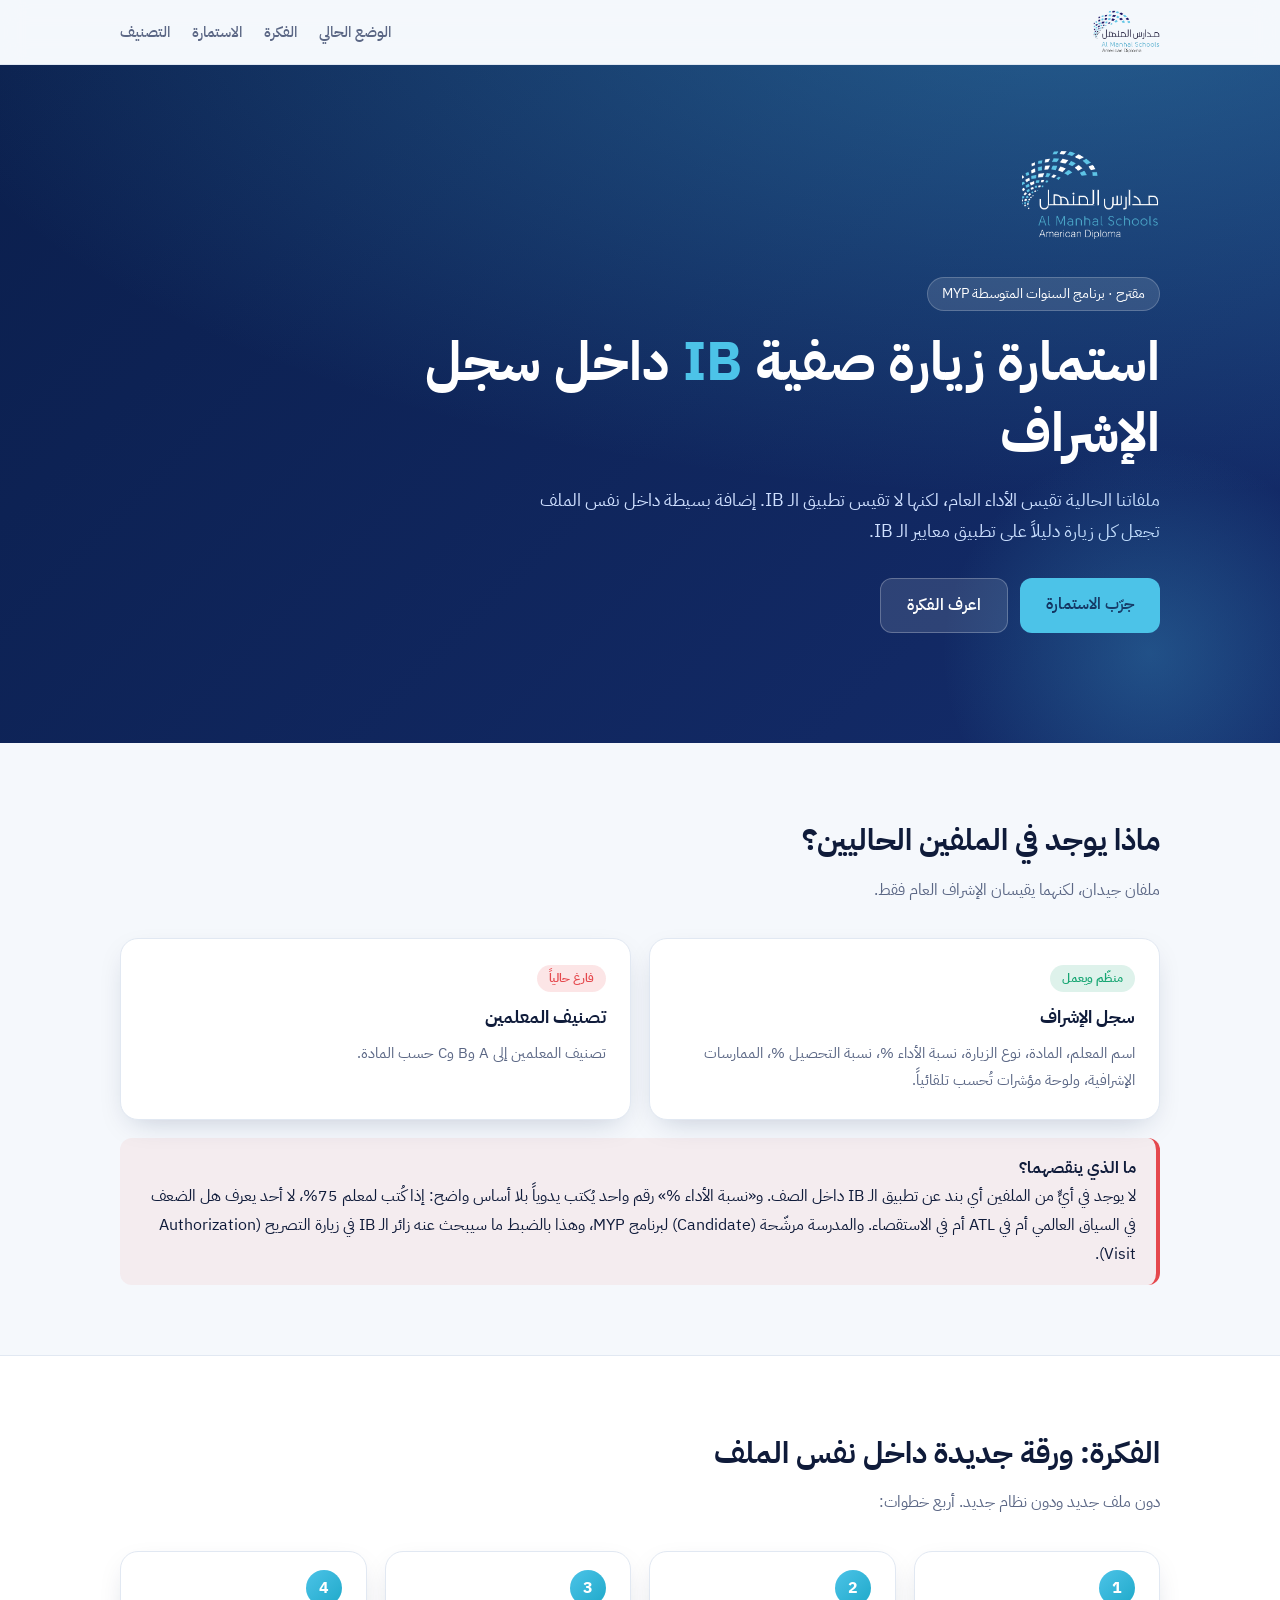
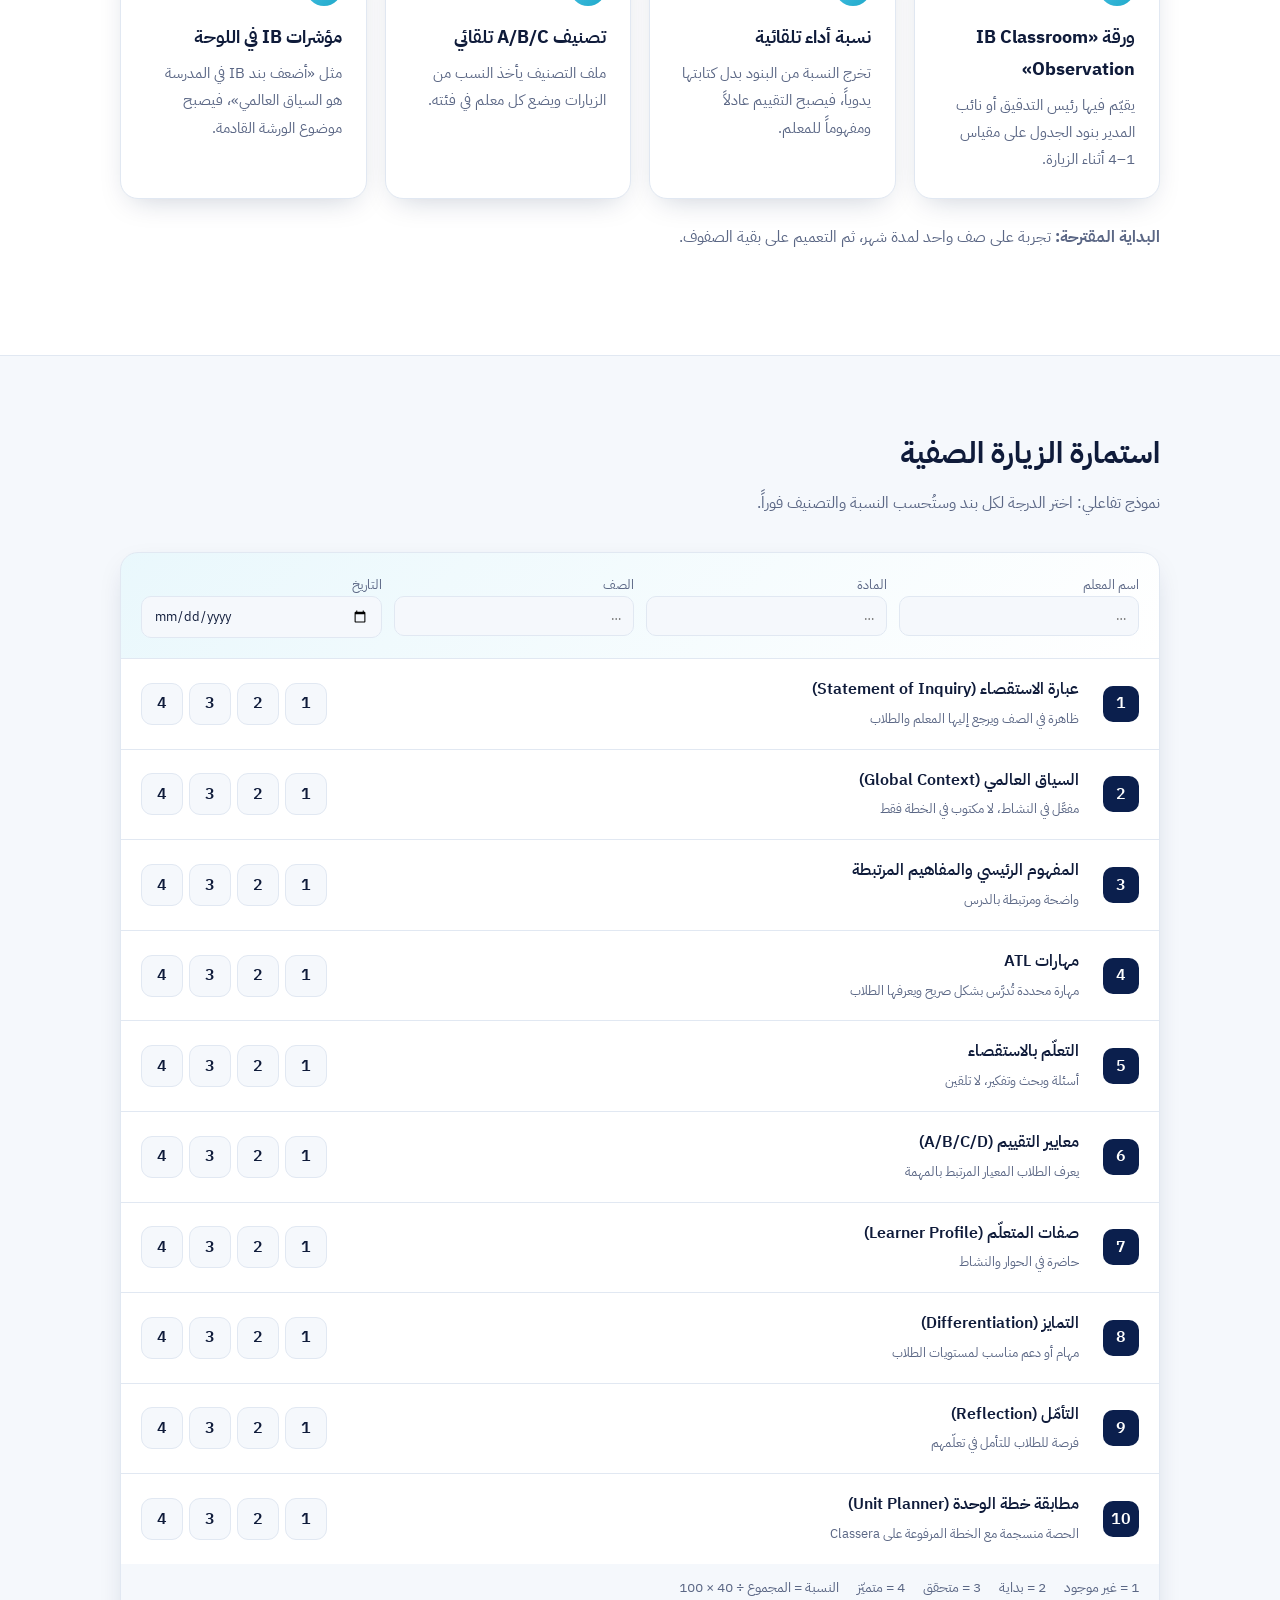
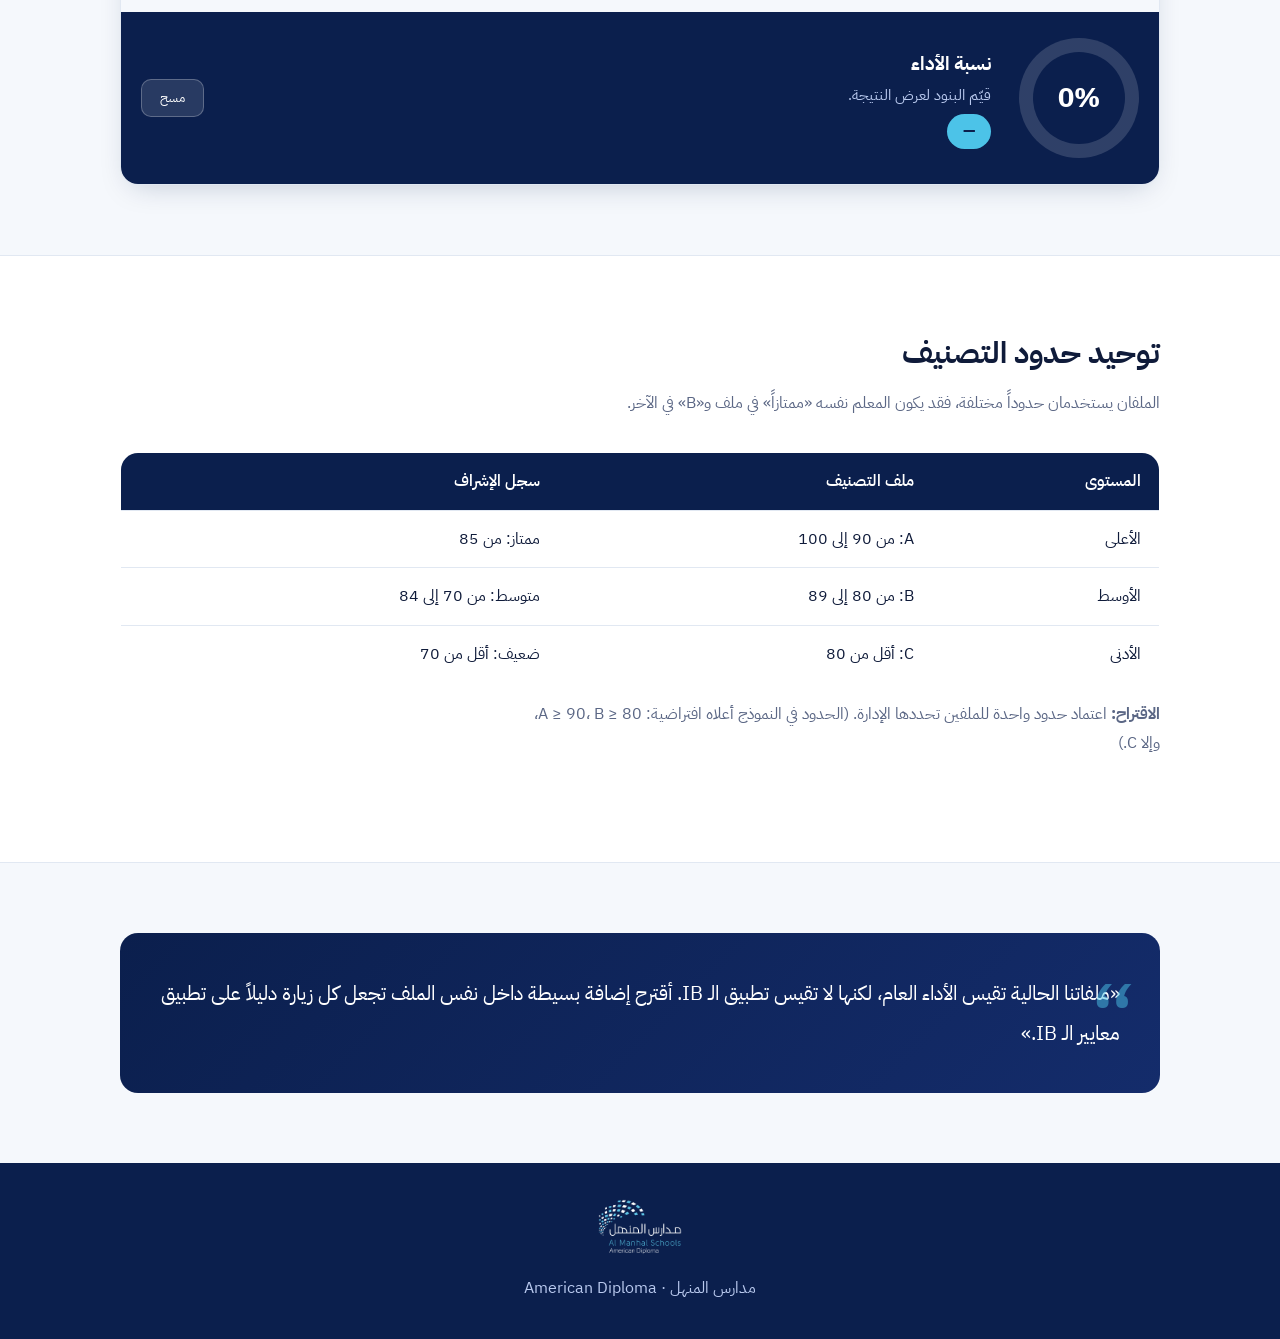
==== index.html @ 2de1d6a4 "Add IB classroom observation proposal site Co-Authored-By: Claude Sonnet 5.5 <noreply@anthropic.com>" ====
<!doctype html>
<html lang="ar" dir="rtl">
<head>
<meta charset="utf-8">
<meta name="viewport" content="width=device-width, initial-scale=1">
<title>استمارة زيارة صفية IB | مدارس المنهل</title>
<meta name="description" content="مقترح إضافة استمارة زيارة صفية IB داخل سجل الإشراف: 10 بنود، مقياس 1–4، نسبة أداء تلقائية.">
<link rel="icon" href="assets/logo.png">
<link rel="preconnect" href="https://fonts.googleapis.com">
<link rel="preconnect" href="https://fonts.gstatic.com" crossorigin>
<link href="https://fonts.googleapis.com/css2?family=IBM+Plex+Sans+Arabic:wght@400;500;600;700&display=swap" rel="stylesheet">
<style>
:root{
  --navy:#0b1f4d; --navy-2:#142c6b; --sky:#4cc3e8; --teal:#1fa9c9;
  --bg:#f5f8fc; --card:#ffffff; --ink:#0f1b3a; --muted:#5b6785; --line:#e1e8f2;
  --ok:#17a673; --mid:#e9a21a; --low:#e5484d; --r:18px;
  --shadow:0 10px 30px -12px rgba(11,31,77,.25);
}
@media (prefers-color-scheme:dark){
  :root{--bg:#0a1226;--card:#111c38;--ink:#e8eefc;--muted:#9aa8c9;--line:#22305a;--shadow:0 10px 30px -12px rgba(0,0,0,.6)}
}
*{box-sizing:border-box;margin:0}
html{scroll-behavior:smooth}
body{font-family:"IBM Plex Sans Arabic",system-ui,sans-serif;background:var(--bg);color:var(--ink);line-height:1.8}
.wrap{max-width:1080px;margin:auto;padding:0 20px}
nav{position:sticky;top:0;z-index:20;background:color-mix(in srgb,var(--bg) 82%,transparent);backdrop-filter:blur(12px);border-bottom:1px solid var(--line)}
nav .wrap{display:flex;align-items:center;justify-content:space-between;height:64px}
nav img{height:44px}
nav ul{display:flex;gap:22px;list-style:none;padding:0;font-size:.92rem}
nav a{color:var(--muted);text-decoration:none;font-weight:500}
nav a:hover{color:var(--teal)}
@media(max-width:700px){nav ul{display:none}}
.hero{background:radial-gradient(1200px 500px at 85% -10%,rgba(76,195,232,.35),transparent),linear-gradient(135deg,var(--navy),var(--navy-2));color:#fff;padding:84px 0 110px;position:relative;overflow:hidden}
.hero::after{content:"";position:absolute;inset:auto -80px -120px auto;width:420px;height:420px;border-radius:50%;background:radial-gradient(circle,rgba(76,195,232,.25),transparent 70%)}
.hero img{height:92px;margin-bottom:26px}
.tag{display:inline-block;padding:4px 14px;border-radius:99px;background:rgba(255,255,255,.12);border:1px solid rgba(255,255,255,.2);font-size:.85rem;margin-bottom:16px}
.hero h1{font-size:clamp(2rem,5vw,3.4rem);line-height:1.3;font-weight:700;max-width:760px}
.hero h1 span{color:var(--sky)}
.hero p{max-width:620px;margin-top:16px;color:#cfe0ff;font-size:1.1rem}
.btns{display:flex;gap:12px;margin-top:30px;flex-wrap:wrap}
.btn{padding:12px 26px;border-radius:12px;font-weight:600;text-decoration:none;font-family:inherit;border:0;cursor:pointer;font-size:1rem}
.btn.p{background:var(--sky);color:var(--navy)}
.btn.g{background:rgba(255,255,255,.12);color:#fff;border:1px solid rgba(255,255,255,.25)}
section{padding:70px 0}
h2{font-size:1.9rem;font-weight:700;margin-bottom:8px}
.sub{color:var(--muted);margin-bottom:34px;max-width:640px}
.grid{display:grid;gap:18px}
.g2{grid-template-columns:repeat(auto-fit,minmax(300px,1fr))}
.g4{grid-template-columns:repeat(auto-fit,minmax(220px,1fr))}
.card{background:var(--card);border:1px solid var(--line);border-radius:var(--r);padding:24px;box-shadow:var(--shadow)}
.card h3{font-size:1.1rem;margin-bottom:6px}
.card p,.card li{color:var(--muted);font-size:.95rem}
.badge{display:inline-block;font-size:.78rem;padding:2px 12px;border-radius:99px;font-weight:600}
.b-ok{background:rgba(23,166,115,.14);color:var(--ok)}.b-no{background:rgba(229,72,77,.14);color:var(--low)}
.pull{margin-top:18px;border-right:4px solid var(--low);padding:16px 20px;background:rgba(229,72,77,.07);border-radius:12px}
.step{position:relative;padding-top:46px}
.step b{position:absolute;top:18px;right:24px;width:36px;height:36px;border-radius:50%;background:linear-gradient(135deg,var(--sky),var(--teal));color:#fff;display:grid;place-items:center}
.step{padding-top:70px}
/* form */
.sheet{background:var(--card);border:1px solid var(--line);border-radius:var(--r);box-shadow:var(--shadow);overflow:hidden}
.meta{display:grid;grid-template-columns:repeat(auto-fit,minmax(200px,1fr));gap:12px;padding:20px;background:linear-gradient(135deg,rgba(76,195,232,.12),transparent);border-bottom:1px solid var(--line)}
.meta label{font-size:.8rem;color:var(--muted);display:block}
.meta input{width:100%;padding:9px 12px;border:1px solid var(--line);border-radius:10px;background:var(--bg);color:var(--ink);font-family:inherit}
.row{display:grid;grid-template-columns:44px 1fr auto;gap:16px;align-items:center;padding:16px 20px;border-bottom:1px solid var(--line)}
.row:last-of-type{border-bottom:0}
.num{width:36px;height:36px;border-radius:10px;background:var(--navy);color:#fff;display:grid;place-items:center;font-weight:600}
.row h4{font-size:1rem;font-weight:600}.row small{color:var(--muted)}
.scale{display:flex;gap:6px}
.scale input{display:none}
.scale label{width:42px;height:42px;display:grid;place-items:center;border-radius:11px;border:1px solid var(--line);cursor:pointer;font-weight:600;transition:.15s;background:var(--bg)}
.scale label:hover{border-color:var(--teal)}
.scale input:checked+label{background:linear-gradient(135deg,var(--sky),var(--teal));color:#fff;border-color:transparent;transform:scale(1.08)}
@media(max-width:640px){.row{grid-template-columns:36px 1fr}.scale{grid-column:1/-1;justify-content:center}}
.key{padding:12px 20px;background:var(--bg);color:var(--muted);font-size:.85rem;display:flex;gap:18px;flex-wrap:wrap}
.result{display:flex;align-items:center;gap:28px;padding:26px 20px;background:var(--navy);color:#fff;flex-wrap:wrap}
.ring{--p:0;width:120px;height:120px;border-radius:50%;background:conic-gradient(var(--sky) calc(var(--p)*1%),rgba(255,255,255,.15) 0);display:grid;place-items:center;flex:none;transition:.4s}
.ring div{width:92px;height:92px;border-radius:50%;background:var(--navy);display:grid;place-items:center;font-size:1.7rem;font-weight:700}
.result h3{font-size:1.2rem}.result p{color:#b9c9ee;font-size:.92rem}
.grade{display:inline-block;padding:3px 16px;border-radius:99px;font-weight:700;margin-top:6px;background:var(--sky);color:var(--navy)}
.reset{margin-inline-start:auto;background:rgba(255,255,255,.12);color:#fff;border:1px solid rgba(255,255,255,.25);padding:8px 18px;border-radius:10px;cursor:pointer;font-family:inherit}
/* table */
table{width:100%;border-collapse:collapse;background:var(--card);border-radius:var(--r);overflow:hidden;border:1px solid var(--line)}
th,td{padding:14px 18px;text-align:right;border-bottom:1px solid var(--line)}
th{background:var(--navy);color:#fff;font-weight:600}
tr:last-child td{border-bottom:0}
.quote{background:linear-gradient(135deg,var(--navy),var(--navy-2));color:#fff;border-radius:var(--r);padding:40px;font-size:1.25rem;line-height:2;position:relative}
.quote::before{content:"“";position:absolute;top:-6px;right:24px;font-size:6rem;color:var(--sky);opacity:.5}
footer{background:var(--navy);color:#b9c9ee;padding:36px 0;text-align:center}
footer img{height:56px;margin-bottom:10px}
@media print{nav,.hero,.btns,.reset,#proposal,#classes,#pitch{display:none}.sheet{box-shadow:none}}
</style>
</head>
<body>
<nav><div class="wrap">
  <img src="assets/logo.png" alt="مدارس المنهل">
  <ul><li><a href="#gap">الوضع الحالي</a></li><li><a href="#idea">الفكرة</a></li><li><a href="#form">الاستمارة</a></li><li><a href="#classes">التصنيف</a></li></ul>
</div></nav>

<header class="hero"><div class="wrap">
  <img src="assets/logo-white.png" alt="مدارس المنهل">
  <div><span class="tag">مقترح · برنامج السنوات المتوسطة MYP</span></div>
  <h1>استمارة زيارة صفية <span>IB</span> داخل سجل الإشراف</h1>
  <p>ملفاتنا الحالية تقيس الأداء العام، لكنها لا تقيس تطبيق الـ IB. إضافة بسيطة داخل نفس الملف تجعل كل زيارة دليلاً على تطبيق معايير الـ IB.</p>
  <div class="btns"><a class="btn p" href="#form">جرّب الاستمارة</a><a class="btn g" href="#idea">اعرف الفكرة</a></div>
</div></header>

<section id="gap"><div class="wrap">
  <h2>ماذا يوجد في الملفين الحاليين؟</h2>
  <p class="sub">ملفان جيدان، لكنهما يقيسان الإشراف العام فقط.</p>
  <div class="grid g2">
    <div class="card"><span class="badge b-ok">منظّم ويعمل</span><h3 style="margin-top:10px">سجل الإشراف</h3>
      <p>اسم المعلم، المادة، نوع الزيارة، نسبة الأداء %، نسبة التحصيل %، الممارسات الإشرافية، ولوحة مؤشرات تُحسب تلقائياً.</p></div>
    <div class="card"><span class="badge b-no">فارغ حالياً</span><h3 style="margin-top:10px">تصنيف المعلمين</h3>
      <p>تصنيف المعلمين إلى A وB وC حسب المادة.</p></div>
  </div>
  <div class="pull"><b>ما الذي ينقصهما؟</b>
    <p style="color:var(--ink)">لا يوجد في أيٍّ من الملفين أي بند عن تطبيق الـ IB داخل الصف. و«نسبة الأداء %» رقم واحد يُكتب يدوياً بلا أساس واضح: إذا كُتب لمعلم 75%، لا أحد يعرف هل الضعف في السياق العالمي أم في ATL أم في الاستقصاء. والمدرسة مرشّحة (Candidate) لبرنامج MYP، وهذا بالضبط ما سيبحث عنه زائر الـ IB في زيارة التصريح (Authorization Visit).</p></div>
</div></section>

<section id="idea" style="background:var(--card);border-block:1px solid var(--line)"><div class="wrap">
  <h2>الفكرة: ورقة جديدة داخل نفس الملف</h2>
  <p class="sub">دون ملف جديد ودون نظام جديد. أربع خطوات:</p>
  <div class="grid g4">
    <div class="card step"><b>1</b><h3>ورقة «IB Classroom Observation»</h3><p>يقيّم فيها رئيس التدقيق أو نائب المدير بنود الجدول على مقياس 1–4 أثناء الزيارة.</p></div>
    <div class="card step"><b>2</b><h3>نسبة أداء تلقائية</h3><p>تخرج النسبة من البنود بدل كتابتها يدوياً، فيصبح التقييم عادلاً ومفهوماً للمعلم.</p></div>
    <div class="card step"><b>3</b><h3>تصنيف A/B/C تلقائي</h3><p>ملف التصنيف يأخذ النسب من الزيارات ويضع كل معلم في فئته.</p></div>
    <div class="card step"><b>4</b><h3>مؤشرات IB في اللوحة</h3><p>مثل «أضعف بند IB في المدرسة هو السياق العالمي»، فيصبح موضوع الورشة القادمة.</p></div>
  </div>
  <p class="sub" style="margin-top:24px"><b>البداية المقترحة:</b> تجربة على صف واحد لمدة شهر، ثم التعميم على بقية الصفوف.</p>
</div></section>

<section id="form"><div class="wrap">
  <h2>استمارة الزيارة الصفية</h2>
  <p class="sub">نموذج تفاعلي: اختر الدرجة لكل بند وستُحسب النسبة والتصنيف فوراً.</p>
  <div class="sheet">
    <div class="meta">
      <div><label>اسم المعلم</label><input placeholder="…"></div>
      <div><label>المادة</label><input placeholder="…"></div>
      <div><label>الصف</label><input placeholder="…"></div>
      <div><label>التاريخ</label><input type="date"></div>
    </div>
    <div id="rows"></div>
    <div class="key"><span>1 = غير موجود</span><span>2 = بداية</span><span>3 = متحقق</span><span>4 = متميّز</span><span>النسبة = المجموع ÷ 40 × 100</span></div>
    <div class="result">
      <div class="ring" id="ring"><div id="pct">0%</div></div>
      <div><h3>نسبة الأداء <span id="sum" style="font-weight:400;color:#b9c9ee"></span></h3><p id="note">قيّم البنود لعرض النتيجة.</p><span class="grade" id="grade">—</span></div>
      <button class="reset" onclick="resetForm()">مسح</button>
    </div>
  </div>
</div></section>

<section id="classes" style="background:var(--card);border-block:1px solid var(--line)"><div class="wrap">
  <h2>توحيد حدود التصنيف</h2>
  <p class="sub">الملفان يستخدمان حدوداً مختلفة، فقد يكون المعلم نفسه «ممتازاً» في ملف و«B» في الآخر.</p>
  <table>
    <tr><th>المستوى</th><th>ملف التصنيف</th><th>سجل الإشراف</th></tr>
    <tr><td>الأعلى</td><td>A: من 90 إلى 100</td><td>ممتاز: من 85</td></tr>
    <tr><td>الأوسط</td><td>B: من 80 إلى 89</td><td>متوسط: من 70 إلى 84</td></tr>
    <tr><td>الأدنى</td><td>C: أقل من 80</td><td>ضعيف: أقل من 70</td></tr>
  </table>
  <p class="sub" style="margin-top:16px"><b>الاقتراح:</b> اعتماد حدود واحدة للملفين تحددها الإدارة. (الحدود في النموذج أعلاه افتراضية: A ≥ 90، B ≥ 80، وإلا C.)</p>
</div></section>

<section id="pitch"><div class="wrap">
  <div class="quote">«ملفاتنا الحالية تقيس الأداء العام، لكنها لا تقيس تطبيق الـ IB. أقترح إضافة بسيطة داخل نفس الملف تجعل كل زيارة دليلاً على تطبيق معايير الـ IB.»</div>
</div></section>

<footer><div class="wrap"><img src="assets/logo-white.png" alt="مدارس المنهل"><p>مدارس المنهل · American Diploma</p></div></footer>

<script>
const items=[
["عبارة الاستقصاء (Statement of Inquiry)","ظاهرة في الصف ويرجع إليها المعلم والطلاب"],
["السياق العالمي (Global Context)","مفعَّل في النشاط، لا مكتوب في الخطة فقط"],
["المفهوم الرئيسي والمفاهيم المرتبطة","واضحة ومرتبطة بالدرس"],
["مهارات ATL","مهارة محددة تُدرَّس بشكل صريح ويعرفها الطلاب"],
["التعلّم بالاستقصاء","أسئلة وبحث وتفكير، لا تلقين"],
["معايير التقييم (A/B/C/D)","يعرف الطلاب المعيار المرتبط بالمهمة"],
["صفات المتعلّم (Learner Profile)","حاضرة في الحوار والنشاط"],
["التمايز (Differentiation)","مهام أو دعم مناسب لمستويات الطلاب"],
["التأمّل (Reflection)","فرصة للطلاب للتأمل في تعلّمهم"],
["مطابقة خطة الوحدة (Unit Planner)","الحصة منسجمة مع الخطة المرفوعة على Classera"]];
const rows=document.getElementById("rows");
items.forEach((it,i)=>{
  rows.insertAdjacentHTML("beforeend",`<div class="row"><div class="num">${i+1}</div><div><h4>${it[0]}</h4><small>${it[1]}</small></div><div class="scale">${
  [1,2,3,4].map(v=>`<input type="radio" name="q${i}" id="q${i}_${v}" value="${v}"><label for="q${i}_${v}">${v}</label>`).join("")}</div></div>`);
});
function calc(){
  let s=0,n=0;
  items.forEach((_,i)=>{const c=document.querySelector(`input[name=q${i}]:checked`);if(c){s+=+c.value;n++}});
  const p=Math.round(s/40*100);
  document.getElementById("pct").textContent=p+"%";
  document.getElementById("ring").style.setProperty("--p",p);
  document.getElementById("sum").textContent=`(${s} / 40)`;
  const g=n<10?"—":p>=90?"A":p>=80?"B":"C";
  document.getElementById("grade").textContent=n<10?"—":"التصنيف "+g;
  document.getElementById("note").textContent=n<10?`تم تقييم ${n} من 10 بنود.`:"اكتملت جميع البنود.";
}
rows.addEventListener("change",calc);
function resetForm(){document.querySelectorAll("#rows input").forEach(i=>i.checked=false);calc()}
</script>
</body>
</html>
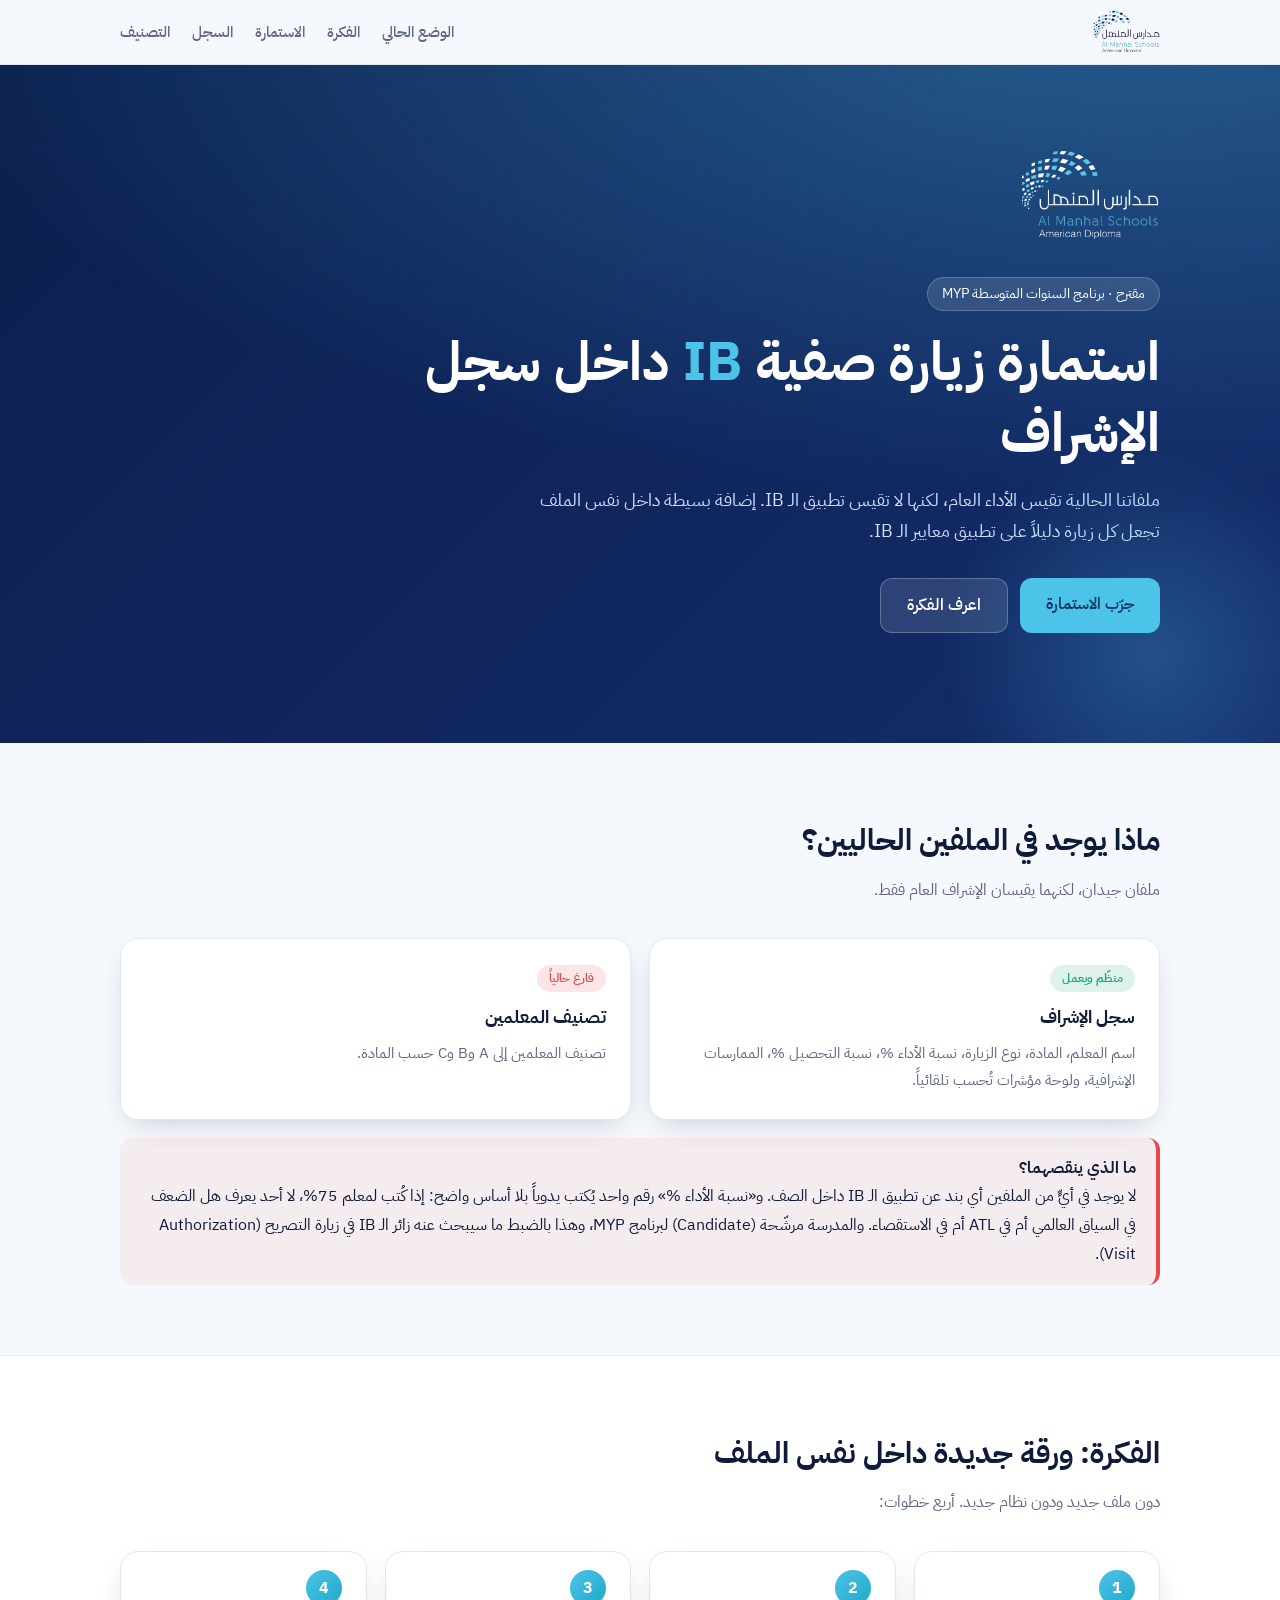
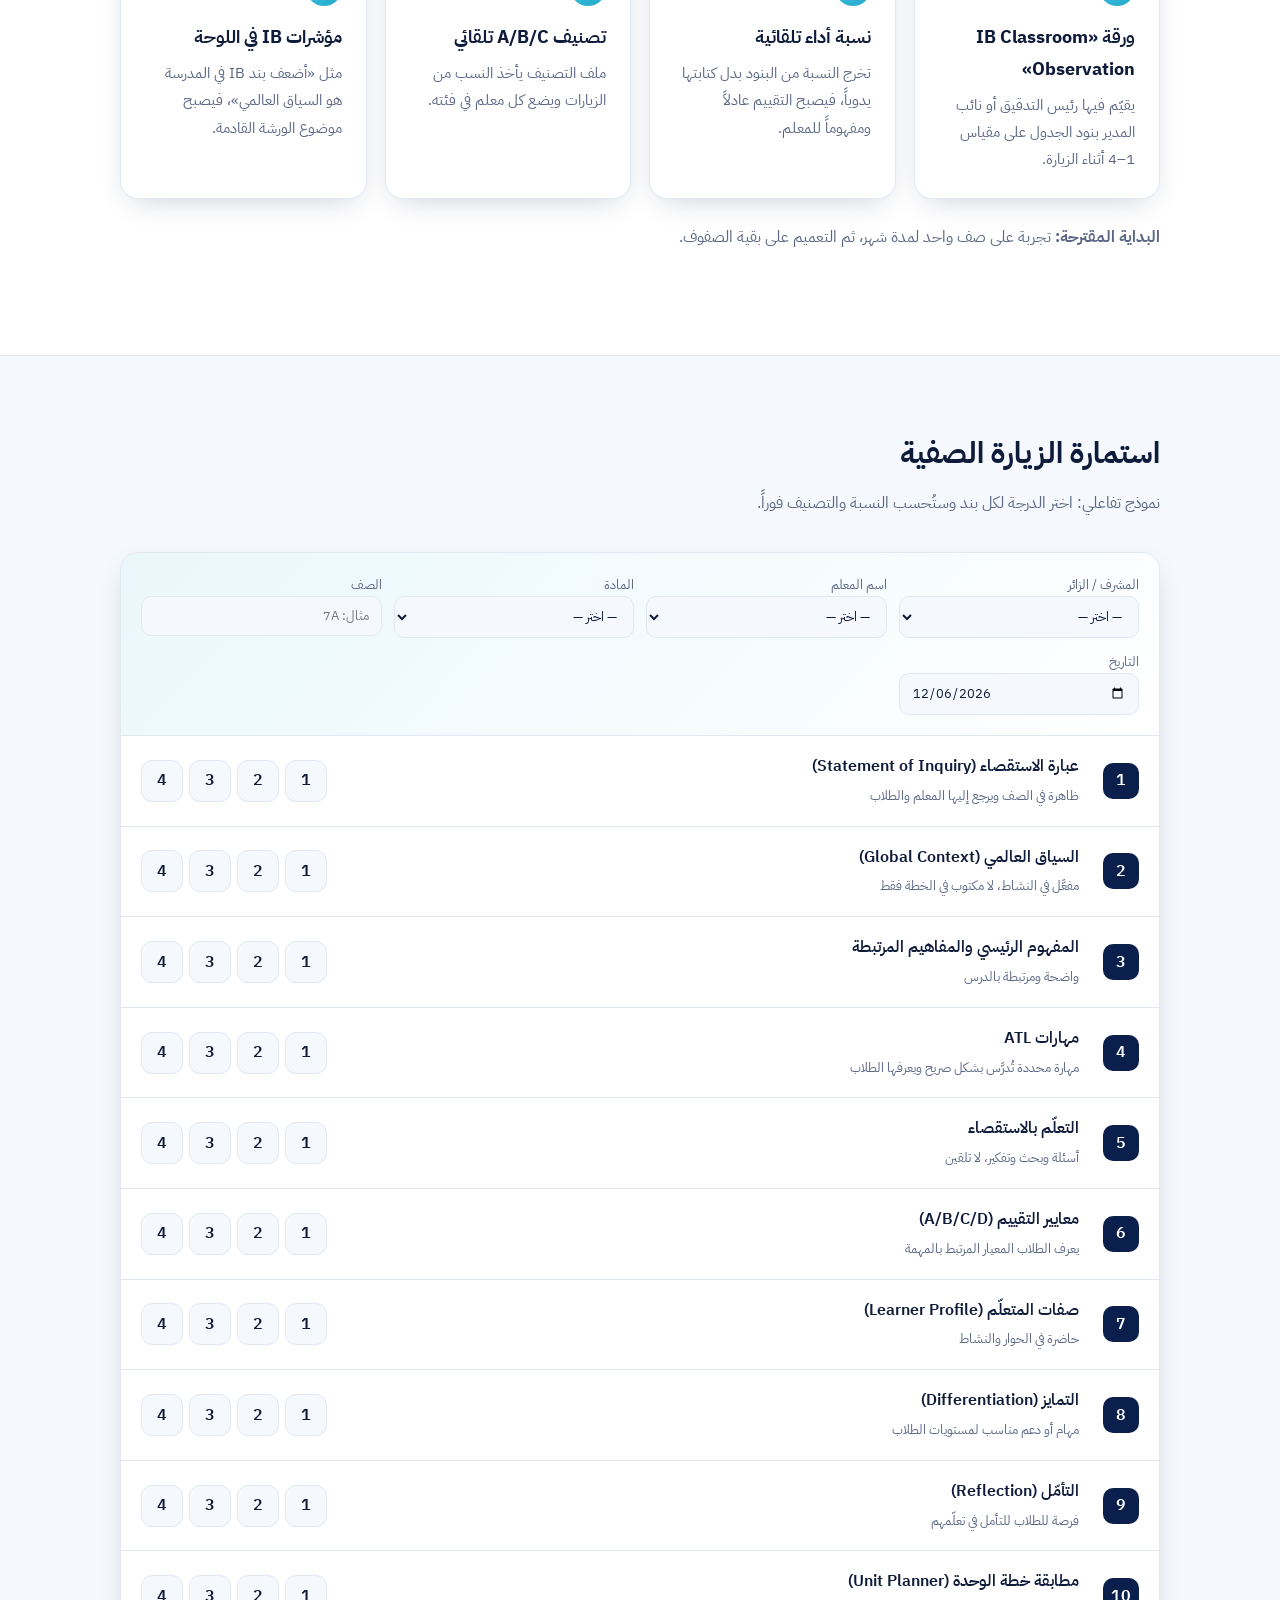
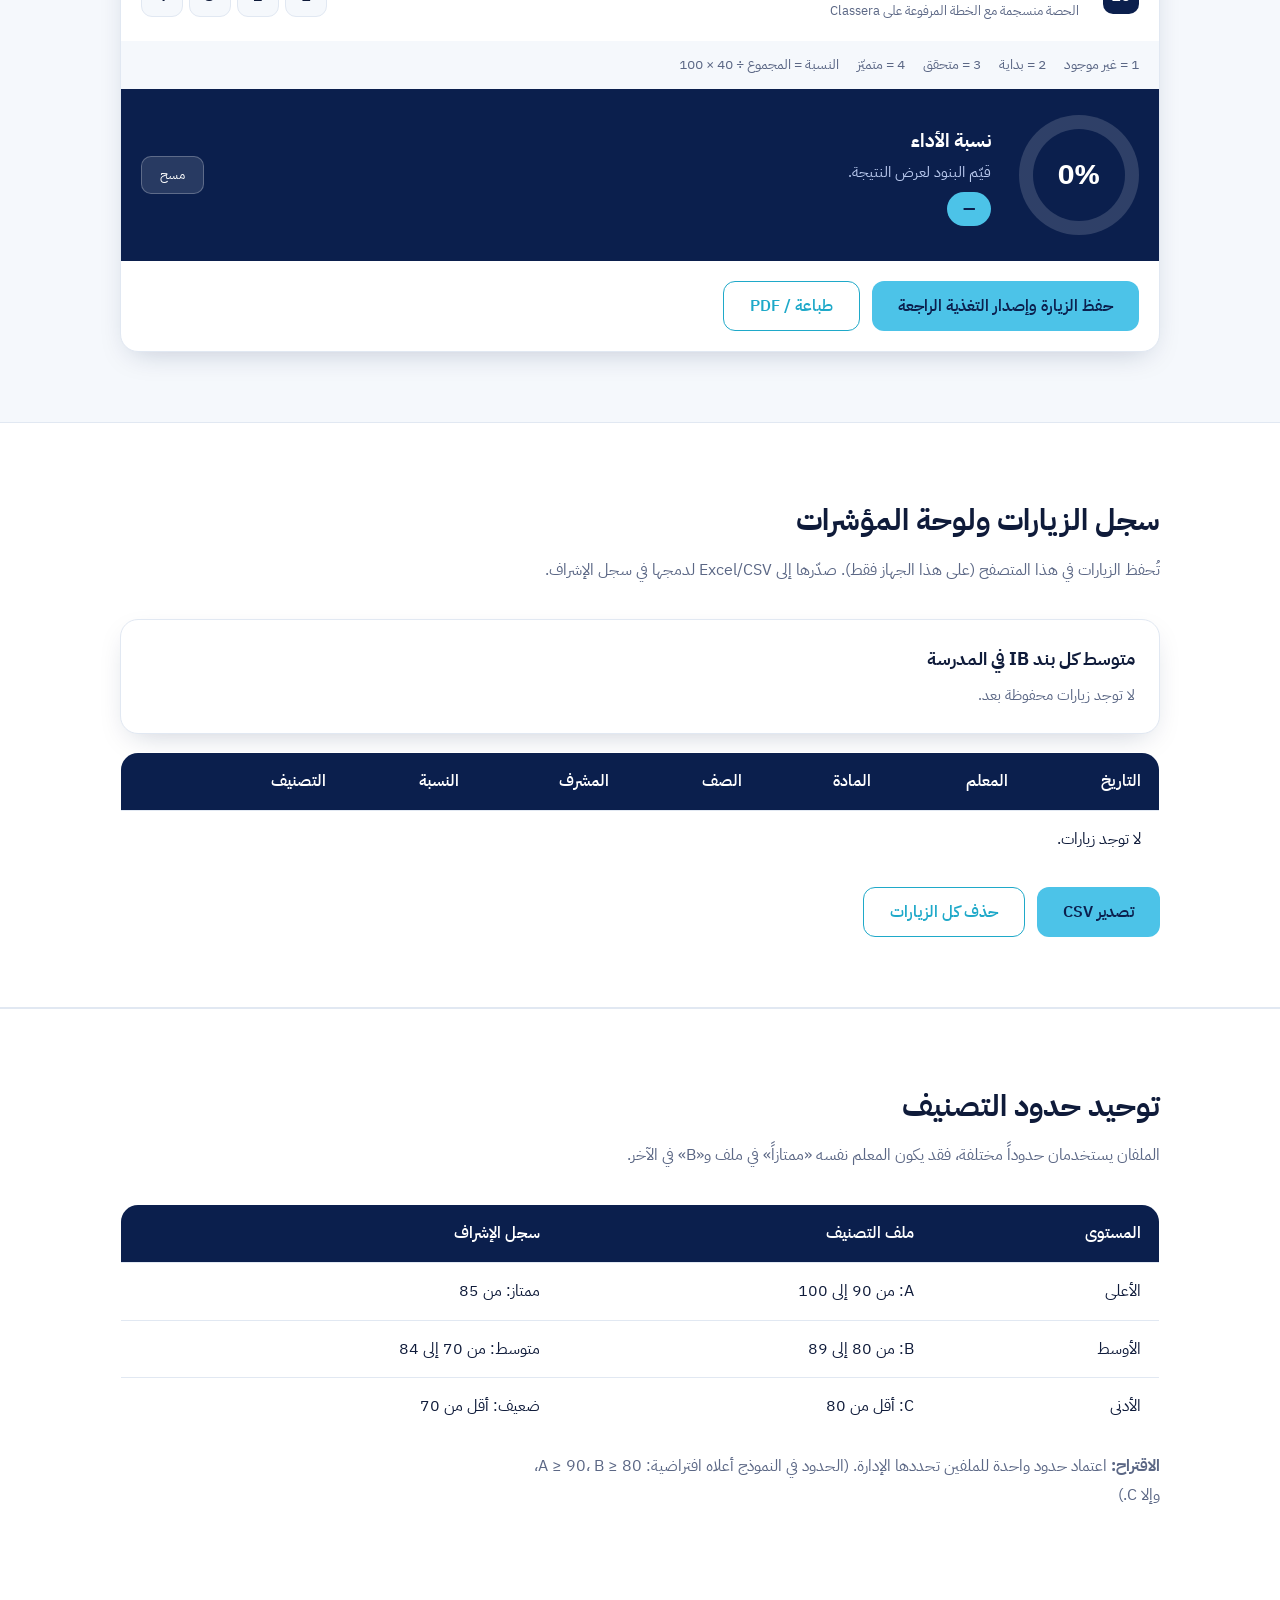
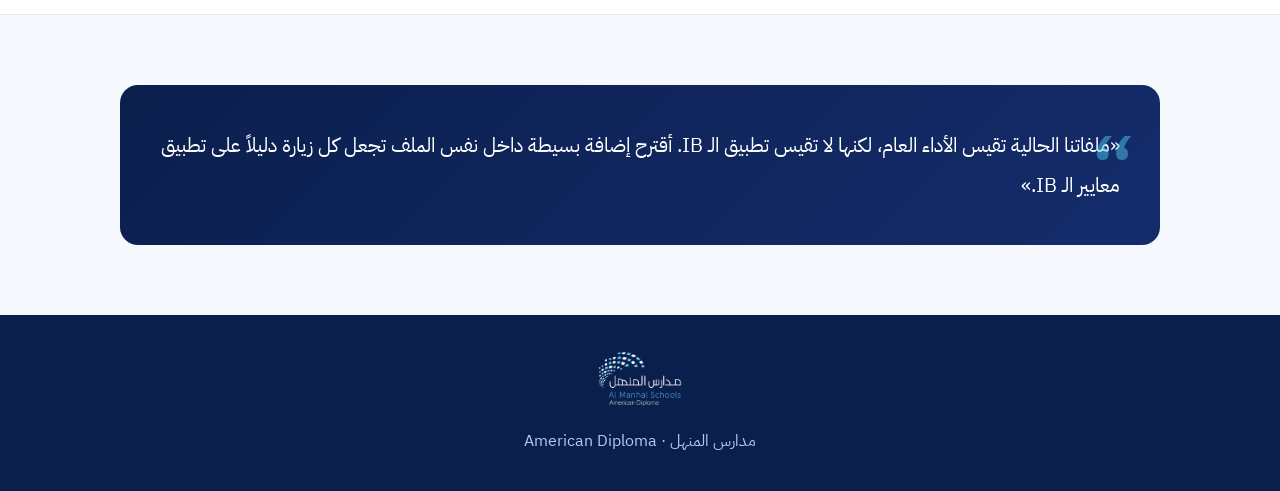
==== commit 0725e74e: "Add supervisor/teacher dropdowns, final feedback, visits log and dashboard Co-Authored-By: Claude So" ====
--- a/index.html
+++ b/index.html
@@ -17,6 +17,7 @@
   --shadow:0 10px 30px -12px rgba(11,31,77,.25);
 }
 @media (prefers-color-scheme:dark){
+  nav img{content:url(assets/logo-white.png)}
   :root{--bg:#0a1226;--card:#111c38;--ink:#e8eefc;--muted:#9aa8c9;--line:#22305a;--shadow:0 10px 30px -12px rgba(0,0,0,.6)}
 }
 *{box-sizing:border-box;margin:0}
@@ -83,6 +84,15 @@
 th,td{padding:14px 18px;text-align:right;border-bottom:1px solid var(--line)}
 th{background:var(--navy);color:#fff;font-weight:600}
 tr:last-child td{border-bottom:0}
+.meta select{width:100%;padding:9px 12px;border:1px solid var(--line);border-radius:10px;background:var(--bg);color:var(--ink);font-family:inherit}
+.acts{display:flex;gap:12px;padding:20px;flex-wrap:wrap}
+.btn.o{background:transparent;color:var(--teal);border:1px solid var(--teal)}
+.fb{padding:24px 20px;border-top:1px solid var(--line);background:linear-gradient(180deg,rgba(76,195,232,.08),transparent)}
+.fb h3{margin:14px 0 6px}.fb ul{padding-inline-start:20px;color:var(--muted)}.fb li{margin-bottom:4px}
+.bar{display:grid;grid-template-columns:minmax(120px,240px) 1fr 44px;gap:10px;align-items:center;margin:6px 0;font-size:.9rem}
+.bar i{display:block;height:10px;border-radius:99px;background:var(--line);overflow:hidden}.bar i b{display:block;height:100%;background:linear-gradient(90deg,var(--sky),var(--teal))}
+.bar.weak i b{background:var(--low)}
+.del{background:none;border:0;color:var(--low);cursor:pointer;font-family:inherit}
 .quote{background:linear-gradient(135deg,var(--navy),var(--navy-2));color:#fff;border-radius:var(--r);padding:40px;font-size:1.25rem;line-height:2;position:relative}
 .quote::before{content:"“";position:absolute;top:-6px;right:24px;font-size:6rem;color:var(--sky);opacity:.5}
 footer{background:var(--navy);color:#b9c9ee;padding:36px 0;text-align:center}
@@ -93,7 +103,7 @@
 <body>
 <nav><div class="wrap">
   <img src="assets/logo.png" alt="مدارس المنهل">
-  <ul><li><a href="#gap">الوضع الحالي</a></li><li><a href="#idea">الفكرة</a></li><li><a href="#form">الاستمارة</a></li><li><a href="#classes">التصنيف</a></li></ul>
+  <ul><li><a href="#gap">الوضع الحالي</a></li><li><a href="#idea">الفكرة</a></li><li><a href="#form">الاستمارة</a></li><li><a href="#log">السجل</a></li><li><a href="#classes">التصنيف</a></li></ul>
 </div></nav>
 
 <header class="hero"><div class="wrap">
@@ -134,10 +144,11 @@
   <p class="sub">نموذج تفاعلي: اختر الدرجة لكل بند وستُحسب النسبة والتصنيف فوراً.</p>
   <div class="sheet">
     <div class="meta">
-      <div><label>اسم المعلم</label><input placeholder="…"></div>
-      <div><label>المادة</label><input placeholder="…"></div>
-      <div><label>الصف</label><input placeholder="…"></div>
-      <div><label>التاريخ</label><input type="date"></div>
+      <div><label>المشرف / الزائر</label><select id="sup"></select></div>
+      <div><label>اسم المعلم</label><select id="tch"></select></div>
+      <div><label>المادة</label><select id="sub"></select></div>
+      <div><label>الصف</label><input id="cls" placeholder="مثال: 7A"></div>
+      <div><label>التاريخ</label><input id="dt" type="date"></div>
     </div>
     <div id="rows"></div>
     <div class="key"><span>1 = غير موجود</span><span>2 = بداية</span><span>3 = متحقق</span><span>4 = متميّز</span><span>النسبة = المجموع ÷ 40 × 100</span></div>
@@ -146,7 +157,17 @@
       <div><h3>نسبة الأداء <span id="sum" style="font-weight:400;color:#b9c9ee"></span></h3><p id="note">قيّم البنود لعرض النتيجة.</p><span class="grade" id="grade">—</span></div>
       <button class="reset" onclick="resetForm()">مسح</button>
     </div>
+    <div class="fb" id="fb" hidden></div>
+    <div class="acts"><button class="btn p" onclick="saveVisit()">حفظ الزيارة وإصدار التغذية الراجعة</button><button class="btn o" onclick="window.print()">طباعة / PDF</button></div>
   </div>
+</div></section>
+
+<section id="log" style="background:var(--card);border-block:1px solid var(--line)"><div class="wrap">
+  <h2>سجل الزيارات ولوحة المؤشرات</h2>
+  <p class="sub">تُحفظ الزيارات في هذا المتصفح (على هذا الجهاز فقط). صدّرها إلى Excel/CSV لدمجها في سجل الإشراف.</p>
+  <div class="card" style="margin-bottom:18px"><h3>متوسط كل بند IB في المدرسة</h3><div id="dash"><p>لا توجد زيارات محفوظة بعد.</p></div></div>
+  <div style="overflow:auto"><table id="logt"><thead><tr><th>التاريخ</th><th>المعلم</th><th>المادة</th><th>الصف</th><th>المشرف</th><th>النسبة</th><th>التصنيف</th><th></th></tr></thead><tbody></tbody></table></div>
+  <div class="acts" style="padding:18px 0 0"><button class="btn p" onclick="exportCsv()">تصدير CSV</button><button class="btn o" onclick="clearAll()">حذف كل الزيارات</button></div>
 </div></section>
 
 <section id="classes" style="background:var(--card);border-block:1px solid var(--line)"><div class="wrap">
@@ -196,7 +217,63 @@
   document.getElementById("note").textContent=n<10?`تم تقييم ${n} من 10 بنود.`:"اكتملت جميع البنود.";
 }
 rows.addEventListener("change",calc);
-function resetForm(){document.querySelectorAll("#rows input").forEach(i=>i.checked=false);calc()}
+function resetForm(){document.querySelectorAll("#rows input").forEach(i=>i.checked=false);document.getElementById("fb").hidden=true;calc()}
+
+/* ---------- lists (editable, stored in browser) ---------- */
+const ADD="➕ إضافة جديد…";
+const store={get(k,d){try{return JSON.parse(localStorage.getItem(k))||d}catch(e){return d}},set(k,v){try{localStorage.setItem(k,JSON.stringify(v))}catch(e){}}};
+const lists={sup:store.get("ib_sup",["رئيس التدقيق","نائب المدير"]),tch:store.get("ib_tch",[]),sub:store.get("ib_sub",["اللغة العربية","اللغة الإنجليزية","الرياضيات","العلوم","الدراسات الاجتماعية","التصميم","الفنون","التربية البدنية"])};
+function fillSel(id){const s=document.getElementById(id),cur=s.value;
+  s.innerHTML=`<option value="">— اختر —</option>`+lists[id].map(x=>`<option>${x}</option>`).join("")+`<option value="__add">${ADD}</option>`;
+  if(cur&&lists[id].includes(cur))s.value=cur}
+["sup","tch","sub"].forEach(id=>{fillSel(id);document.getElementById(id).addEventListener("change",e=>{
+  if(e.target.value!=="__add")return;
+  const v=(prompt("اكتب الاسم:")||"").trim();
+  if(v&&!lists[id].includes(v)){lists[id].push(v);store.set("ib_"+id,lists[id])}
+  fillSel(id);e.target.value=v&&lists[id].includes(v)?v:""})});
+document.getElementById("dt").valueAsDate=new Date();
+
+/* ---------- feedback ---------- */
+const tips=["اربط كل حصة بعبارة الاستقصاء واطلب من الطلاب الرجوع إليها.","فعّل السياق العالمي داخل النشاط نفسه لا في الخطة فقط.","وضّح المفهوم الرئيسي والمفاهيم المرتبطة في بداية الدرس.","درّس مهارة ATL واحدة بشكل صريح وسمِّها للطلاب.","استبدل التلقين بأسئلة وبحث وتفكير موجَّه.","اعرض معيار التقييم المرتبط بالمهمة وناقشه مع الطلاب.","اربط صفات المتعلّم بالحوار والنشاط بأمثلة محددة.","وفّر مهام أو دعماً مناسباً لمستويات الطلاب المختلفة.","خصّص وقتاً لتأمل الطلاب في تعلّمهم.","تأكد من انسجام الحصة مع خطة الوحدة المرفوعة على Classera."];
+const lvl=["","غير موجود","بداية","متحقق","متميّز"];
+function current(){
+  const sc=items.map((_,i)=>{const c=document.querySelector(`input[name=q${i}]:checked`);return c?+c.value:0});
+  const sum=sc.reduce((a,b)=>a+b,0),pct=Math.round(sum/40*100);
+  return{date:document.getElementById("dt").value,sup:sup.value,tch:tch.value,sub:sub.value,cls:cls.value,sc,sum,pct,grade:pct>=90?"A":pct>=80?"B":"C"}}
+function feedbackHtml(v){
+  const strong=v.sc.map((s,i)=>[s,i]).filter(x=>x[0]>=3),weak=v.sc.map((s,i)=>[s,i]).filter(x=>x[0]<=2);
+  return `<h3 style="margin-top:0">التغذية الراجعة النهائية</h3>
+  <p><b>${v.tch||"—"}</b> · ${v.sub||"—"} · ${v.cls||"—"} · ${v.date||""}<br>المشرف: ${v.sup||"—"}</p>
+  <p>نسبة الأداء <b>${v.pct}%</b> (${v.sum}/40) — التصنيف <b>${v.grade}</b></p>
+  <h3>نقاط القوة</h3><ul>${strong.length?strong.map(x=>`<li>${items[x[1]][0]} — ${lvl[x[0]]}</li>`).join(""):"<li>لا توجد بنود بدرجة 3 أو أعلى.</li>"}</ul>
+  <h3>مجالات التطوير والتوصيات</h3><ul>${weak.length?weak.map(x=>`<li><b>${items[x[1]][0]}</b> (${lvl[x[0]]}): ${tips[x[1]]}</li>`).join(""):"<li>جميع البنود متحققة أو متميّزة. استمر.</li>"}</ul>`}
+function saveVisit(){
+  const v=current();
+  if(v.sc.includes(0)){alert("أكمل تقييم جميع البنود العشرة أولاً.");return}
+  if(!v.tch){alert("اختر المعلم.");return}
+  const all=store.get("ib_visits",[]);all.push(v);store.set("ib_visits",all);
+  const fb=document.getElementById("fb");fb.innerHTML=feedbackHtml(v);fb.hidden=false;fb.scrollIntoView({behavior:"smooth",block:"nearest"});
+  render()}
+
+/* ---------- log + dashboard ---------- */
+function render(){
+  const all=store.get("ib_visits",[]);
+  document.querySelector("#logt tbody").innerHTML=all.map((v,i)=>`<tr><td>${v.date}</td><td>${v.tch}</td><td>${v.sub}</td><td>${v.cls}</td><td>${v.sup}</td><td>${v.pct}%</td><td>${v.grade}</td><td><button class="del" onclick="delVisit(${i})">حذف</button></td></tr>`).join("")||`<tr><td colspan="8">لا توجد زيارات.</td></tr>`;
+  const d=document.getElementById("dash");
+  if(!all.length){d.innerHTML="<p>لا توجد زيارات محفوظة بعد.</p>";return}
+  const avg=items.map((_,i)=>all.reduce((a,v)=>a+v.sc[i],0)/all.length);
+  const min=Math.min(...avg);
+  d.innerHTML=avg.map((a,i)=>`<div class="bar ${a===min?"weak":""}"><span>${items[i][0].split(" (")[0]}</span><i><b style="width:${a/4*100}%"></b></i><span>${a.toFixed(1)}</span></div>`).join("")+
+   `<p style="margin-top:10px"><b>أضعف بند IB في المدرسة:</b> ${items[avg.indexOf(min)][0]} — موضوع مقترح للورشة القادمة.</p>`}
+function delVisit(i){const a=store.get("ib_visits",[]);a.splice(i,1);store.set("ib_visits",a);render()}
+function clearAll(){if(confirm("حذف كل الزيارات المحفوظة؟")){store.set("ib_visits",[]);render()}}
+function exportCsv(){
+  const all=store.get("ib_visits",[]);if(!all.length)return;
+  const head=["التاريخ","المعلم","المادة","الصف","المشرف",...items.map(i=>i[0]),"المجموع","النسبة","التصنيف"];
+  const q=s=>`"${String(s).replace(/"/g,'""')}"`;
+  const csv="﻿"+[head,...all.map(v=>[v.date,v.tch,v.sub,v.cls,v.sup,...v.sc,v.sum,v.pct+"%",v.grade])].map(r=>r.map(q).join(",")).join("\n");
+  const a=document.createElement("a");a.href=URL.createObjectURL(new Blob([csv],{type:"text/csv"}));a.download="ib-observations.csv";a.click()}
+render();
 </script>
 </body>
 </html>
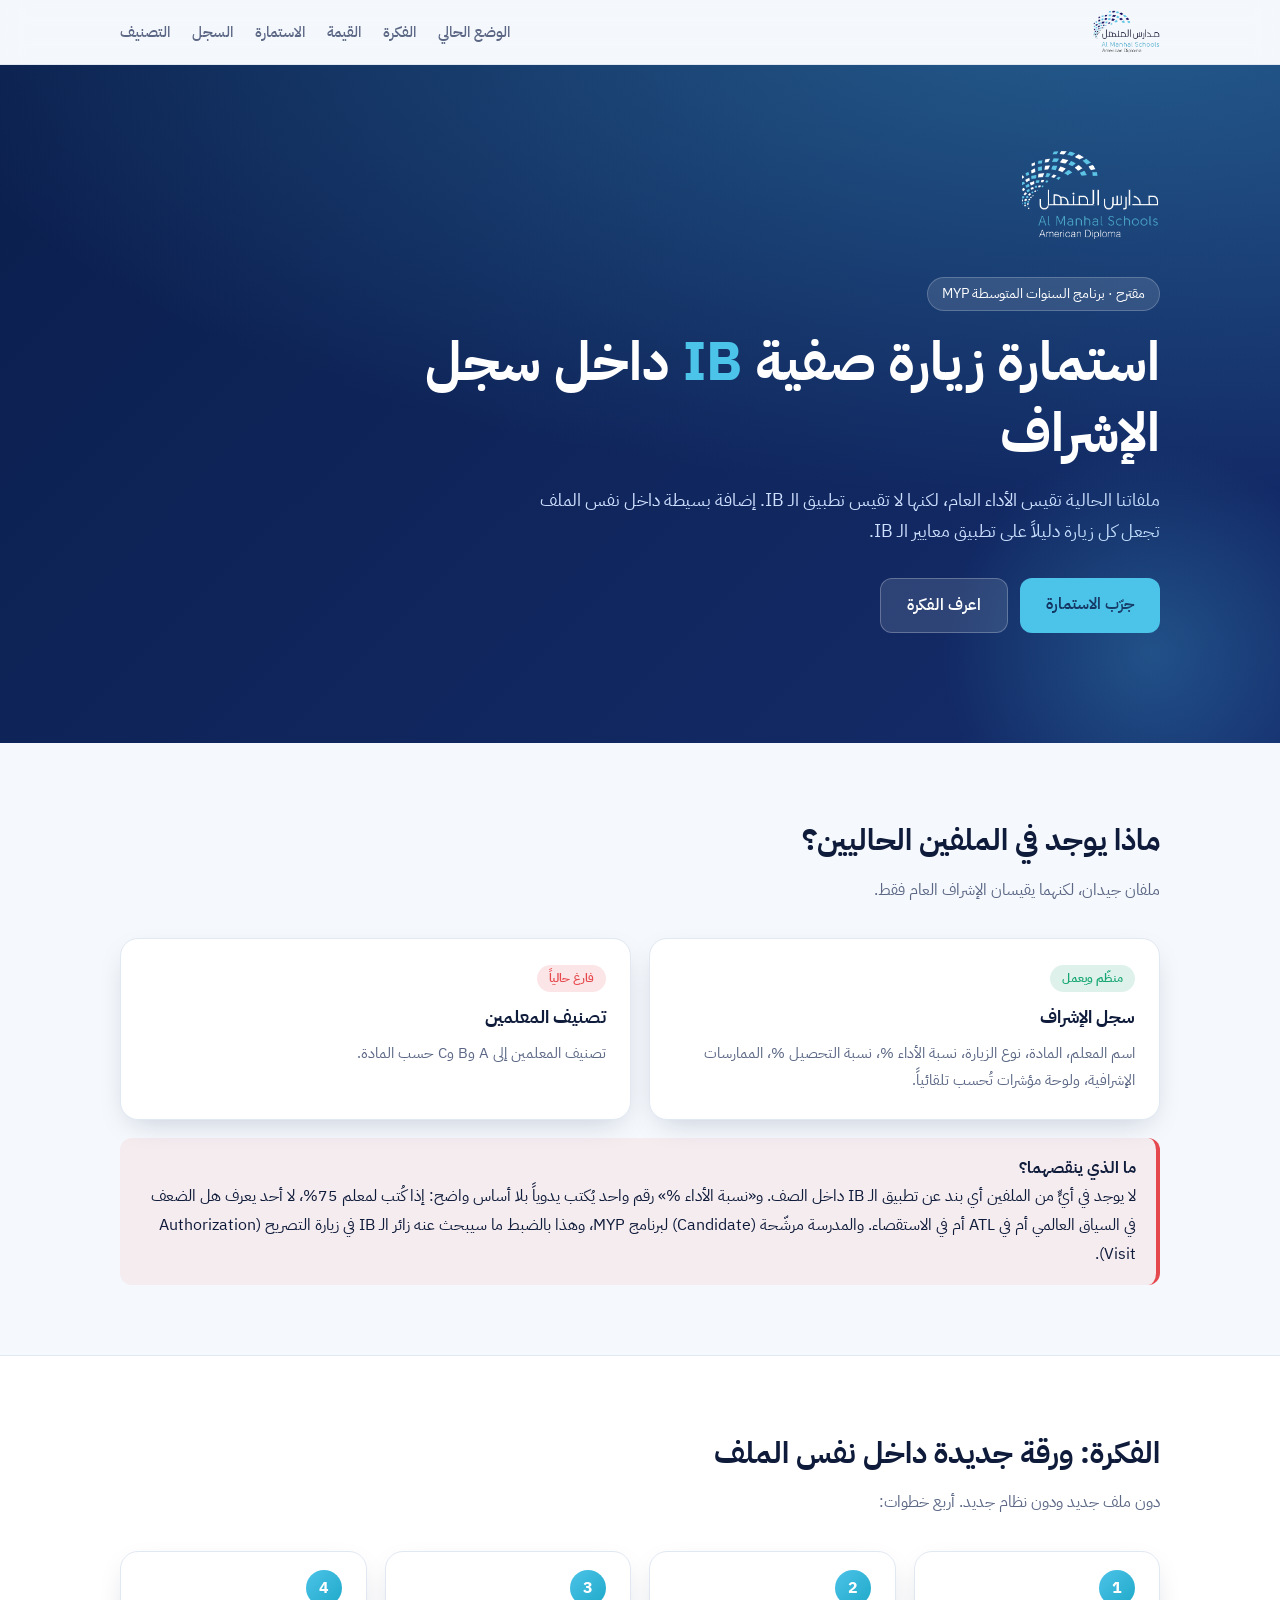
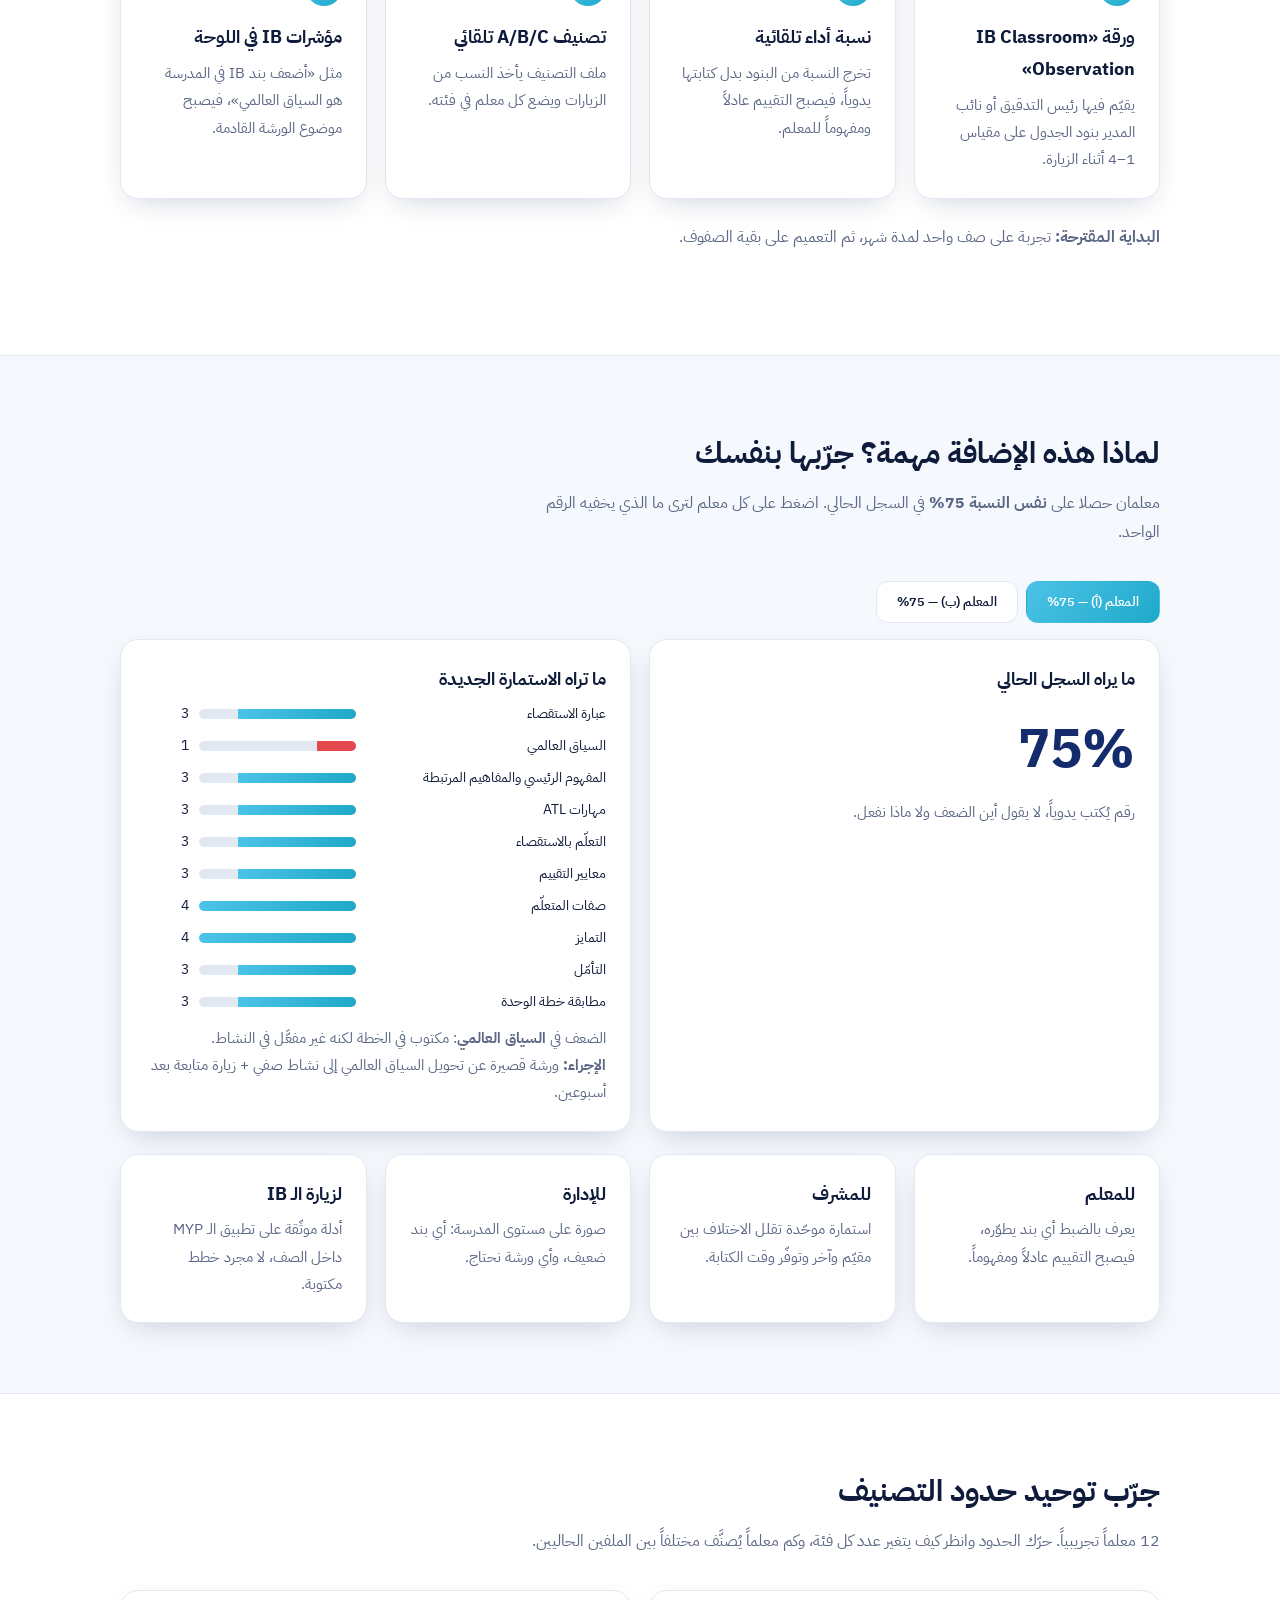
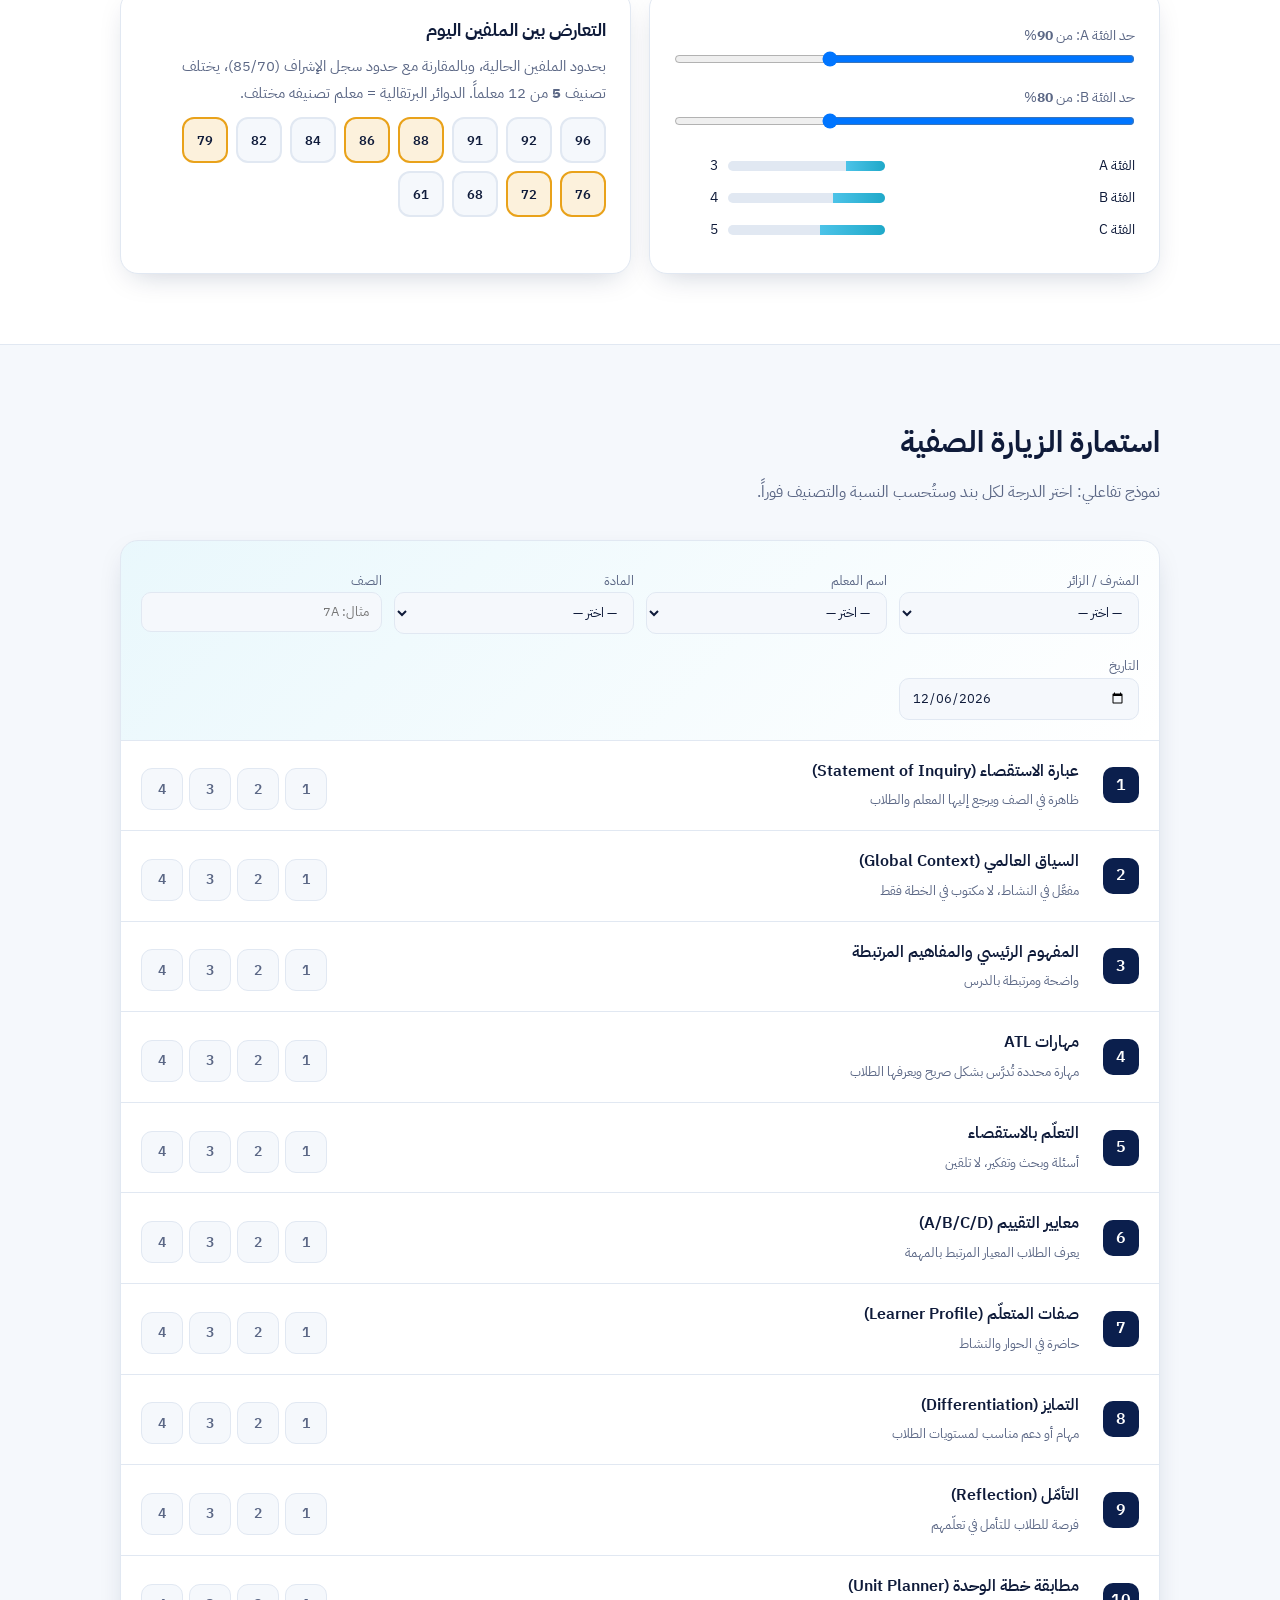
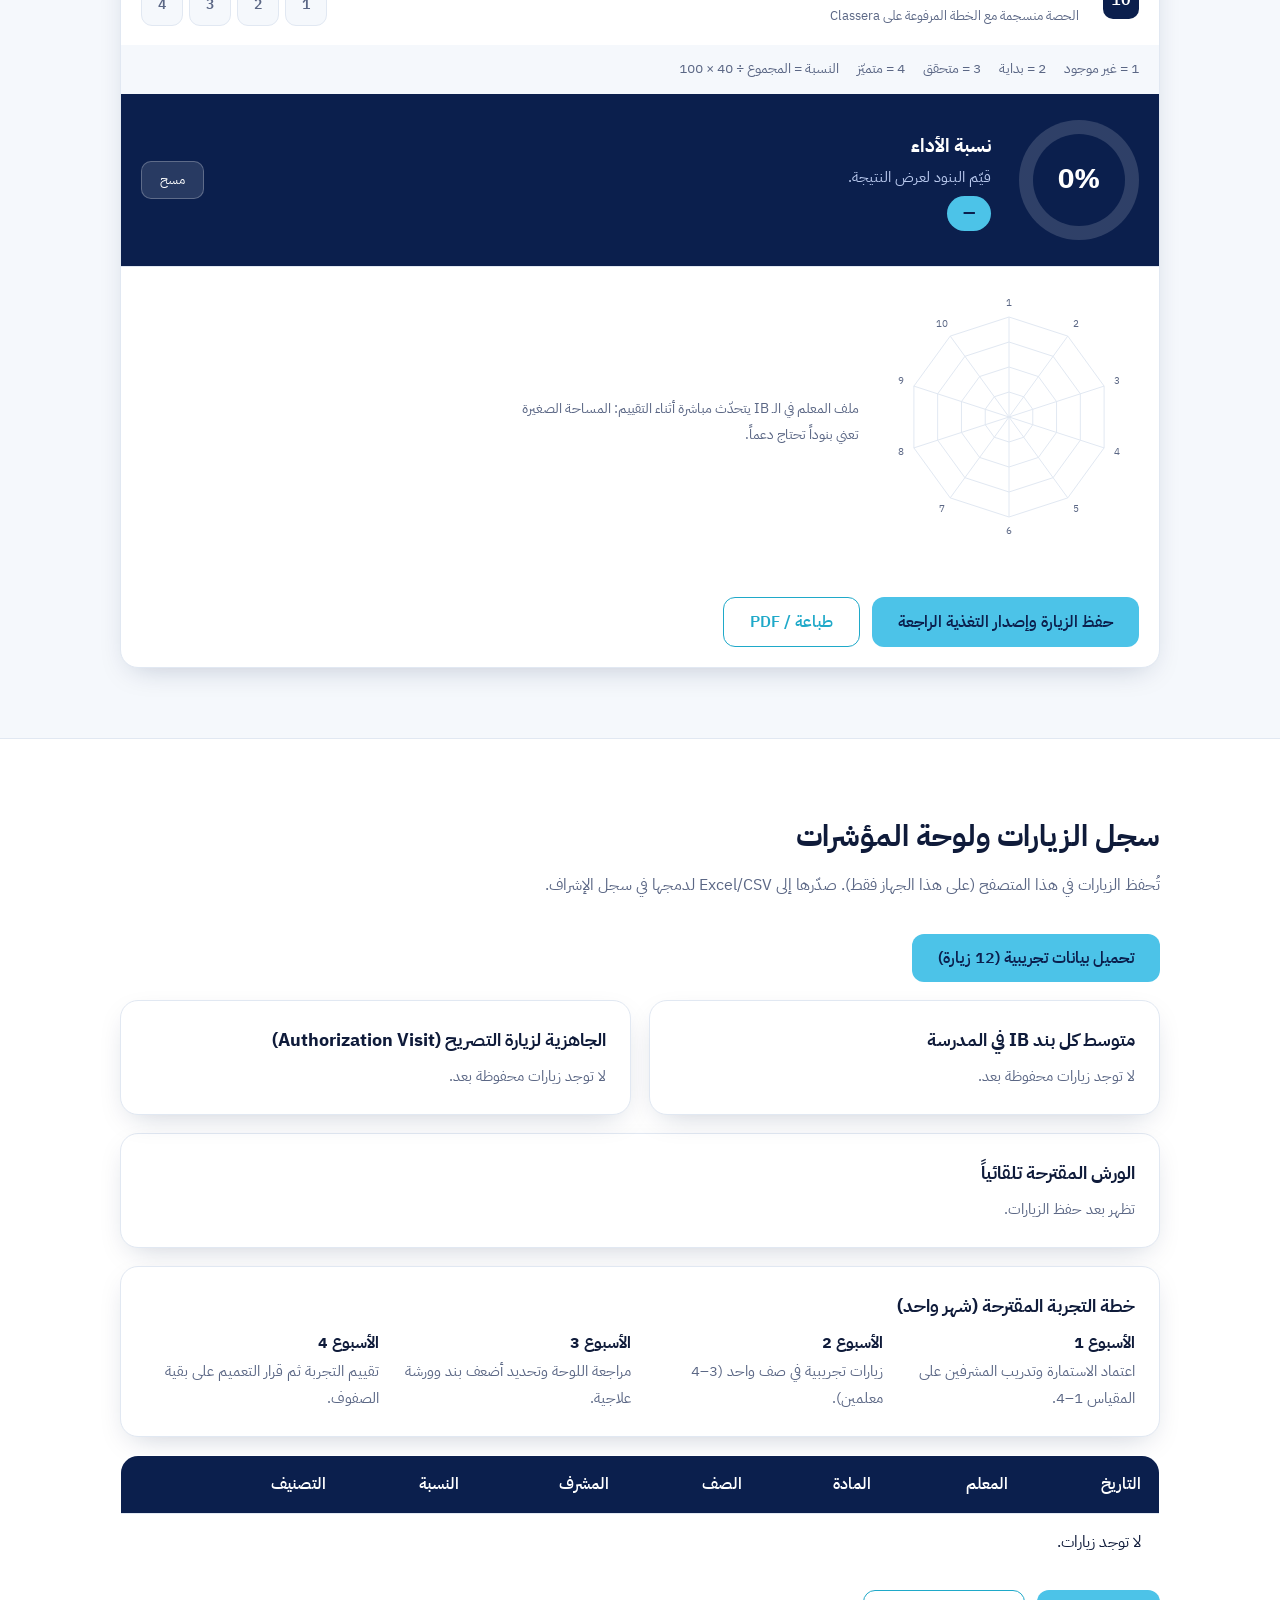
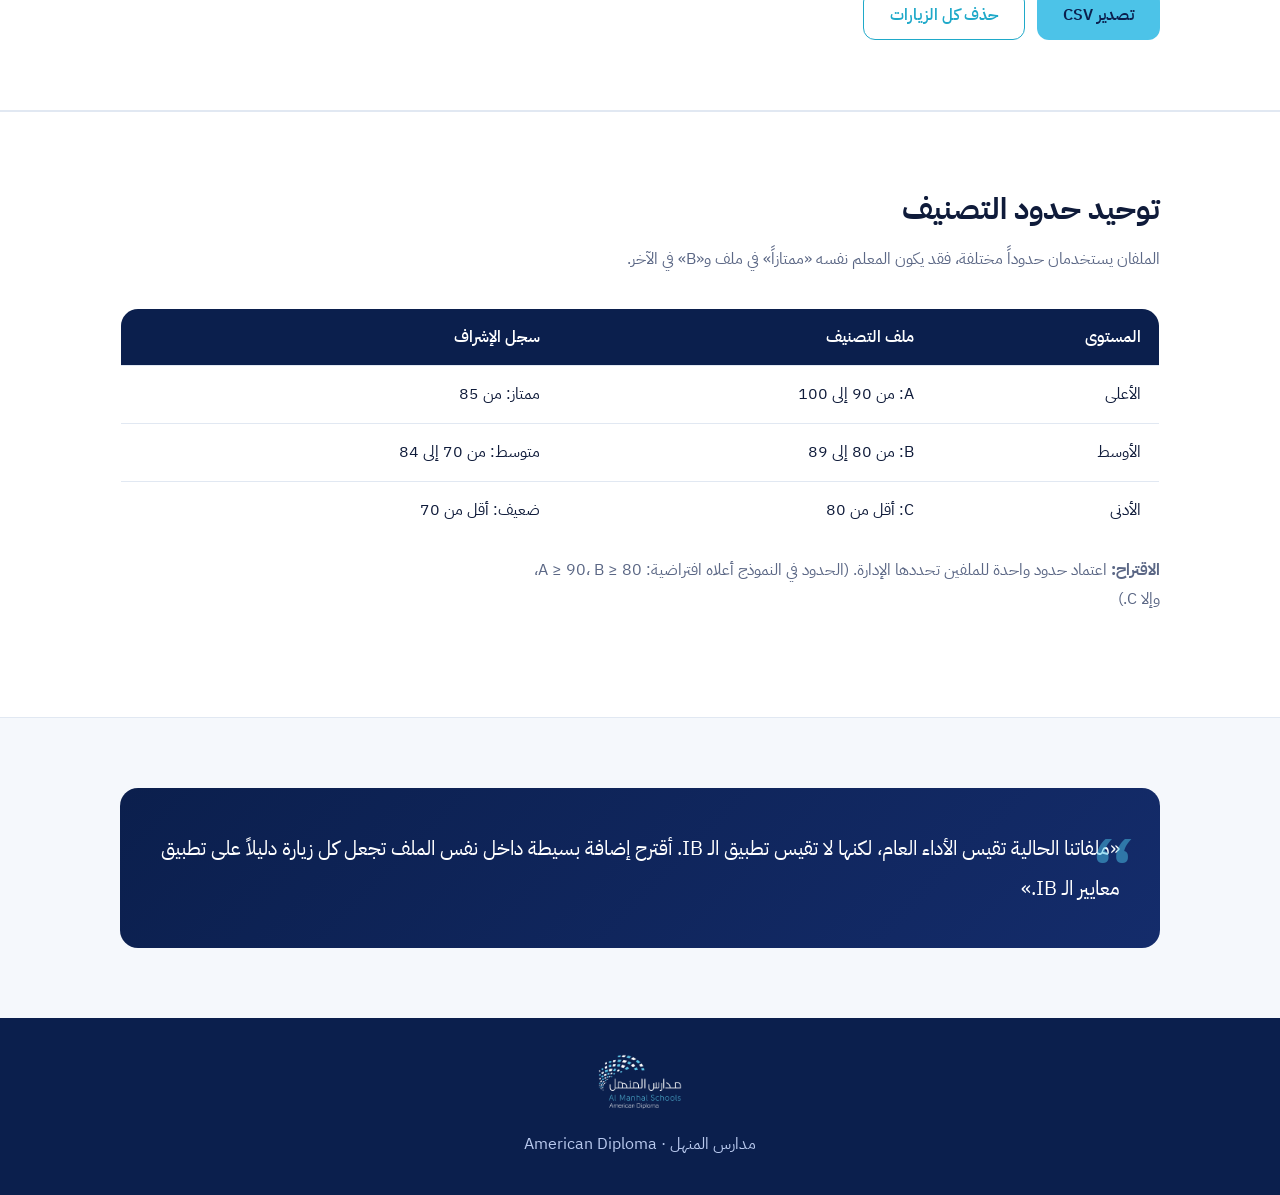
==== commit b2bf3551: "Add value demo, threshold lab, radar, readiness and workshop suggestions Co-Authored-By: Claude Sonn" ====
--- a/index.html
+++ b/index.html
@@ -42,7 +42,7 @@
 .btn{padding:12px 26px;border-radius:12px;font-weight:600;text-decoration:none;font-family:inherit;border:0;cursor:pointer;font-size:1rem}
 .btn.p{background:var(--sky);color:var(--navy)}
 .btn.g{background:rgba(255,255,255,.12);color:#fff;border:1px solid rgba(255,255,255,.25)}
-section{padding:70px 0}
+section{padding:70px 0;scroll-margin-top:64px}
 h2{font-size:1.9rem;font-weight:700;margin-bottom:8px}
 .sub{color:var(--muted);margin-bottom:34px;max-width:640px}
 .grid{display:grid;gap:18px}
@@ -93,6 +93,18 @@
 .bar i{display:block;height:10px;border-radius:99px;background:var(--line);overflow:hidden}.bar i b{display:block;height:100%;background:linear-gradient(90deg,var(--sky),var(--teal))}
 .bar.weak i b{background:var(--low)}
 .del{background:none;border:0;color:var(--low);cursor:pointer;font-family:inherit}
+.tabs{display:flex;gap:8px;flex-wrap:wrap}
+.tab{padding:10px 20px;border-radius:12px;border:1px solid var(--line);background:var(--card);color:var(--ink);cursor:pointer;font-family:inherit;font-weight:600}
+.tab.on{background:linear-gradient(135deg,var(--sky),var(--teal));color:#fff;border-color:transparent}
+.big{font-size:3.4rem;font-weight:700;color:var(--navy-2)}
+@media(prefers-color-scheme:dark){.big{color:var(--sky)}}
+.dots{display:flex;gap:8px;flex-wrap:wrap;margin-top:10px}
+.dot{width:46px;height:46px;border-radius:12px;display:grid;place-items:center;font-size:.8rem;font-weight:600;background:var(--bg);border:2px solid var(--line)}
+.dot.x{border-color:var(--mid);background:rgba(233,162,26,.15)}
+.radarBox{display:flex;gap:20px;align-items:center;padding:20px;border-top:1px solid var(--line);flex-wrap:wrap}
+.radarBox p{color:var(--muted);max-width:340px;font-size:.9rem}
+label{font-size:.88rem;color:var(--muted);display:block;margin-top:8px}
+.pill{display:inline-block;padding:2px 12px;border-radius:99px;font-size:.8rem;font-weight:600;margin:2px}
 .quote{background:linear-gradient(135deg,var(--navy),var(--navy-2));color:#fff;border-radius:var(--r);padding:40px;font-size:1.25rem;line-height:2;position:relative}
 .quote::before{content:"“";position:absolute;top:-6px;right:24px;font-size:6rem;color:var(--sky);opacity:.5}
 footer{background:var(--navy);color:#b9c9ee;padding:36px 0;text-align:center}
@@ -103,7 +115,7 @@
 <body>
 <nav><div class="wrap">
   <img src="assets/logo.png" alt="مدارس المنهل">
-  <ul><li><a href="#gap">الوضع الحالي</a></li><li><a href="#idea">الفكرة</a></li><li><a href="#form">الاستمارة</a></li><li><a href="#log">السجل</a></li><li><a href="#classes">التصنيف</a></li></ul>
+  <ul><li><a href="#gap">الوضع الحالي</a></li><li><a href="#idea">الفكرة</a></li><li><a href="#value">القيمة</a></li><li><a href="#form">الاستمارة</a></li><li><a href="#log">السجل</a></li><li><a href="#classes">التصنيف</a></li></ul>
 </div></nav>
 
 <header class="hero"><div class="wrap">
@@ -137,6 +149,35 @@
     <div class="card step"><b>4</b><h3>مؤشرات IB في اللوحة</h3><p>مثل «أضعف بند IB في المدرسة هو السياق العالمي»، فيصبح موضوع الورشة القادمة.</p></div>
   </div>
   <p class="sub" style="margin-top:24px"><b>البداية المقترحة:</b> تجربة على صف واحد لمدة شهر، ثم التعميم على بقية الصفوف.</p>
+</div></section>
+
+<section id="value"><div class="wrap">
+  <h2>لماذا هذه الإضافة مهمة؟ جرّبها بنفسك</h2>
+  <p class="sub">معلمان حصلا على <b>نفس النسبة 75%</b> في السجل الحالي. اضغط على كل معلم لترى ما الذي يخفيه الرقم الواحد.</p>
+  <div class="tabs"><button class="tab on" data-t="0">المعلم (أ) — 75%</button><button class="tab" data-t="1">المعلم (ب) — 75%</button></div>
+  <div class="grid g2" style="margin-top:16px">
+    <div class="card"><h3>ما يراه السجل الحالي</h3><div class="big">75%</div><p>رقم يُكتب يدوياً، لا يقول أين الضعف ولا ماذا نفعل.</p></div>
+    <div class="card" id="cmp"></div>
+  </div>
+  <div class="grid g4" style="margin-top:22px">
+    <div class="card"><h3>للمعلم</h3><p>يعرف بالضبط أي بند يطوّره، فيصبح التقييم عادلاً ومفهوماً.</p></div>
+    <div class="card"><h3>للمشرف</h3><p>استمارة موحّدة تقلل الاختلاف بين مقيّم وآخر وتوفّر وقت الكتابة.</p></div>
+    <div class="card"><h3>للإدارة</h3><p>صورة على مستوى المدرسة: أي بند ضعيف، وأي ورشة نحتاج.</p></div>
+    <div class="card"><h3>لزيارة الـ IB</h3><p>أدلة موثّقة على تطبيق الـ MYP داخل الصف، لا مجرد خطط مكتوبة.</p></div>
+  </div>
+</div></section>
+
+<section id="thr" style="background:var(--card);border-block:1px solid var(--line)"><div class="wrap">
+  <h2>جرّب توحيد حدود التصنيف</h2>
+  <p class="sub">12 معلماً تجريبياً. حرّك الحدود وانظر كيف يتغير عدد كل فئة، وكم معلماً يُصنَّف مختلفاً بين الملفين الحاليين.</p>
+  <div class="grid g2">
+    <div class="card">
+      <label>حد الفئة A: من <b id="aV">90</b>%</label><input type="range" id="aR" min="70" max="100" value="90" style="width:100%">
+      <label>حد الفئة B: من <b id="bV">80</b>%</label><input type="range" id="bR" min="50" max="95" value="80" style="width:100%">
+      <div id="thrOut" style="margin-top:14px"></div>
+    </div>
+    <div class="card"><h3>التعارض بين الملفين اليوم</h3><p id="mism"></p><div id="dots" class="dots"></div></div>
+  </div>
 </div></section>
 
 <section id="form"><div class="wrap">
@@ -157,6 +198,7 @@
       <div><h3>نسبة الأداء <span id="sum" style="font-weight:400;color:#b9c9ee"></span></h3><p id="note">قيّم البنود لعرض النتيجة.</p><span class="grade" id="grade">—</span></div>
       <button class="reset" onclick="resetForm()">مسح</button>
     </div>
+    <div class="radarBox"><div id="radar"></div><p>ملف المعلم في الـ IB يتحدّث مباشرة أثناء التقييم: المساحة الصغيرة تعني بنوداً تحتاج دعماً.</p></div>
     <div class="fb" id="fb" hidden></div>
     <div class="acts"><button class="btn p" onclick="saveVisit()">حفظ الزيارة وإصدار التغذية الراجعة</button><button class="btn o" onclick="window.print()">طباعة / PDF</button></div>
   </div>
@@ -165,7 +207,14 @@
 <section id="log" style="background:var(--card);border-block:1px solid var(--line)"><div class="wrap">
   <h2>سجل الزيارات ولوحة المؤشرات</h2>
   <p class="sub">تُحفظ الزيارات في هذا المتصفح (على هذا الجهاز فقط). صدّرها إلى Excel/CSV لدمجها في سجل الإشراف.</p>
-  <div class="card" style="margin-bottom:18px"><h3>متوسط كل بند IB في المدرسة</h3><div id="dash"><p>لا توجد زيارات محفوظة بعد.</p></div></div>
+  <div class="acts" style="padding:0 0 18px"><button class="btn p" onclick="loadDemo()">تحميل بيانات تجريبية (12 زيارة)</button></div>
+  <div class="grid g2" style="margin-bottom:18px">
+    <div class="card"><h3>متوسط كل بند IB في المدرسة</h3><div id="dash"><p>لا توجد زيارات محفوظة بعد.</p></div></div>
+    <div class="card"><h3>الجاهزية لزيارة التصريح (Authorization Visit)</h3><div id="ready"><p>لا توجد زيارات محفوظة بعد.</p></div></div>
+  </div>
+  <div class="card" style="margin-bottom:18px"><h3>الورش المقترحة تلقائياً</h3><div id="ws"><p>تظهر بعد حفظ الزيارات.</p></div></div>
+  <div class="card" style="margin-bottom:18px"><h3>خطة التجربة المقترحة (شهر واحد)</h3>
+    <div class="grid g4"><div><b>الأسبوع 1</b><p>اعتماد الاستمارة وتدريب المشرفين على المقياس 1–4.</p></div><div><b>الأسبوع 2</b><p>زيارات تجريبية في صف واحد (3–4 معلمين).</p></div><div><b>الأسبوع 3</b><p>مراجعة اللوحة وتحديد أضعف بند وورشة علاجية.</p></div><div><b>الأسبوع 4</b><p>تقييم التجربة ثم قرار التعميم على بقية الصفوف.</p></div></div></div>
   <div style="overflow:auto"><table id="logt"><thead><tr><th>التاريخ</th><th>المعلم</th><th>المادة</th><th>الصف</th><th>المشرف</th><th>النسبة</th><th>التصنيف</th><th></th></tr></thead><tbody></tbody></table></div>
   <div class="acts" style="padding:18px 0 0"><button class="btn p" onclick="exportCsv()">تصدير CSV</button><button class="btn o" onclick="clearAll()">حذف كل الزيارات</button></div>
 </div></section>
@@ -215,7 +264,14 @@
   const g=n<10?"—":p>=90?"A":p>=80?"B":"C";
   document.getElementById("grade").textContent=n<10?"—":"التصنيف "+g;
   document.getElementById("note").textContent=n<10?`تم تقييم ${n} من 10 بنود.`:"اكتملت جميع البنود.";
+  drawRadar(items.map((_,i)=>{const c=document.querySelector(`input[name=q${i}]:checked`);return c?+c.value:0}));
 }
+function drawRadar(sc){
+  const N=10,R=100,C=130,pt=(i,r)=>{const a=-Math.PI/2+i*2*Math.PI/N;return[C+r*Math.cos(a),C+r*Math.sin(a)]};
+  let g="";for(let k=1;k<=4;k++)g+=`<polygon points="${items.map((_,i)=>pt(i,R*k/4).join(",")).join(" ")}" fill="none" stroke="var(--line)"/>`;
+  g+=items.map((_,i)=>{const[x,y]=pt(i,R),[tx,ty]=pt(i,R+14);return`<line x1="${C}" y1="${C}" x2="${x}" y2="${y}" stroke="var(--line)"/><text x="${tx}" y="${ty}" font-size="10" text-anchor="middle" dominant-baseline="middle" fill="var(--muted)">${i+1}</text>`}).join("");
+  g+=`<polygon points="${sc.map((s,i)=>pt(i,R*s/4).join(",")).join(" ")}" fill="rgba(76,195,232,.35)" stroke="var(--teal)" stroke-width="2"/>`;
+  document.getElementById("radar").innerHTML=`<svg viewBox="0 0 260 260" width="260" height="260">${g}</svg>`}
 rows.addEventListener("change",calc);
 function resetForm(){document.querySelectorAll("#rows input").forEach(i=>i.checked=false);document.getElementById("fb").hidden=true;calc()}
 
@@ -259,6 +315,7 @@
 function render(){
   const all=store.get("ib_visits",[]);
   document.querySelector("#logt tbody").innerHTML=all.map((v,i)=>`<tr><td>${v.date}</td><td>${v.tch}</td><td>${v.sub}</td><td>${v.cls}</td><td>${v.sup}</td><td>${v.pct}%</td><td>${v.grade}</td><td><button class="del" onclick="delVisit(${i})">حذف</button></td></tr>`).join("")||`<tr><td colspan="8">لا توجد زيارات.</td></tr>`;
+  extra(all);
   const d=document.getElementById("dash");
   if(!all.length){d.innerHTML="<p>لا توجد زيارات محفوظة بعد.</p>";return}
   const avg=items.map((_,i)=>all.reduce((a,v)=>a+v.sc[i],0)/all.length);
@@ -273,6 +330,50 @@
   const q=s=>`"${String(s).replace(/"/g,'""')}"`;
   const csv="﻿"+[head,...all.map(v=>[v.date,v.tch,v.sub,v.cls,v.sup,...v.sc,v.sum,v.pct+"%",v.grade])].map(r=>r.map(q).join(",")).join("\n");
   const a=document.createElement("a");a.href=URL.createObjectURL(new Blob([csv],{type:"text/csv"}));a.download="ib-observations.csv";a.click()}
+/* ---------- value demo: same 75%, different problems ---------- */
+const teachers=[
+ {n:"المعلم (أ)",sc:[3,1,3,3,3,3,4,4,3,3],dx:"الضعف في <b>السياق العالمي</b>: مكتوب في الخطة لكنه غير مفعَّل في النشاط.",act:"ورشة قصيرة عن تحويل السياق العالمي إلى نشاط صفي + زيارة متابعة بعد أسبوعين."},
+ {n:"المعلم (ب)",sc:[4,3,3,1,2,3,4,3,4,3],dx:"الضعف في <b>مهارات ATL</b> و<b>التعلّم بالاستقصاء</b>: الحصة تميل إلى التلقين.",act:"تدريب مرافق (Coaching) على تصميم أسئلة استقصاء وتدريس مهارة ATL صراحةً."}];
+function showT(i){
+  document.querySelectorAll(".tab").forEach((b,j)=>b.classList.toggle("on",j===i));
+  const t=teachers[i];
+  document.getElementById("cmp").innerHTML=`<h3>ما تراه الاستمارة الجديدة</h3>`+t.sc.map((s,k)=>`<div class="bar ${s<=2?"weak":""}"><span>${items[k][0].split(" (")[0]}</span><i><b style="width:${s/4*100}%"></b></i><span>${s}</span></div>`).join("")+`<p style="margin-top:10px">${t.dx}</p><p><b>الإجراء:</b> ${t.act}</p>`}
+document.querySelectorAll(".tab").forEach(b=>b.onclick=()=>showT(+b.dataset.t));showT(0);
+
+/* ---------- classification threshold lab ---------- */
+const demoPct=[96,92,91,88,86,84,82,79,76,72,68,61];
+function thr(){
+  const a=+aR.value,b=Math.min(+bR.value,a-1);
+  aV.textContent=a;bV.textContent=b;
+  const cl=p=>p>=a?"A":p>=b?"B":"C",old=p=>p>=85?"A":p>=70?"B":"C";
+  const cnt={A:0,B:0,C:0};demoPct.forEach(p=>cnt[cl(p)]++);
+  thrOut.innerHTML=["A","B","C"].map(k=>`<div class="bar"><span>الفئة ${k}</span><i><b style="width:${cnt[k]/12*100}%"></b></i><span>${cnt[k]}</span></div>`).join("");
+  const mm=demoPct.filter(p=>cl(p)!==old(p)).length;
+  mism.innerHTML=`بحدود الملفين الحالية، وبالمقارنة مع حدود سجل الإشراف (85/70)، يختلف تصنيف <b>${mm}</b> من 12 معلماً. الدوائر البرتقالية = معلم تصنيفه مختلف.`;
+  dots.innerHTML=demoPct.map(p=>`<div class="dot ${cl(p)!==old(p)?"x":""}" title="${p}%">${p}</div>`).join("")}
+aR.oninput=bR.oninput=thr;thr();
+
+/* ---------- readiness + workshops ---------- */
+const wsNames=["ورشة: عبارة الاستقصاء وربطها بالدرس","ورشة: تفعيل السياق العالمي في النشاط","ورشة: المفاهيم الرئيسية والمرتبطة","ورشة: تدريس مهارات ATL صراحةً","ورشة: التعلّم بالاستقصاء بدل التلقين","ورشة: معايير التقييم A/B/C/D مع الطلاب","ورشة: صفات المتعلّم في الحوار","ورشة: التمايز","ورشة: التأمّل","ورشة: مطابقة خطة الوحدة على Classera"];
+function extra(all){
+  const R=document.getElementById("ready"),W=document.getElementById("ws");
+  if(!all.length){R.innerHTML="<p>لا توجد زيارات محفوظة بعد.</p>";W.innerHTML="<p>تظهر بعد حفظ الزيارات.</p>";return}
+  const share=items.map((_,i)=>all.filter(v=>v.sc[i]>=3).length/all.length);
+  const ready=Math.round(share.reduce((a,b)=>a+b,0)/10*100);
+  const gaps=share.map((s,i)=>[s,i]).filter(x=>x[0]<.7).sort((x,y)=>x[0]-y[0]);
+  R.innerHTML=`<div class="big">${ready}%</div><p>نسبة المعلمين الذين حققوا مستوى «متحقق» (3 فأعلى) في بنود الـ IB.</p>`+(gaps.length?`<p><b>فجوات قبل الزيارة:</b></p>`+gaps.map(x=>`<span class="pill" style="background:rgba(229,72,77,.14);color:var(--low)">${items[x[1]][0].split(" (")[0]} · ${Math.round(x[0]*100)}%</span>`).join(""):`<p style="color:var(--ok)"><b>لا توجد فجوات ظاهرة. المدرسة جاهزة.</b></p>`);
+  const need=items.map((_,i)=>[all.filter(v=>v.sc[i]<=2).length,i]).filter(x=>x[0]>0).sort((x,y)=>y[0]-x[0]).slice(0,3);
+  W.innerHTML=need.length?need.map((x,k)=>`<div class="bar ${k===0?"weak":""}"><span>${wsNames[x[1]]}</span><i><b style="width:${x[0]/all.length*100}%"></b></i><span>${x[0]} معلم</span></div>`).join("")+`<p style="margin-top:8px">الأولوية حسب عدد المعلمين الذين حصلوا على 1 أو 2 في البند.</p>`:"<p>لا توجد حاجة لورش حالياً.</p>"}
+function loadDemo(){
+  const subs=lists.sub,names=["أحمد","سارة","محمد","ليلى","خالد","نور","يوسف","هدى","عمر","ريم","طارق","دانة"];
+  let seed=7;const rnd=()=>(seed=(seed*9301+49297)%233280)/233280;
+  const bias=[0,-.8,-.2,-.7,-.5,-.2,.2,-.1,-.3,.1];
+  const all=names.map((n,i)=>{const base=3.2-i*.06;
+    const sc=bias.map(b=>Math.max(1,Math.min(4,Math.round(base+b+(rnd()-.5)*1.3))));
+    const sum=sc.reduce((a,b)=>a+b,0),pct=Math.round(sum/40*100);
+    return{date:new Date().toISOString().slice(0,10),sup:"رئيس التدقيق",tch:"معلم تجريبي "+n,sub:subs[i%subs.length],cls:"7"+"ABC"[i%3],sc,sum,pct,grade:pct>=90?"A":pct>=80?"B":"C"}});
+  store.set("ib_visits",all);render();document.getElementById("log").scrollIntoView({behavior:"smooth"})}
+drawRadar(Array(10).fill(0));
 render();
 </script>
 </body>
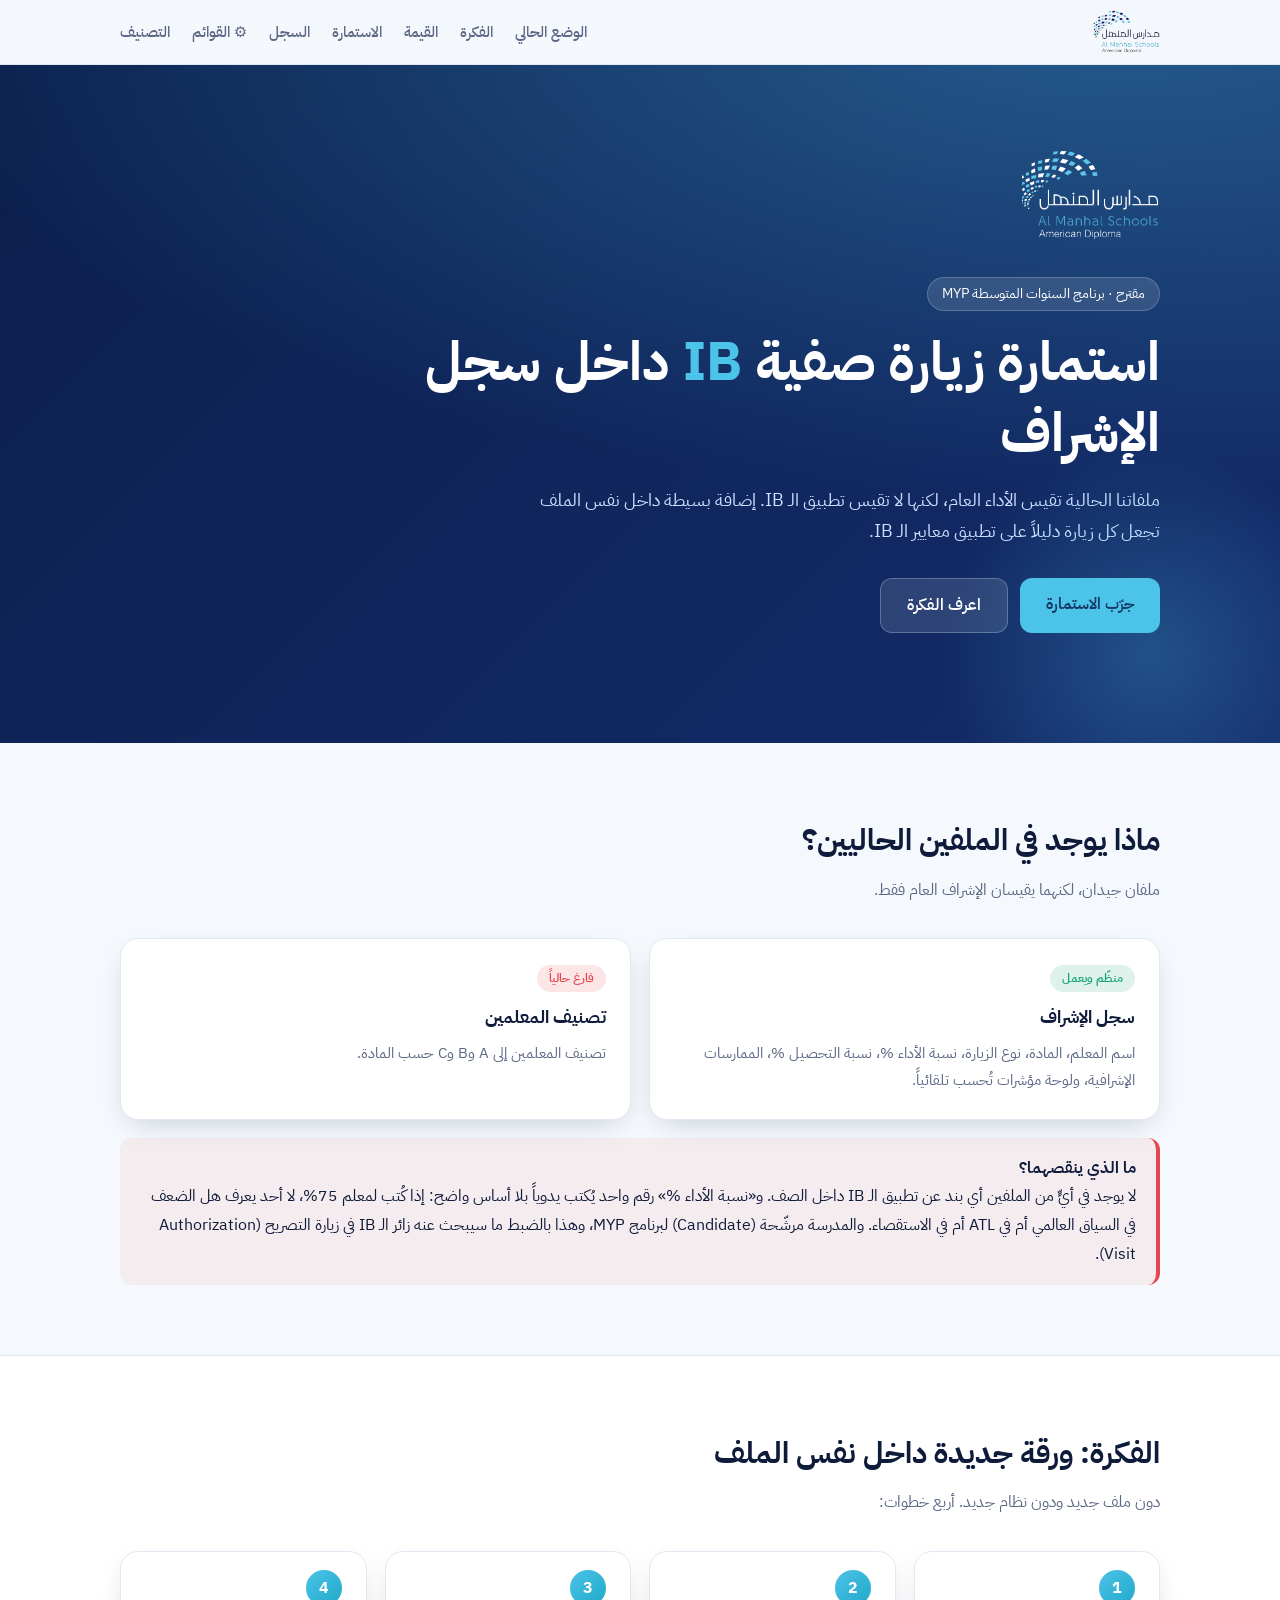
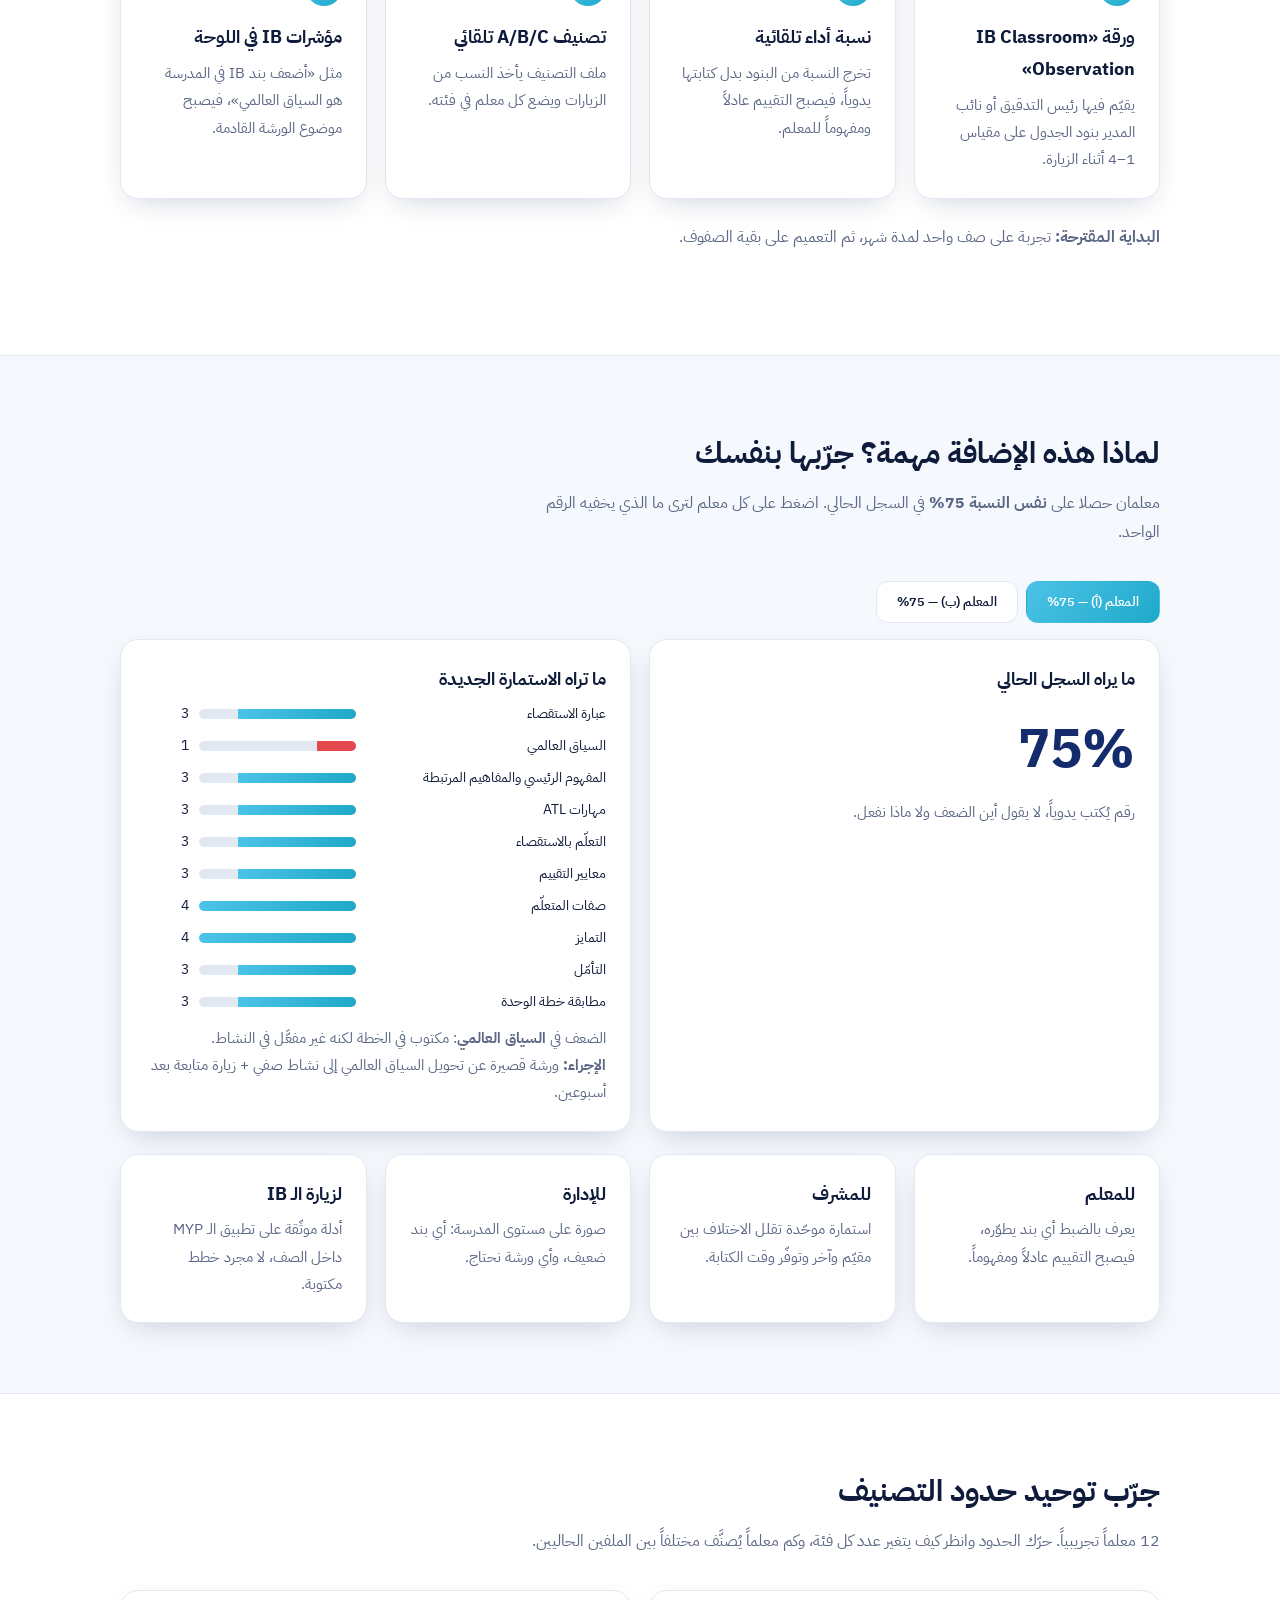
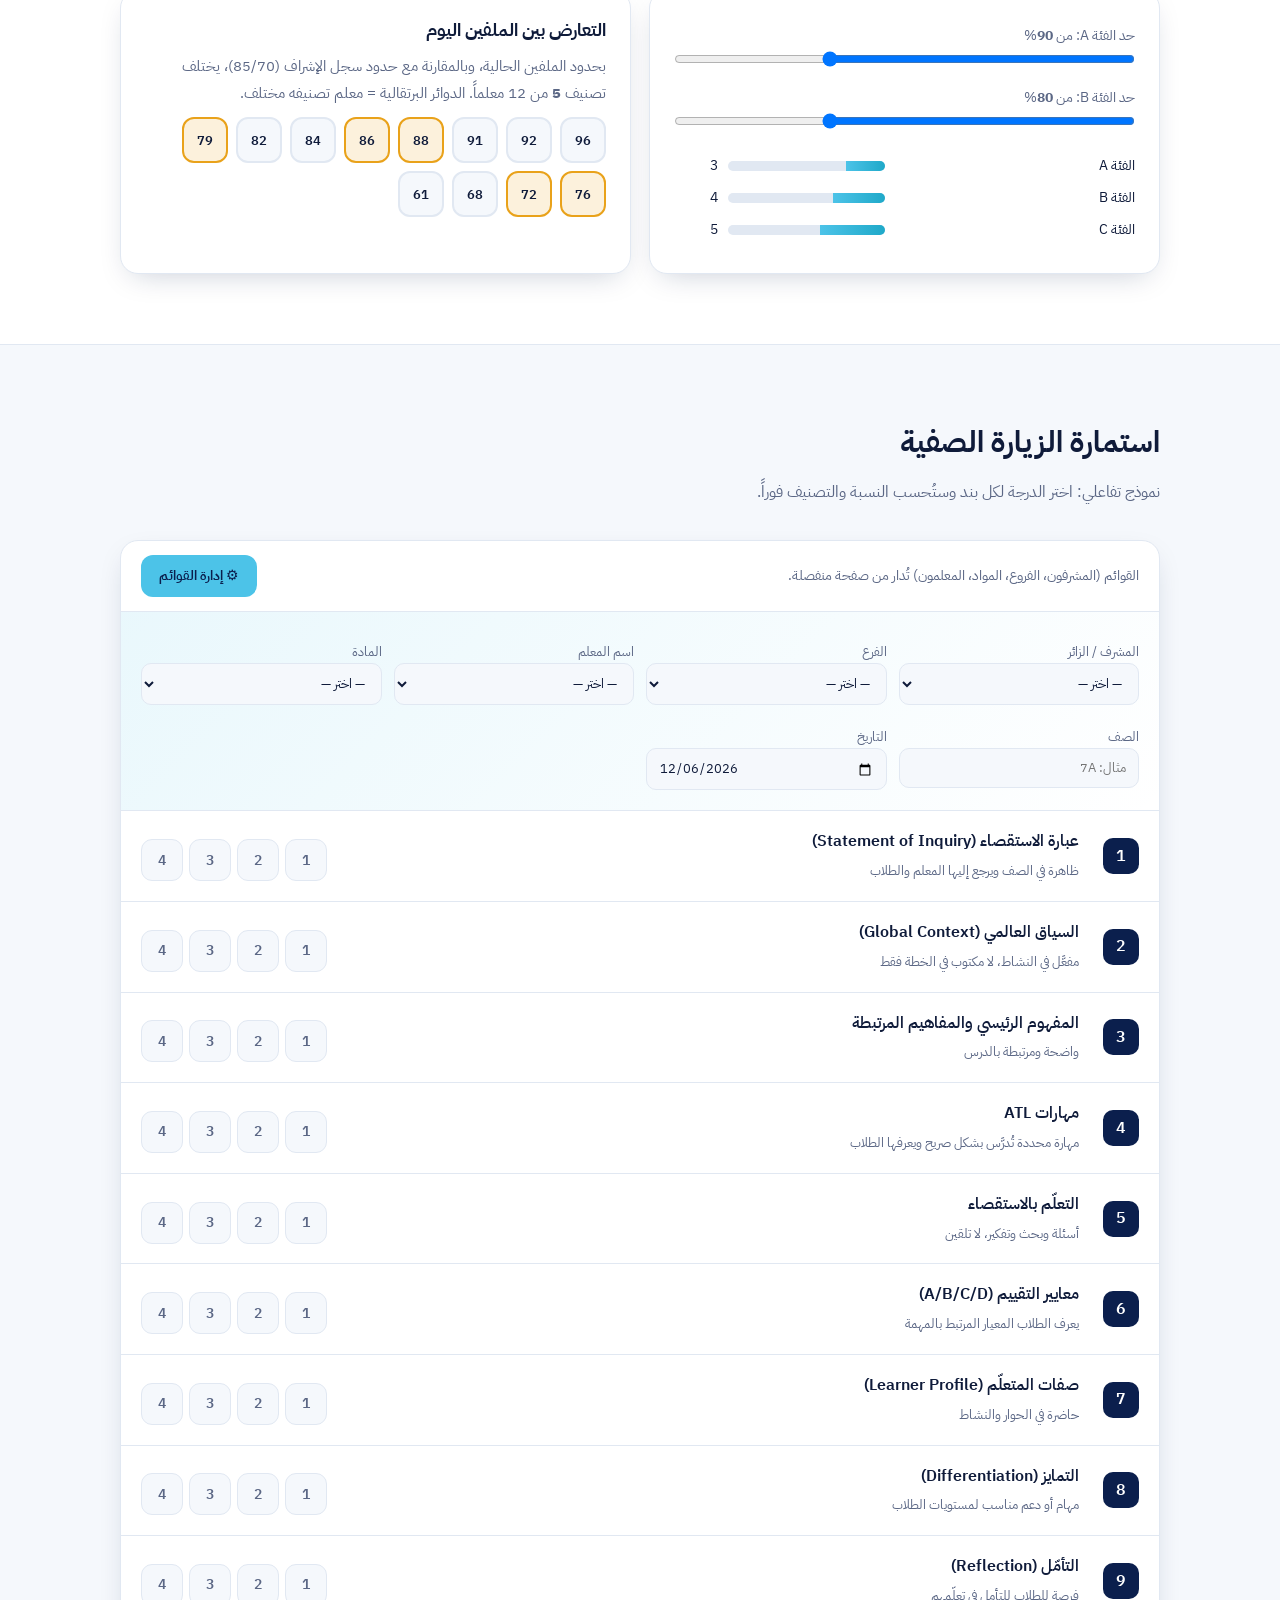
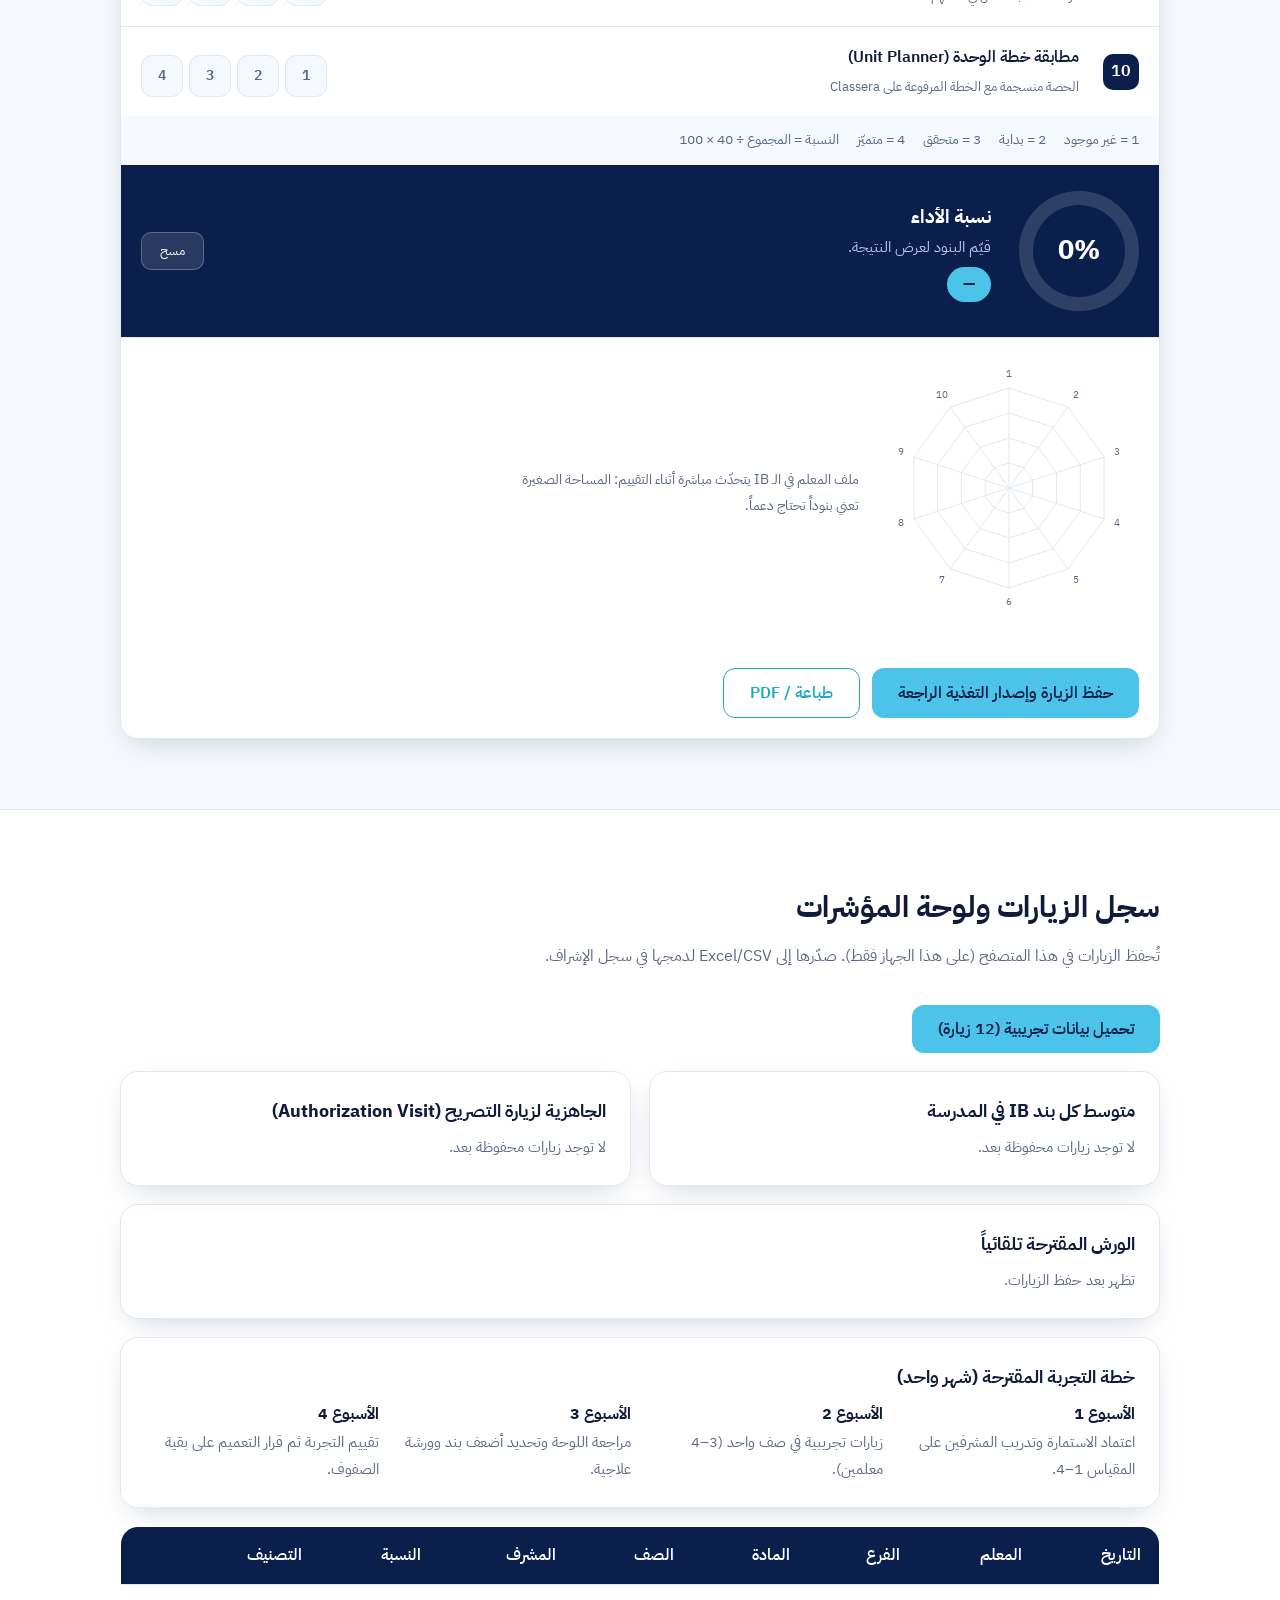
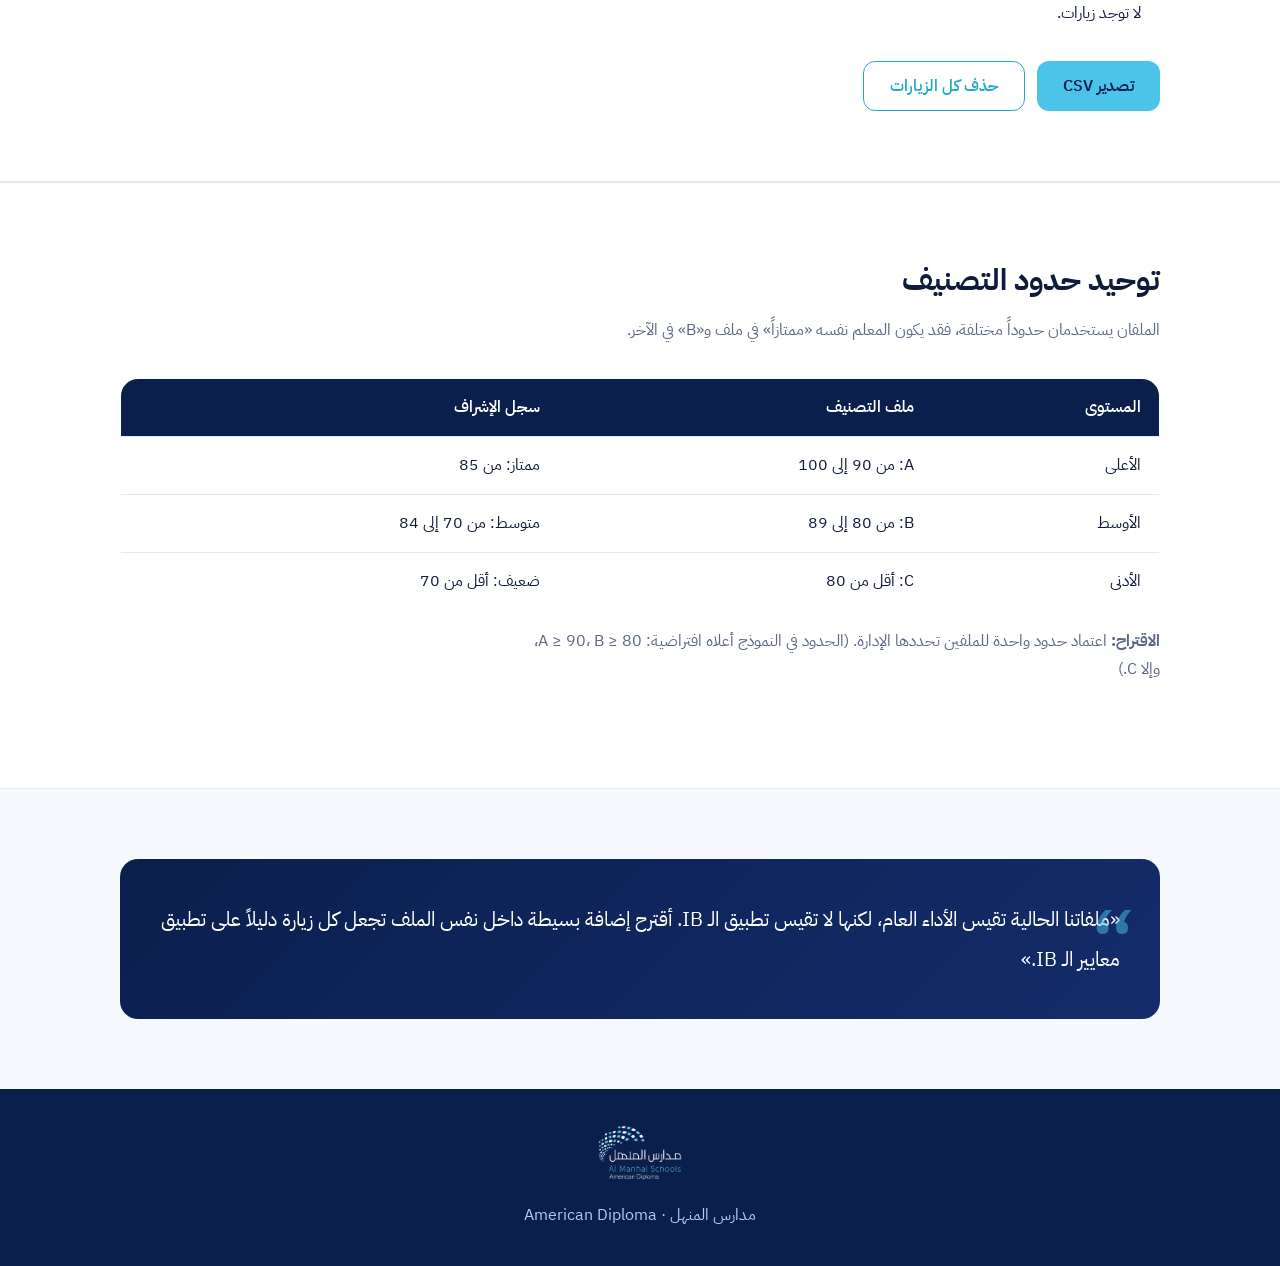
==== commit 349c5bd6: "Add setup page for supervisors, branches, subjects, teachers; autofill in form Co-Authored-By: Claud" ====
--- a/index.html
+++ b/index.html
@@ -93,6 +93,9 @@
 .bar i{display:block;height:10px;border-radius:99px;background:var(--line);overflow:hidden}.bar i b{display:block;height:100%;background:linear-gradient(90deg,var(--sky),var(--teal))}
 .bar.weak i b{background:var(--low)}
 .del{background:none;border:0;color:var(--low);cursor:pointer;font-family:inherit}
+.setupbar{display:flex;justify-content:space-between;align-items:center;gap:12px;flex-wrap:wrap;padding:14px 20px;border-bottom:1px solid var(--line);color:var(--muted);font-size:.9rem}
+.setupbar .btn{padding:8px 18px;font-size:.9rem;transition:transform .2s,box-shadow .2s}
+.setupbar .btn:hover{transform:translateY(-2px);box-shadow:0 8px 18px -8px var(--teal)}
 .tabs{display:flex;gap:8px;flex-wrap:wrap}
 .tab{padding:10px 20px;border-radius:12px;border:1px solid var(--line);background:var(--card);color:var(--ink);cursor:pointer;font-family:inherit;font-weight:600}
 .tab.on{background:linear-gradient(135deg,var(--sky),var(--teal));color:#fff;border-color:transparent}
@@ -115,7 +118,7 @@
 <body>
 <nav><div class="wrap">
   <img src="assets/logo.png" alt="مدارس المنهل">
-  <ul><li><a href="#gap">الوضع الحالي</a></li><li><a href="#idea">الفكرة</a></li><li><a href="#value">القيمة</a></li><li><a href="#form">الاستمارة</a></li><li><a href="#log">السجل</a></li><li><a href="#classes">التصنيف</a></li></ul>
+  <ul><li><a href="#gap">الوضع الحالي</a></li><li><a href="#idea">الفكرة</a></li><li><a href="#value">القيمة</a></li><li><a href="#form">الاستمارة</a></li><li><a href="#log">السجل</a></li><li><a href="setup.html">⚙ القوائم</a></li><li><a href="#classes">التصنيف</a></li></ul>
 </div></nav>
 
 <header class="hero"><div class="wrap">
@@ -184,8 +187,10 @@
   <h2>استمارة الزيارة الصفية</h2>
   <p class="sub">نموذج تفاعلي: اختر الدرجة لكل بند وستُحسب النسبة والتصنيف فوراً.</p>
   <div class="sheet">
+    <div class="setupbar"><span>القوائم (المشرفون، الفروع، المواد، المعلمون) تُدار من صفحة منفصلة.</span><a class="btn p" href="setup.html">⚙ إدارة القوائم</a></div>
     <div class="meta">
       <div><label>المشرف / الزائر</label><select id="sup"></select></div>
+      <div><label>الفرع</label><select id="br"></select></div>
       <div><label>اسم المعلم</label><select id="tch"></select></div>
       <div><label>المادة</label><select id="sub"></select></div>
       <div><label>الصف</label><input id="cls" placeholder="مثال: 7A"></div>
@@ -215,7 +220,7 @@
   <div class="card" style="margin-bottom:18px"><h3>الورش المقترحة تلقائياً</h3><div id="ws"><p>تظهر بعد حفظ الزيارات.</p></div></div>
   <div class="card" style="margin-bottom:18px"><h3>خطة التجربة المقترحة (شهر واحد)</h3>
     <div class="grid g4"><div><b>الأسبوع 1</b><p>اعتماد الاستمارة وتدريب المشرفين على المقياس 1–4.</p></div><div><b>الأسبوع 2</b><p>زيارات تجريبية في صف واحد (3–4 معلمين).</p></div><div><b>الأسبوع 3</b><p>مراجعة اللوحة وتحديد أضعف بند وورشة علاجية.</p></div><div><b>الأسبوع 4</b><p>تقييم التجربة ثم قرار التعميم على بقية الصفوف.</p></div></div></div>
-  <div style="overflow:auto"><table id="logt"><thead><tr><th>التاريخ</th><th>المعلم</th><th>المادة</th><th>الصف</th><th>المشرف</th><th>النسبة</th><th>التصنيف</th><th></th></tr></thead><tbody></tbody></table></div>
+  <div style="overflow:auto"><table id="logt"><thead><tr><th>التاريخ</th><th>المعلم</th><th>الفرع</th><th>المادة</th><th>الصف</th><th>المشرف</th><th>النسبة</th><th>التصنيف</th><th></th></tr></thead><tbody></tbody></table></div>
   <div class="acts" style="padding:18px 0 0"><button class="btn p" onclick="exportCsv()">تصدير CSV</button><button class="btn o" onclick="clearAll()">حذف كل الزيارات</button></div>
 </div></section>
 
@@ -278,11 +283,18 @@
 /* ---------- lists (editable, stored in browser) ---------- */
 const ADD="➕ إضافة جديد…";
 const store={get(k,d){try{return JSON.parse(localStorage.getItem(k))||d}catch(e){return d}},set(k,v){try{localStorage.setItem(k,JSON.stringify(v))}catch(e){}}};
-const lists={sup:store.get("ib_sup",["رئيس التدقيق","نائب المدير"]),tch:store.get("ib_tch",[]),sub:store.get("ib_sub",["اللغة العربية","اللغة الإنجليزية","الرياضيات","العلوم","الدراسات الاجتماعية","التصميم","الفنون","التربية البدنية"])};
+const lists={br:store.get("ib_br",[]),sup:store.get("ib_sup",["رئيس التدقيق","نائب المدير"]),tch:store.get("ib_tch",[]),sub:store.get("ib_sub",["اللغة العربية","اللغة الإنجليزية","الرياضيات","العلوم","الدراسات الاجتماعية","التصميم","الفنون","التربية البدنية"])};
 function fillSel(id){const s=document.getElementById(id),cur=s.value;
   s.innerHTML=`<option value="">— اختر —</option>`+lists[id].map(x=>`<option>${x}</option>`).join("")+`<option value="__add">${ADD}</option>`;
   if(cur&&lists[id].includes(cur))s.value=cur}
-["sup","tch","sub"].forEach(id=>{fillSel(id);document.getElementById(id).addEventListener("change",e=>{
+function syncLists(){
+  lists.br=store.get("ib_br",lists.br);lists.sup=store.get("ib_sup",lists.sup);lists.tch=store.get("ib_tch",lists.tch);lists.sub=store.get("ib_sub",lists.sub);
+  ["sup","br","tch","sub"].forEach(fillSel)}
+window.addEventListener("focus",syncLists);window.addEventListener("storage",syncLists);
+document.getElementById("tch").addEventListener("change",e=>{
+  const m=store.get("ib_tmeta",{})[e.target.value];
+  if(m){if(m.sub&&lists.sub.includes(m.sub))document.getElementById("sub").value=m.sub;if(m.br&&lists.br.includes(m.br))document.getElementById("br").value=m.br}});
+["sup","br","tch","sub"].forEach(id=>{fillSel(id);document.getElementById(id).addEventListener("change",e=>{
   if(e.target.value!=="__add")return;
   const v=(prompt("اكتب الاسم:")||"").trim();
   if(v&&!lists[id].includes(v)){lists[id].push(v);store.set("ib_"+id,lists[id])}
@@ -295,11 +307,11 @@
 function current(){
   const sc=items.map((_,i)=>{const c=document.querySelector(`input[name=q${i}]:checked`);return c?+c.value:0});
   const sum=sc.reduce((a,b)=>a+b,0),pct=Math.round(sum/40*100);
-  return{date:document.getElementById("dt").value,sup:sup.value,tch:tch.value,sub:sub.value,cls:cls.value,sc,sum,pct,grade:pct>=90?"A":pct>=80?"B":"C"}}
+  return{date:document.getElementById("dt").value,sup:sup.value,br:br.value,tch:tch.value,sub:sub.value,cls:cls.value,sc,sum,pct,grade:pct>=90?"A":pct>=80?"B":"C"}}
 function feedbackHtml(v){
   const strong=v.sc.map((s,i)=>[s,i]).filter(x=>x[0]>=3),weak=v.sc.map((s,i)=>[s,i]).filter(x=>x[0]<=2);
   return `<h3 style="margin-top:0">التغذية الراجعة النهائية</h3>
-  <p><b>${v.tch||"—"}</b> · ${v.sub||"—"} · ${v.cls||"—"} · ${v.date||""}<br>المشرف: ${v.sup||"—"}</p>
+  <p><b>${v.tch||"—"}</b> · ${v.br||"—"} · ${v.sub||"—"} · ${v.cls||"—"} · ${v.date||""}<br>المشرف: ${v.sup||"—"}</p>
   <p>نسبة الأداء <b>${v.pct}%</b> (${v.sum}/40) — التصنيف <b>${v.grade}</b></p>
   <h3>نقاط القوة</h3><ul>${strong.length?strong.map(x=>`<li>${items[x[1]][0]} — ${lvl[x[0]]}</li>`).join(""):"<li>لا توجد بنود بدرجة 3 أو أعلى.</li>"}</ul>
   <h3>مجالات التطوير والتوصيات</h3><ul>${weak.length?weak.map(x=>`<li><b>${items[x[1]][0]}</b> (${lvl[x[0]]}): ${tips[x[1]]}</li>`).join(""):"<li>جميع البنود متحققة أو متميّزة. استمر.</li>"}</ul>`}
@@ -314,7 +326,7 @@
 /* ---------- log + dashboard ---------- */
 function render(){
   const all=store.get("ib_visits",[]);
-  document.querySelector("#logt tbody").innerHTML=all.map((v,i)=>`<tr><td>${v.date}</td><td>${v.tch}</td><td>${v.sub}</td><td>${v.cls}</td><td>${v.sup}</td><td>${v.pct}%</td><td>${v.grade}</td><td><button class="del" onclick="delVisit(${i})">حذف</button></td></tr>`).join("")||`<tr><td colspan="8">لا توجد زيارات.</td></tr>`;
+  document.querySelector("#logt tbody").innerHTML=all.map((v,i)=>`<tr><td>${v.date}</td><td>${v.tch}</td><td>${v.br||""}</td><td>${v.sub}</td><td>${v.cls}</td><td>${v.sup}</td><td>${v.pct}%</td><td>${v.grade}</td><td><button class="del" onclick="delVisit(${i})">حذف</button></td></tr>`).join("")||`<tr><td colspan="9">لا توجد زيارات.</td></tr>`;
   extra(all);
   const d=document.getElementById("dash");
   if(!all.length){d.innerHTML="<p>لا توجد زيارات محفوظة بعد.</p>";return}
@@ -326,9 +338,9 @@
 function clearAll(){if(confirm("حذف كل الزيارات المحفوظة؟")){store.set("ib_visits",[]);render()}}
 function exportCsv(){
   const all=store.get("ib_visits",[]);if(!all.length)return;
-  const head=["التاريخ","المعلم","المادة","الصف","المشرف",...items.map(i=>i[0]),"المجموع","النسبة","التصنيف"];
+  const head=["التاريخ","المعلم","الفرع","المادة","الصف","المشرف",...items.map(i=>i[0]),"المجموع","النسبة","التصنيف"];
   const q=s=>`"${String(s).replace(/"/g,'""')}"`;
-  const csv="﻿"+[head,...all.map(v=>[v.date,v.tch,v.sub,v.cls,v.sup,...v.sc,v.sum,v.pct+"%",v.grade])].map(r=>r.map(q).join(",")).join("\n");
+  const csv="﻿"+[head,...all.map(v=>[v.date,v.tch,v.br||"",v.sub,v.cls,v.sup,...v.sc,v.sum,v.pct+"%",v.grade])].map(r=>r.map(q).join(",")).join("\n");
   const a=document.createElement("a");a.href=URL.createObjectURL(new Blob([csv],{type:"text/csv"}));a.download="ib-observations.csv";a.click()}
 /* ---------- value demo: same 75%, different problems ---------- */
 const teachers=[
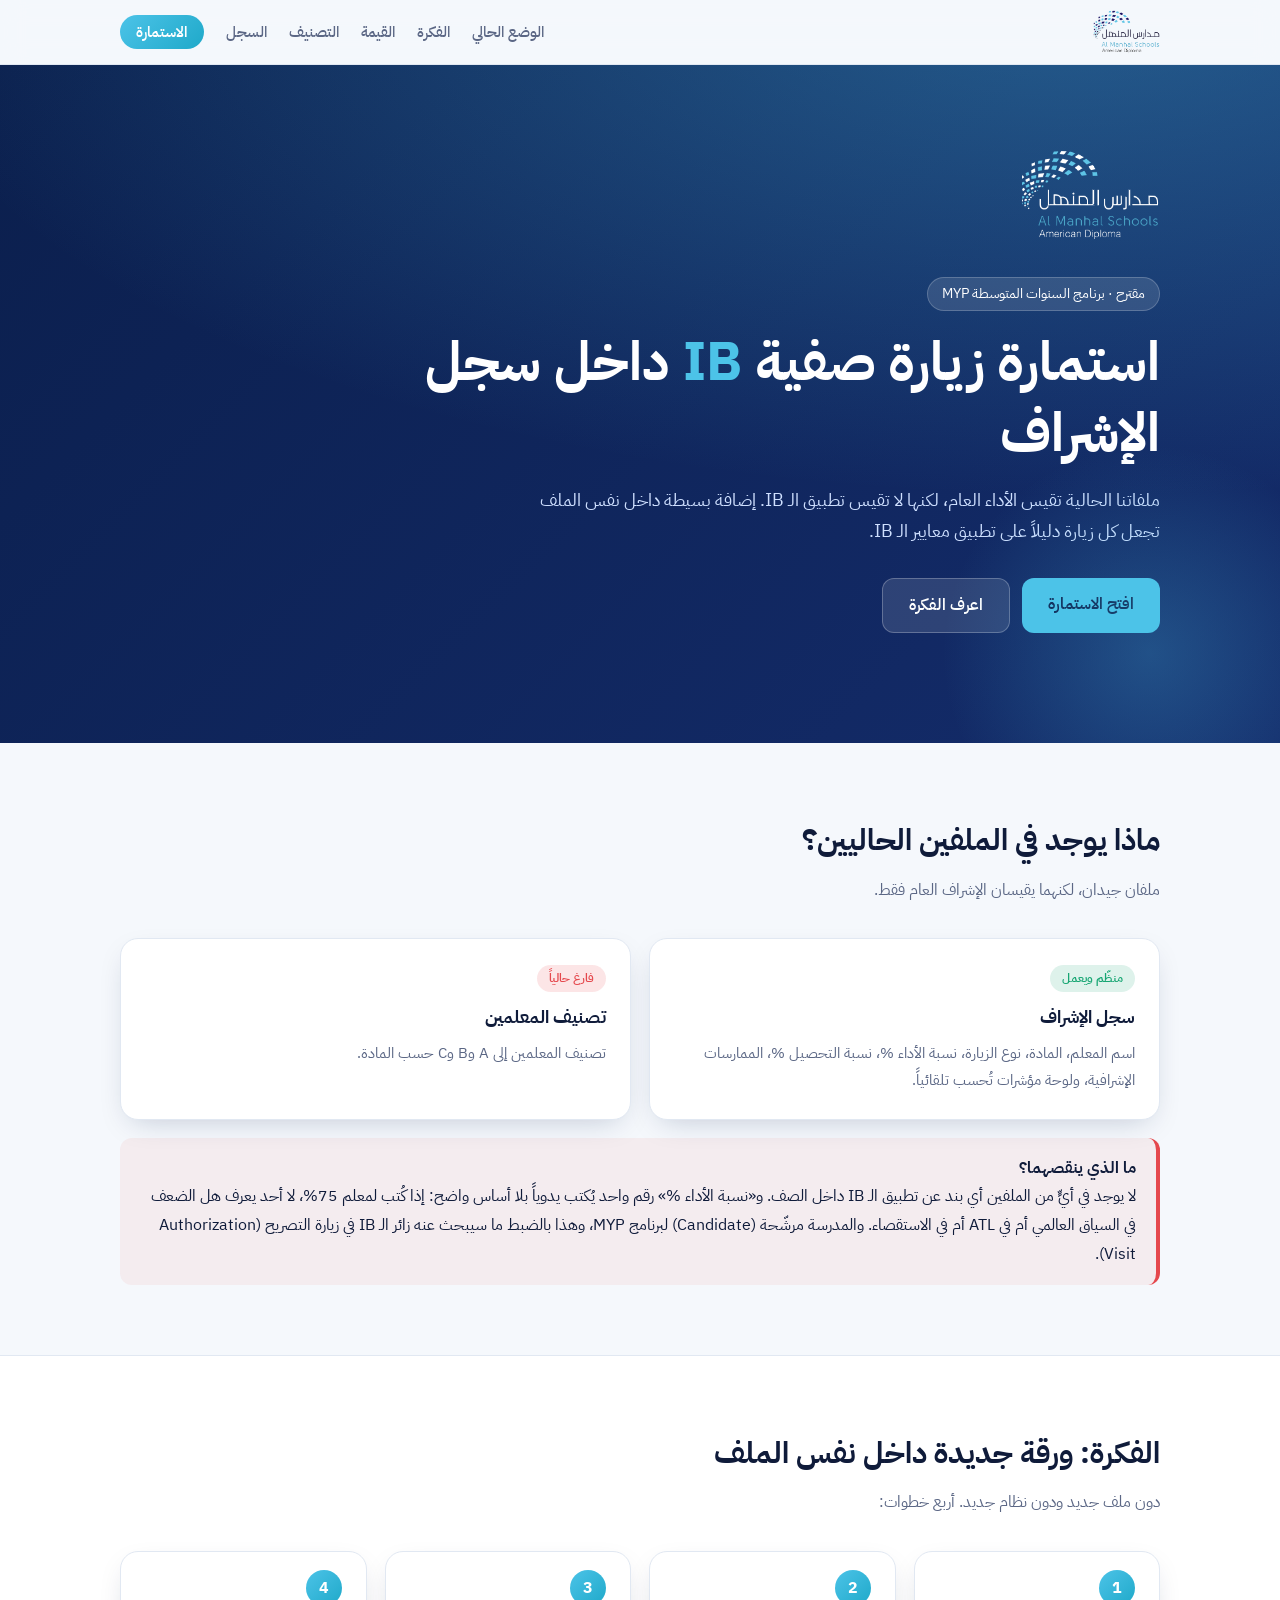
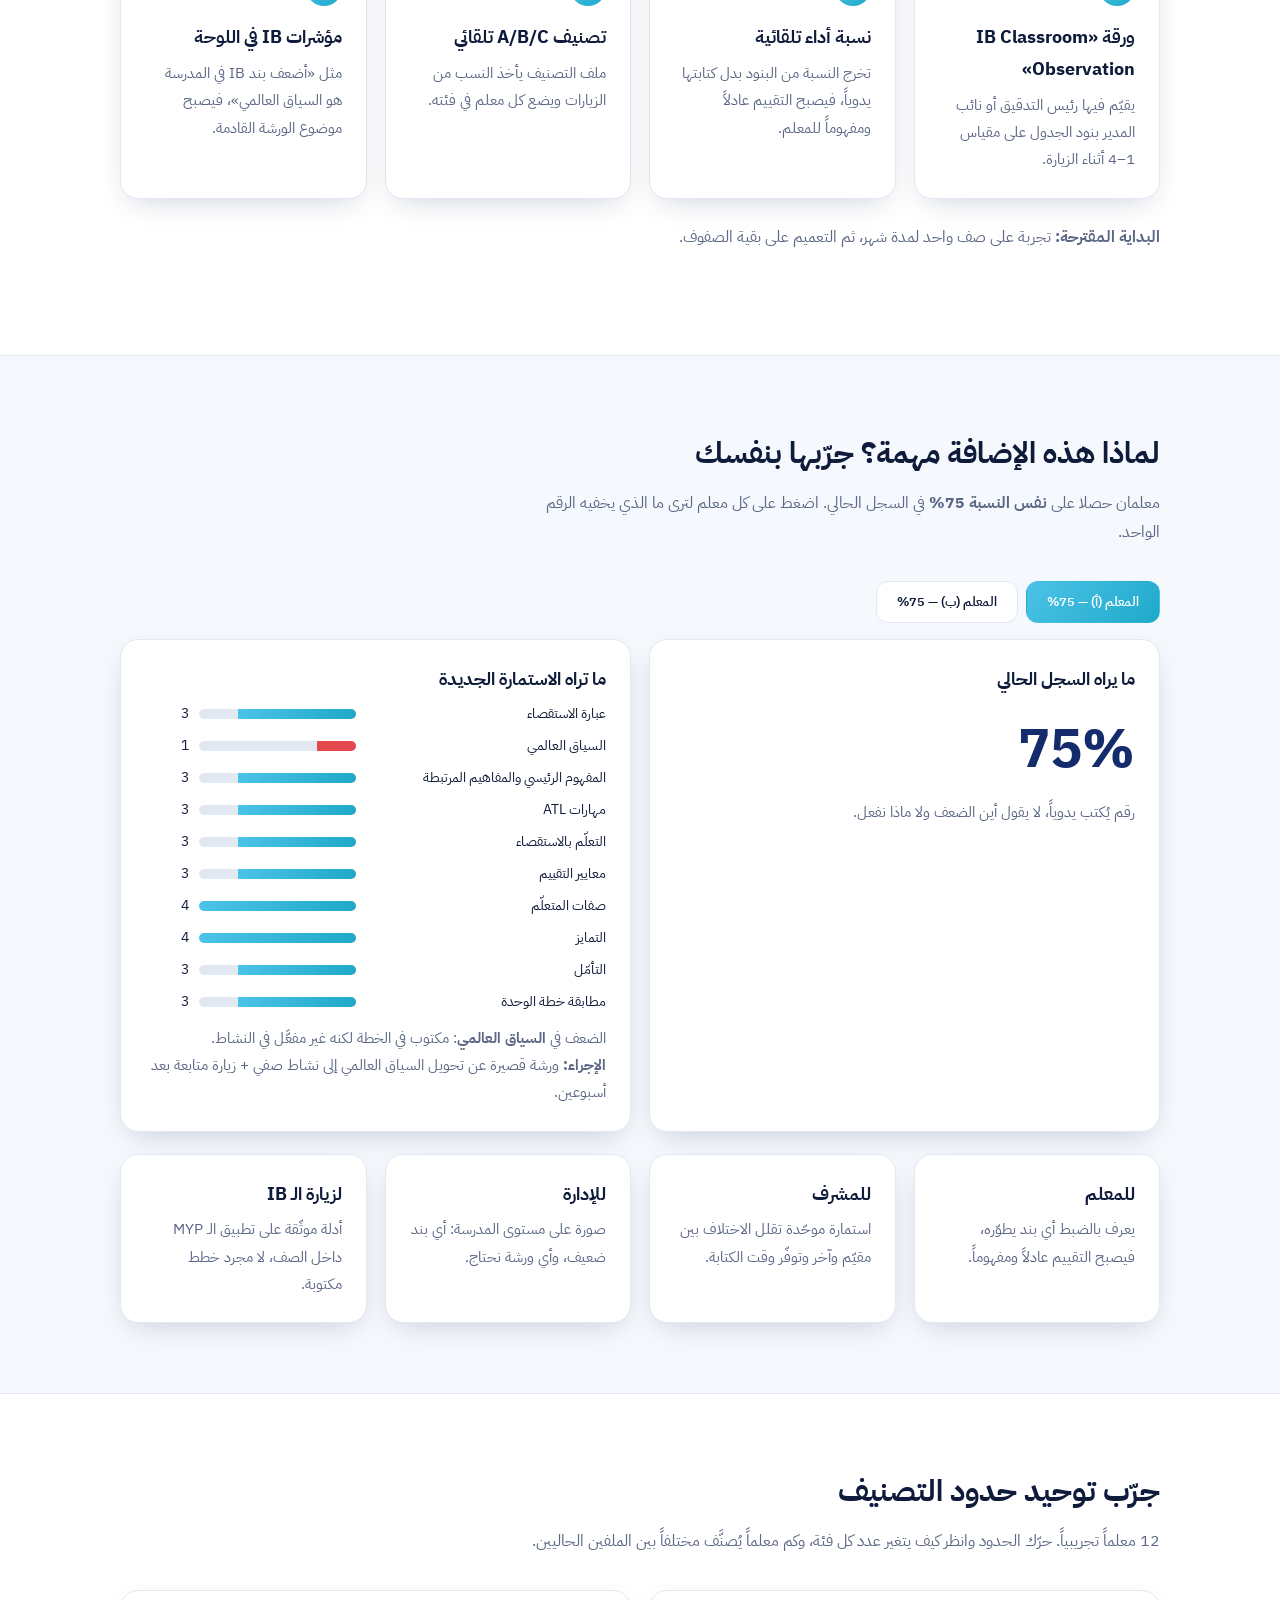
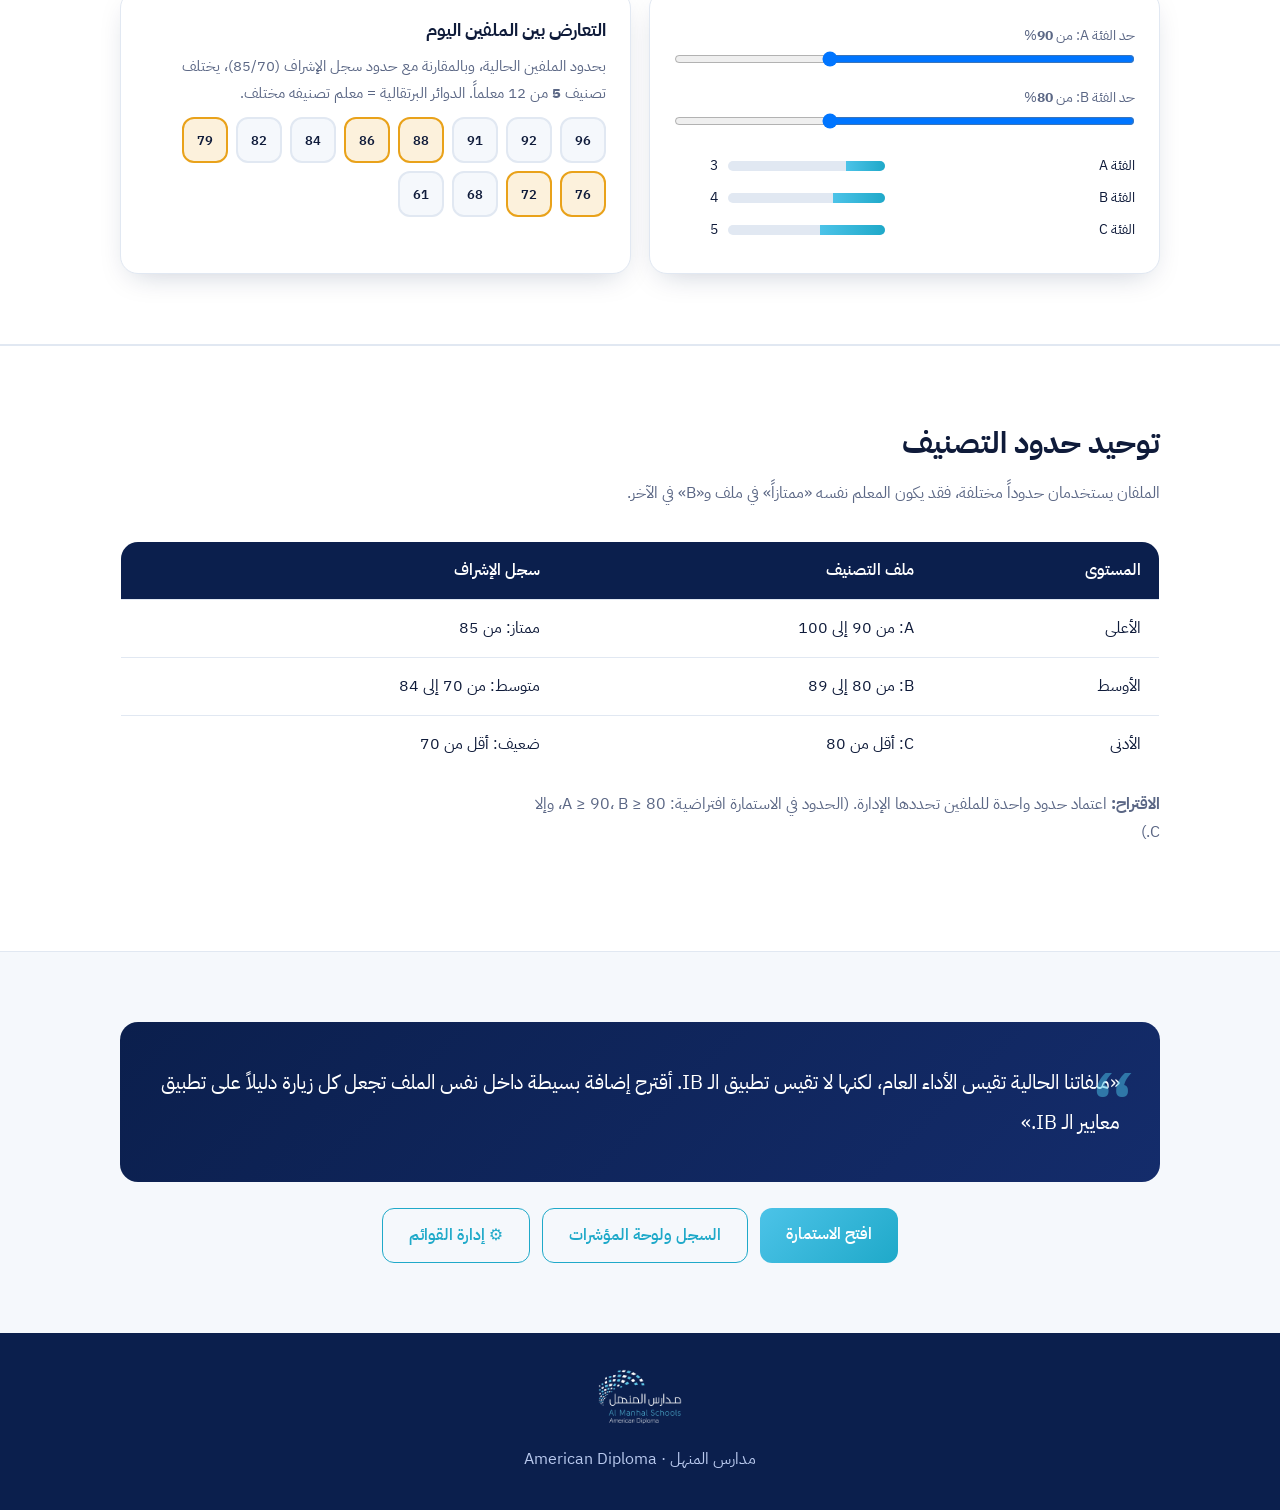
==== commit 87938046: "Split site into pages: compact form page, records page, presentation - form.html: compact observatio" ====
--- a/index.html
+++ b/index.html
@@ -9,116 +9,12 @@
 <link rel="preconnect" href="https://fonts.googleapis.com">
 <link rel="preconnect" href="https://fonts.gstatic.com" crossorigin>
 <link href="https://fonts.googleapis.com/css2?family=IBM+Plex+Sans+Arabic:wght@400;500;600;700&display=swap" rel="stylesheet">
-<style>
-:root{
-  --navy:#0b1f4d; --navy-2:#142c6b; --sky:#4cc3e8; --teal:#1fa9c9;
-  --bg:#f5f8fc; --card:#ffffff; --ink:#0f1b3a; --muted:#5b6785; --line:#e1e8f2;
-  --ok:#17a673; --mid:#e9a21a; --low:#e5484d; --r:18px;
-  --shadow:0 10px 30px -12px rgba(11,31,77,.25);
-}
-@media (prefers-color-scheme:dark){
-  nav img{content:url(assets/logo-white.png)}
-  :root{--bg:#0a1226;--card:#111c38;--ink:#e8eefc;--muted:#9aa8c9;--line:#22305a;--shadow:0 10px 30px -12px rgba(0,0,0,.6)}
-}
-*{box-sizing:border-box;margin:0}
-html{scroll-behavior:smooth}
-body{font-family:"IBM Plex Sans Arabic",system-ui,sans-serif;background:var(--bg);color:var(--ink);line-height:1.8}
-.wrap{max-width:1080px;margin:auto;padding:0 20px}
-nav{position:sticky;top:0;z-index:20;background:color-mix(in srgb,var(--bg) 82%,transparent);backdrop-filter:blur(12px);border-bottom:1px solid var(--line)}
-nav .wrap{display:flex;align-items:center;justify-content:space-between;height:64px}
-nav img{height:44px}
-nav ul{display:flex;gap:22px;list-style:none;padding:0;font-size:.92rem}
-nav a{color:var(--muted);text-decoration:none;font-weight:500}
-nav a:hover{color:var(--teal)}
-@media(max-width:700px){nav ul{display:none}}
-.hero{background:radial-gradient(1200px 500px at 85% -10%,rgba(76,195,232,.35),transparent),linear-gradient(135deg,var(--navy),var(--navy-2));color:#fff;padding:84px 0 110px;position:relative;overflow:hidden}
-.hero::after{content:"";position:absolute;inset:auto -80px -120px auto;width:420px;height:420px;border-radius:50%;background:radial-gradient(circle,rgba(76,195,232,.25),transparent 70%)}
-.hero img{height:92px;margin-bottom:26px}
-.tag{display:inline-block;padding:4px 14px;border-radius:99px;background:rgba(255,255,255,.12);border:1px solid rgba(255,255,255,.2);font-size:.85rem;margin-bottom:16px}
-.hero h1{font-size:clamp(2rem,5vw,3.4rem);line-height:1.3;font-weight:700;max-width:760px}
-.hero h1 span{color:var(--sky)}
-.hero p{max-width:620px;margin-top:16px;color:#cfe0ff;font-size:1.1rem}
-.btns{display:flex;gap:12px;margin-top:30px;flex-wrap:wrap}
-.btn{padding:12px 26px;border-radius:12px;font-weight:600;text-decoration:none;font-family:inherit;border:0;cursor:pointer;font-size:1rem}
-.btn.p{background:var(--sky);color:var(--navy)}
-.btn.g{background:rgba(255,255,255,.12);color:#fff;border:1px solid rgba(255,255,255,.25)}
-section{padding:70px 0;scroll-margin-top:64px}
-h2{font-size:1.9rem;font-weight:700;margin-bottom:8px}
-.sub{color:var(--muted);margin-bottom:34px;max-width:640px}
-.grid{display:grid;gap:18px}
-.g2{grid-template-columns:repeat(auto-fit,minmax(300px,1fr))}
-.g4{grid-template-columns:repeat(auto-fit,minmax(220px,1fr))}
-.card{background:var(--card);border:1px solid var(--line);border-radius:var(--r);padding:24px;box-shadow:var(--shadow)}
-.card h3{font-size:1.1rem;margin-bottom:6px}
-.card p,.card li{color:var(--muted);font-size:.95rem}
-.badge{display:inline-block;font-size:.78rem;padding:2px 12px;border-radius:99px;font-weight:600}
-.b-ok{background:rgba(23,166,115,.14);color:var(--ok)}.b-no{background:rgba(229,72,77,.14);color:var(--low)}
-.pull{margin-top:18px;border-right:4px solid var(--low);padding:16px 20px;background:rgba(229,72,77,.07);border-radius:12px}
-.step{position:relative;padding-top:46px}
-.step b{position:absolute;top:18px;right:24px;width:36px;height:36px;border-radius:50%;background:linear-gradient(135deg,var(--sky),var(--teal));color:#fff;display:grid;place-items:center}
-.step{padding-top:70px}
-/* form */
-.sheet{background:var(--card);border:1px solid var(--line);border-radius:var(--r);box-shadow:var(--shadow);overflow:hidden}
-.meta{display:grid;grid-template-columns:repeat(auto-fit,minmax(200px,1fr));gap:12px;padding:20px;background:linear-gradient(135deg,rgba(76,195,232,.12),transparent);border-bottom:1px solid var(--line)}
-.meta label{font-size:.8rem;color:var(--muted);display:block}
-.meta input{width:100%;padding:9px 12px;border:1px solid var(--line);border-radius:10px;background:var(--bg);color:var(--ink);font-family:inherit}
-.row{display:grid;grid-template-columns:44px 1fr auto;gap:16px;align-items:center;padding:16px 20px;border-bottom:1px solid var(--line)}
-.row:last-of-type{border-bottom:0}
-.num{width:36px;height:36px;border-radius:10px;background:var(--navy);color:#fff;display:grid;place-items:center;font-weight:600}
-.row h4{font-size:1rem;font-weight:600}.row small{color:var(--muted)}
-.scale{display:flex;gap:6px}
-.scale input{display:none}
-.scale label{width:42px;height:42px;display:grid;place-items:center;border-radius:11px;border:1px solid var(--line);cursor:pointer;font-weight:600;transition:.15s;background:var(--bg)}
-.scale label:hover{border-color:var(--teal)}
-.scale input:checked+label{background:linear-gradient(135deg,var(--sky),var(--teal));color:#fff;border-color:transparent;transform:scale(1.08)}
-@media(max-width:640px){.row{grid-template-columns:36px 1fr}.scale{grid-column:1/-1;justify-content:center}}
-.key{padding:12px 20px;background:var(--bg);color:var(--muted);font-size:.85rem;display:flex;gap:18px;flex-wrap:wrap}
-.result{display:flex;align-items:center;gap:28px;padding:26px 20px;background:var(--navy);color:#fff;flex-wrap:wrap}
-.ring{--p:0;width:120px;height:120px;border-radius:50%;background:conic-gradient(var(--sky) calc(var(--p)*1%),rgba(255,255,255,.15) 0);display:grid;place-items:center;flex:none;transition:.4s}
-.ring div{width:92px;height:92px;border-radius:50%;background:var(--navy);display:grid;place-items:center;font-size:1.7rem;font-weight:700}
-.result h3{font-size:1.2rem}.result p{color:#b9c9ee;font-size:.92rem}
-.grade{display:inline-block;padding:3px 16px;border-radius:99px;font-weight:700;margin-top:6px;background:var(--sky);color:var(--navy)}
-.reset{margin-inline-start:auto;background:rgba(255,255,255,.12);color:#fff;border:1px solid rgba(255,255,255,.25);padding:8px 18px;border-radius:10px;cursor:pointer;font-family:inherit}
-/* table */
-table{width:100%;border-collapse:collapse;background:var(--card);border-radius:var(--r);overflow:hidden;border:1px solid var(--line)}
-th,td{padding:14px 18px;text-align:right;border-bottom:1px solid var(--line)}
-th{background:var(--navy);color:#fff;font-weight:600}
-tr:last-child td{border-bottom:0}
-.meta select{width:100%;padding:9px 12px;border:1px solid var(--line);border-radius:10px;background:var(--bg);color:var(--ink);font-family:inherit}
-.acts{display:flex;gap:12px;padding:20px;flex-wrap:wrap}
-.btn.o{background:transparent;color:var(--teal);border:1px solid var(--teal)}
-.fb{padding:24px 20px;border-top:1px solid var(--line);background:linear-gradient(180deg,rgba(76,195,232,.08),transparent)}
-.fb h3{margin:14px 0 6px}.fb ul{padding-inline-start:20px;color:var(--muted)}.fb li{margin-bottom:4px}
-.bar{display:grid;grid-template-columns:minmax(120px,240px) 1fr 44px;gap:10px;align-items:center;margin:6px 0;font-size:.9rem}
-.bar i{display:block;height:10px;border-radius:99px;background:var(--line);overflow:hidden}.bar i b{display:block;height:100%;background:linear-gradient(90deg,var(--sky),var(--teal))}
-.bar.weak i b{background:var(--low)}
-.del{background:none;border:0;color:var(--low);cursor:pointer;font-family:inherit}
-.setupbar{display:flex;justify-content:space-between;align-items:center;gap:12px;flex-wrap:wrap;padding:14px 20px;border-bottom:1px solid var(--line);color:var(--muted);font-size:.9rem}
-.setupbar .btn{padding:8px 18px;font-size:.9rem;transition:transform .2s,box-shadow .2s}
-.setupbar .btn:hover{transform:translateY(-2px);box-shadow:0 8px 18px -8px var(--teal)}
-.tabs{display:flex;gap:8px;flex-wrap:wrap}
-.tab{padding:10px 20px;border-radius:12px;border:1px solid var(--line);background:var(--card);color:var(--ink);cursor:pointer;font-family:inherit;font-weight:600}
-.tab.on{background:linear-gradient(135deg,var(--sky),var(--teal));color:#fff;border-color:transparent}
-.big{font-size:3.4rem;font-weight:700;color:var(--navy-2)}
-@media(prefers-color-scheme:dark){.big{color:var(--sky)}}
-.dots{display:flex;gap:8px;flex-wrap:wrap;margin-top:10px}
-.dot{width:46px;height:46px;border-radius:12px;display:grid;place-items:center;font-size:.8rem;font-weight:600;background:var(--bg);border:2px solid var(--line)}
-.dot.x{border-color:var(--mid);background:rgba(233,162,26,.15)}
-.radarBox{display:flex;gap:20px;align-items:center;padding:20px;border-top:1px solid var(--line);flex-wrap:wrap}
-.radarBox p{color:var(--muted);max-width:340px;font-size:.9rem}
-label{font-size:.88rem;color:var(--muted);display:block;margin-top:8px}
-.pill{display:inline-block;padding:2px 12px;border-radius:99px;font-size:.8rem;font-weight:600;margin:2px}
-.quote{background:linear-gradient(135deg,var(--navy),var(--navy-2));color:#fff;border-radius:var(--r);padding:40px;font-size:1.25rem;line-height:2;position:relative}
-.quote::before{content:"“";position:absolute;top:-6px;right:24px;font-size:6rem;color:var(--sky);opacity:.5}
-footer{background:var(--navy);color:#b9c9ee;padding:36px 0;text-align:center}
-footer img{height:56px;margin-bottom:10px}
-@media print{nav,.hero,.btns,.reset,#proposal,#classes,#pitch{display:none}.sheet{box-shadow:none}}
-</style>
+<link rel="stylesheet" href="assets/style.css">
 </head>
 <body>
 <nav><div class="wrap">
   <img src="assets/logo.png" alt="مدارس المنهل">
-  <ul><li><a href="#gap">الوضع الحالي</a></li><li><a href="#idea">الفكرة</a></li><li><a href="#value">القيمة</a></li><li><a href="#form">الاستمارة</a></li><li><a href="#log">السجل</a></li><li><a href="setup.html">⚙ القوائم</a></li><li><a href="#classes">التصنيف</a></li></ul>
+  <ul><li class="opt"><a href="#gap">الوضع الحالي</a></li><li class="opt"><a href="#idea">الفكرة</a></li><li><a href="#value">القيمة</a></li><li class="opt"><a href="#classes">التصنيف</a></li><li><a href="log.html">السجل</a></li><li><a class="cta" href="form.html">الاستمارة</a></li></ul>
 </div></nav>
 
 <header class="hero"><div class="wrap">
@@ -126,7 +22,7 @@
   <div><span class="tag">مقترح · برنامج السنوات المتوسطة MYP</span></div>
   <h1>استمارة زيارة صفية <span>IB</span> داخل سجل الإشراف</h1>
   <p>ملفاتنا الحالية تقيس الأداء العام، لكنها لا تقيس تطبيق الـ IB. إضافة بسيطة داخل نفس الملف تجعل كل زيارة دليلاً على تطبيق معايير الـ IB.</p>
-  <div class="btns"><a class="btn p" href="#form">جرّب الاستمارة</a><a class="btn g" href="#idea">اعرف الفكرة</a></div>
+  <div class="btns"><a class="btn p" href="form.html">افتح الاستمارة</a><a class="btn g" href="#idea">اعرف الفكرة</a></div>
 </div></header>
 
 <section id="gap"><div class="wrap">
@@ -183,47 +79,6 @@
   </div>
 </div></section>
 
-<section id="form"><div class="wrap">
-  <h2>استمارة الزيارة الصفية</h2>
-  <p class="sub">نموذج تفاعلي: اختر الدرجة لكل بند وستُحسب النسبة والتصنيف فوراً.</p>
-  <div class="sheet">
-    <div class="setupbar"><span>القوائم (المشرفون، الفروع، المواد، المعلمون) تُدار من صفحة منفصلة.</span><a class="btn p" href="setup.html">⚙ إدارة القوائم</a></div>
-    <div class="meta">
-      <div><label>المشرف / الزائر</label><select id="sup"></select></div>
-      <div><label>الفرع</label><select id="br"></select></div>
-      <div><label>اسم المعلم</label><select id="tch"></select></div>
-      <div><label>المادة</label><select id="sub"></select></div>
-      <div><label>الصف</label><input id="cls" placeholder="مثال: 7A"></div>
-      <div><label>التاريخ</label><input id="dt" type="date"></div>
-    </div>
-    <div id="rows"></div>
-    <div class="key"><span>1 = غير موجود</span><span>2 = بداية</span><span>3 = متحقق</span><span>4 = متميّز</span><span>النسبة = المجموع ÷ 40 × 100</span></div>
-    <div class="result">
-      <div class="ring" id="ring"><div id="pct">0%</div></div>
-      <div><h3>نسبة الأداء <span id="sum" style="font-weight:400;color:#b9c9ee"></span></h3><p id="note">قيّم البنود لعرض النتيجة.</p><span class="grade" id="grade">—</span></div>
-      <button class="reset" onclick="resetForm()">مسح</button>
-    </div>
-    <div class="radarBox"><div id="radar"></div><p>ملف المعلم في الـ IB يتحدّث مباشرة أثناء التقييم: المساحة الصغيرة تعني بنوداً تحتاج دعماً.</p></div>
-    <div class="fb" id="fb" hidden></div>
-    <div class="acts"><button class="btn p" onclick="saveVisit()">حفظ الزيارة وإصدار التغذية الراجعة</button><button class="btn o" onclick="window.print()">طباعة / PDF</button></div>
-  </div>
-</div></section>
-
-<section id="log" style="background:var(--card);border-block:1px solid var(--line)"><div class="wrap">
-  <h2>سجل الزيارات ولوحة المؤشرات</h2>
-  <p class="sub">تُحفظ الزيارات في هذا المتصفح (على هذا الجهاز فقط). صدّرها إلى Excel/CSV لدمجها في سجل الإشراف.</p>
-  <div class="acts" style="padding:0 0 18px"><button class="btn p" onclick="loadDemo()">تحميل بيانات تجريبية (12 زيارة)</button></div>
-  <div class="grid g2" style="margin-bottom:18px">
-    <div class="card"><h3>متوسط كل بند IB في المدرسة</h3><div id="dash"><p>لا توجد زيارات محفوظة بعد.</p></div></div>
-    <div class="card"><h3>الجاهزية لزيارة التصريح (Authorization Visit)</h3><div id="ready"><p>لا توجد زيارات محفوظة بعد.</p></div></div>
-  </div>
-  <div class="card" style="margin-bottom:18px"><h3>الورش المقترحة تلقائياً</h3><div id="ws"><p>تظهر بعد حفظ الزيارات.</p></div></div>
-  <div class="card" style="margin-bottom:18px"><h3>خطة التجربة المقترحة (شهر واحد)</h3>
-    <div class="grid g4"><div><b>الأسبوع 1</b><p>اعتماد الاستمارة وتدريب المشرفين على المقياس 1–4.</p></div><div><b>الأسبوع 2</b><p>زيارات تجريبية في صف واحد (3–4 معلمين).</p></div><div><b>الأسبوع 3</b><p>مراجعة اللوحة وتحديد أضعف بند وورشة علاجية.</p></div><div><b>الأسبوع 4</b><p>تقييم التجربة ثم قرار التعميم على بقية الصفوف.</p></div></div></div>
-  <div style="overflow:auto"><table id="logt"><thead><tr><th>التاريخ</th><th>المعلم</th><th>الفرع</th><th>المادة</th><th>الصف</th><th>المشرف</th><th>النسبة</th><th>التصنيف</th><th></th></tr></thead><tbody></tbody></table></div>
-  <div class="acts" style="padding:18px 0 0"><button class="btn p" onclick="exportCsv()">تصدير CSV</button><button class="btn o" onclick="clearAll()">حذف كل الزيارات</button></div>
-</div></section>
-
 <section id="classes" style="background:var(--card);border-block:1px solid var(--line)"><div class="wrap">
   <h2>توحيد حدود التصنيف</h2>
   <p class="sub">الملفان يستخدمان حدوداً مختلفة، فقد يكون المعلم نفسه «ممتازاً» في ملف و«B» في الآخر.</p>
@@ -233,115 +88,18 @@
     <tr><td>الأوسط</td><td>B: من 80 إلى 89</td><td>متوسط: من 70 إلى 84</td></tr>
     <tr><td>الأدنى</td><td>C: أقل من 80</td><td>ضعيف: أقل من 70</td></tr>
   </table>
-  <p class="sub" style="margin-top:16px"><b>الاقتراح:</b> اعتماد حدود واحدة للملفين تحددها الإدارة. (الحدود في النموذج أعلاه افتراضية: A ≥ 90، B ≥ 80، وإلا C.)</p>
+  <p class="sub" style="margin-top:16px"><b>الاقتراح:</b> اعتماد حدود واحدة للملفين تحددها الإدارة. (الحدود في الاستمارة افتراضية: A ≥ 90، B ≥ 80، وإلا C.)</p>
 </div></section>
 
 <section id="pitch"><div class="wrap">
   <div class="quote">«ملفاتنا الحالية تقيس الأداء العام، لكنها لا تقيس تطبيق الـ IB. أقترح إضافة بسيطة داخل نفس الملف تجعل كل زيارة دليلاً على تطبيق معايير الـ IB.»</div>
+<div class="btns" style="justify-content:center;margin-top:26px"><a class="btn p" href="form.html" style="background:linear-gradient(135deg,var(--sky),var(--teal));color:#fff">افتح الاستمارة</a><a class="btn o" href="log.html">السجل ولوحة المؤشرات</a><a class="btn o" href="setup.html">⚙ إدارة القوائم</a></div>
 </div></section>
 
 <footer><div class="wrap"><img src="assets/logo-white.png" alt="مدارس المنهل"><p>مدارس المنهل · American Diploma</p></div></footer>
 
+<script src="assets/common.js"></script>
 <script>
-const items=[
-["عبارة الاستقصاء (Statement of Inquiry)","ظاهرة في الصف ويرجع إليها المعلم والطلاب"],
-["السياق العالمي (Global Context)","مفعَّل في النشاط، لا مكتوب في الخطة فقط"],
-["المفهوم الرئيسي والمفاهيم المرتبطة","واضحة ومرتبطة بالدرس"],
-["مهارات ATL","مهارة محددة تُدرَّس بشكل صريح ويعرفها الطلاب"],
-["التعلّم بالاستقصاء","أسئلة وبحث وتفكير، لا تلقين"],
-["معايير التقييم (A/B/C/D)","يعرف الطلاب المعيار المرتبط بالمهمة"],
-["صفات المتعلّم (Learner Profile)","حاضرة في الحوار والنشاط"],
-["التمايز (Differentiation)","مهام أو دعم مناسب لمستويات الطلاب"],
-["التأمّل (Reflection)","فرصة للطلاب للتأمل في تعلّمهم"],
-["مطابقة خطة الوحدة (Unit Planner)","الحصة منسجمة مع الخطة المرفوعة على Classera"]];
-const rows=document.getElementById("rows");
-items.forEach((it,i)=>{
-  rows.insertAdjacentHTML("beforeend",`<div class="row"><div class="num">${i+1}</div><div><h4>${it[0]}</h4><small>${it[1]}</small></div><div class="scale">${
-  [1,2,3,4].map(v=>`<input type="radio" name="q${i}" id="q${i}_${v}" value="${v}"><label for="q${i}_${v}">${v}</label>`).join("")}</div></div>`);
-});
-function calc(){
-  let s=0,n=0;
-  items.forEach((_,i)=>{const c=document.querySelector(`input[name=q${i}]:checked`);if(c){s+=+c.value;n++}});
-  const p=Math.round(s/40*100);
-  document.getElementById("pct").textContent=p+"%";
-  document.getElementById("ring").style.setProperty("--p",p);
-  document.getElementById("sum").textContent=`(${s} / 40)`;
-  const g=n<10?"—":p>=90?"A":p>=80?"B":"C";
-  document.getElementById("grade").textContent=n<10?"—":"التصنيف "+g;
-  document.getElementById("note").textContent=n<10?`تم تقييم ${n} من 10 بنود.`:"اكتملت جميع البنود.";
-  drawRadar(items.map((_,i)=>{const c=document.querySelector(`input[name=q${i}]:checked`);return c?+c.value:0}));
-}
-function drawRadar(sc){
-  const N=10,R=100,C=130,pt=(i,r)=>{const a=-Math.PI/2+i*2*Math.PI/N;return[C+r*Math.cos(a),C+r*Math.sin(a)]};
-  let g="";for(let k=1;k<=4;k++)g+=`<polygon points="${items.map((_,i)=>pt(i,R*k/4).join(",")).join(" ")}" fill="none" stroke="var(--line)"/>`;
-  g+=items.map((_,i)=>{const[x,y]=pt(i,R),[tx,ty]=pt(i,R+14);return`<line x1="${C}" y1="${C}" x2="${x}" y2="${y}" stroke="var(--line)"/><text x="${tx}" y="${ty}" font-size="10" text-anchor="middle" dominant-baseline="middle" fill="var(--muted)">${i+1}</text>`}).join("");
-  g+=`<polygon points="${sc.map((s,i)=>pt(i,R*s/4).join(",")).join(" ")}" fill="rgba(76,195,232,.35)" stroke="var(--teal)" stroke-width="2"/>`;
-  document.getElementById("radar").innerHTML=`<svg viewBox="0 0 260 260" width="260" height="260">${g}</svg>`}
-rows.addEventListener("change",calc);
-function resetForm(){document.querySelectorAll("#rows input").forEach(i=>i.checked=false);document.getElementById("fb").hidden=true;calc()}
-
-/* ---------- lists (editable, stored in browser) ---------- */
-const ADD="➕ إضافة جديد…";
-const store={get(k,d){try{return JSON.parse(localStorage.getItem(k))||d}catch(e){return d}},set(k,v){try{localStorage.setItem(k,JSON.stringify(v))}catch(e){}}};
-const lists={br:store.get("ib_br",[]),sup:store.get("ib_sup",["رئيس التدقيق","نائب المدير"]),tch:store.get("ib_tch",[]),sub:store.get("ib_sub",["اللغة العربية","اللغة الإنجليزية","الرياضيات","العلوم","الدراسات الاجتماعية","التصميم","الفنون","التربية البدنية"])};
-function fillSel(id){const s=document.getElementById(id),cur=s.value;
-  s.innerHTML=`<option value="">— اختر —</option>`+lists[id].map(x=>`<option>${x}</option>`).join("")+`<option value="__add">${ADD}</option>`;
-  if(cur&&lists[id].includes(cur))s.value=cur}
-function syncLists(){
-  lists.br=store.get("ib_br",lists.br);lists.sup=store.get("ib_sup",lists.sup);lists.tch=store.get("ib_tch",lists.tch);lists.sub=store.get("ib_sub",lists.sub);
-  ["sup","br","tch","sub"].forEach(fillSel)}
-window.addEventListener("focus",syncLists);window.addEventListener("storage",syncLists);
-document.getElementById("tch").addEventListener("change",e=>{
-  const m=store.get("ib_tmeta",{})[e.target.value];
-  if(m){if(m.sub&&lists.sub.includes(m.sub))document.getElementById("sub").value=m.sub;if(m.br&&lists.br.includes(m.br))document.getElementById("br").value=m.br}});
-["sup","br","tch","sub"].forEach(id=>{fillSel(id);document.getElementById(id).addEventListener("change",e=>{
-  if(e.target.value!=="__add")return;
-  const v=(prompt("اكتب الاسم:")||"").trim();
-  if(v&&!lists[id].includes(v)){lists[id].push(v);store.set("ib_"+id,lists[id])}
-  fillSel(id);e.target.value=v&&lists[id].includes(v)?v:""})});
-document.getElementById("dt").valueAsDate=new Date();
-
-/* ---------- feedback ---------- */
-const tips=["اربط كل حصة بعبارة الاستقصاء واطلب من الطلاب الرجوع إليها.","فعّل السياق العالمي داخل النشاط نفسه لا في الخطة فقط.","وضّح المفهوم الرئيسي والمفاهيم المرتبطة في بداية الدرس.","درّس مهارة ATL واحدة بشكل صريح وسمِّها للطلاب.","استبدل التلقين بأسئلة وبحث وتفكير موجَّه.","اعرض معيار التقييم المرتبط بالمهمة وناقشه مع الطلاب.","اربط صفات المتعلّم بالحوار والنشاط بأمثلة محددة.","وفّر مهام أو دعماً مناسباً لمستويات الطلاب المختلفة.","خصّص وقتاً لتأمل الطلاب في تعلّمهم.","تأكد من انسجام الحصة مع خطة الوحدة المرفوعة على Classera."];
-const lvl=["","غير موجود","بداية","متحقق","متميّز"];
-function current(){
-  const sc=items.map((_,i)=>{const c=document.querySelector(`input[name=q${i}]:checked`);return c?+c.value:0});
-  const sum=sc.reduce((a,b)=>a+b,0),pct=Math.round(sum/40*100);
-  return{date:document.getElementById("dt").value,sup:sup.value,br:br.value,tch:tch.value,sub:sub.value,cls:cls.value,sc,sum,pct,grade:pct>=90?"A":pct>=80?"B":"C"}}
-function feedbackHtml(v){
-  const strong=v.sc.map((s,i)=>[s,i]).filter(x=>x[0]>=3),weak=v.sc.map((s,i)=>[s,i]).filter(x=>x[0]<=2);
-  return `<h3 style="margin-top:0">التغذية الراجعة النهائية</h3>
-  <p><b>${v.tch||"—"}</b> · ${v.br||"—"} · ${v.sub||"—"} · ${v.cls||"—"} · ${v.date||""}<br>المشرف: ${v.sup||"—"}</p>
-  <p>نسبة الأداء <b>${v.pct}%</b> (${v.sum}/40) — التصنيف <b>${v.grade}</b></p>
-  <h3>نقاط القوة</h3><ul>${strong.length?strong.map(x=>`<li>${items[x[1]][0]} — ${lvl[x[0]]}</li>`).join(""):"<li>لا توجد بنود بدرجة 3 أو أعلى.</li>"}</ul>
-  <h3>مجالات التطوير والتوصيات</h3><ul>${weak.length?weak.map(x=>`<li><b>${items[x[1]][0]}</b> (${lvl[x[0]]}): ${tips[x[1]]}</li>`).join(""):"<li>جميع البنود متحققة أو متميّزة. استمر.</li>"}</ul>`}
-function saveVisit(){
-  const v=current();
-  if(v.sc.includes(0)){alert("أكمل تقييم جميع البنود العشرة أولاً.");return}
-  if(!v.tch){alert("اختر المعلم.");return}
-  const all=store.get("ib_visits",[]);all.push(v);store.set("ib_visits",all);
-  const fb=document.getElementById("fb");fb.innerHTML=feedbackHtml(v);fb.hidden=false;fb.scrollIntoView({behavior:"smooth",block:"nearest"});
-  render()}
-
-/* ---------- log + dashboard ---------- */
-function render(){
-  const all=store.get("ib_visits",[]);
-  document.querySelector("#logt tbody").innerHTML=all.map((v,i)=>`<tr><td>${v.date}</td><td>${v.tch}</td><td>${v.br||""}</td><td>${v.sub}</td><td>${v.cls}</td><td>${v.sup}</td><td>${v.pct}%</td><td>${v.grade}</td><td><button class="del" onclick="delVisit(${i})">حذف</button></td></tr>`).join("")||`<tr><td colspan="9">لا توجد زيارات.</td></tr>`;
-  extra(all);
-  const d=document.getElementById("dash");
-  if(!all.length){d.innerHTML="<p>لا توجد زيارات محفوظة بعد.</p>";return}
-  const avg=items.map((_,i)=>all.reduce((a,v)=>a+v.sc[i],0)/all.length);
-  const min=Math.min(...avg);
-  d.innerHTML=avg.map((a,i)=>`<div class="bar ${a===min?"weak":""}"><span>${items[i][0].split(" (")[0]}</span><i><b style="width:${a/4*100}%"></b></i><span>${a.toFixed(1)}</span></div>`).join("")+
-   `<p style="margin-top:10px"><b>أضعف بند IB في المدرسة:</b> ${items[avg.indexOf(min)][0]} — موضوع مقترح للورشة القادمة.</p>`}
-function delVisit(i){const a=store.get("ib_visits",[]);a.splice(i,1);store.set("ib_visits",a);render()}
-function clearAll(){if(confirm("حذف كل الزيارات المحفوظة؟")){store.set("ib_visits",[]);render()}}
-function exportCsv(){
-  const all=store.get("ib_visits",[]);if(!all.length)return;
-  const head=["التاريخ","المعلم","الفرع","المادة","الصف","المشرف",...items.map(i=>i[0]),"المجموع","النسبة","التصنيف"];
-  const q=s=>`"${String(s).replace(/"/g,'""')}"`;
-  const csv="﻿"+[head,...all.map(v=>[v.date,v.tch,v.br||"",v.sub,v.cls,v.sup,...v.sc,v.sum,v.pct+"%",v.grade])].map(r=>r.map(q).join(",")).join("\n");
-  const a=document.createElement("a");a.href=URL.createObjectURL(new Blob([csv],{type:"text/csv"}));a.download="ib-observations.csv";a.click()}
 /* ---------- value demo: same 75%, different problems ---------- */
 const teachers=[
  {n:"المعلم (أ)",sc:[3,1,3,3,3,3,4,4,3,3],dx:"الضعف في <b>السياق العالمي</b>: مكتوب في الخطة لكنه غير مفعَّل في النشاط.",act:"ورشة قصيرة عن تحويل السياق العالمي إلى نشاط صفي + زيارة متابعة بعد أسبوعين."},
@@ -349,7 +107,7 @@
 function showT(i){
   document.querySelectorAll(".tab").forEach((b,j)=>b.classList.toggle("on",j===i));
   const t=teachers[i];
-  document.getElementById("cmp").innerHTML=`<h3>ما تراه الاستمارة الجديدة</h3>`+t.sc.map((s,k)=>`<div class="bar ${s<=2?"weak":""}"><span>${items[k][0].split(" (")[0]}</span><i><b style="width:${s/4*100}%"></b></i><span>${s}</span></div>`).join("")+`<p style="margin-top:10px">${t.dx}</p><p><b>الإجراء:</b> ${t.act}</p>`}
+  document.getElementById("cmp").innerHTML=`<h3>ما تراه الاستمارة الجديدة</h3>`+t.sc.map((s,k)=>`<div class="bar ${s<=2?"weak":""}"><span>${short(k)}</span><i><b style="width:${s/4*100}%"></b></i><span>${s}</span></div>`).join("")+`<p style="margin-top:10px">${t.dx}</p><p><b>الإجراء:</b> ${t.act}</p>`}
 document.querySelectorAll(".tab").forEach(b=>b.onclick=()=>showT(+b.dataset.t));showT(0);
 
 /* ---------- classification threshold lab ---------- */
@@ -365,28 +123,6 @@
   dots.innerHTML=demoPct.map(p=>`<div class="dot ${cl(p)!==old(p)?"x":""}" title="${p}%">${p}</div>`).join("")}
 aR.oninput=bR.oninput=thr;thr();
 
-/* ---------- readiness + workshops ---------- */
-const wsNames=["ورشة: عبارة الاستقصاء وربطها بالدرس","ورشة: تفعيل السياق العالمي في النشاط","ورشة: المفاهيم الرئيسية والمرتبطة","ورشة: تدريس مهارات ATL صراحةً","ورشة: التعلّم بالاستقصاء بدل التلقين","ورشة: معايير التقييم A/B/C/D مع الطلاب","ورشة: صفات المتعلّم في الحوار","ورشة: التمايز","ورشة: التأمّل","ورشة: مطابقة خطة الوحدة على Classera"];
-function extra(all){
-  const R=document.getElementById("ready"),W=document.getElementById("ws");
-  if(!all.length){R.innerHTML="<p>لا توجد زيارات محفوظة بعد.</p>";W.innerHTML="<p>تظهر بعد حفظ الزيارات.</p>";return}
-  const share=items.map((_,i)=>all.filter(v=>v.sc[i]>=3).length/all.length);
-  const ready=Math.round(share.reduce((a,b)=>a+b,0)/10*100);
-  const gaps=share.map((s,i)=>[s,i]).filter(x=>x[0]<.7).sort((x,y)=>x[0]-y[0]);
-  R.innerHTML=`<div class="big">${ready}%</div><p>نسبة المعلمين الذين حققوا مستوى «متحقق» (3 فأعلى) في بنود الـ IB.</p>`+(gaps.length?`<p><b>فجوات قبل الزيارة:</b></p>`+gaps.map(x=>`<span class="pill" style="background:rgba(229,72,77,.14);color:var(--low)">${items[x[1]][0].split(" (")[0]} · ${Math.round(x[0]*100)}%</span>`).join(""):`<p style="color:var(--ok)"><b>لا توجد فجوات ظاهرة. المدرسة جاهزة.</b></p>`);
-  const need=items.map((_,i)=>[all.filter(v=>v.sc[i]<=2).length,i]).filter(x=>x[0]>0).sort((x,y)=>y[0]-x[0]).slice(0,3);
-  W.innerHTML=need.length?need.map((x,k)=>`<div class="bar ${k===0?"weak":""}"><span>${wsNames[x[1]]}</span><i><b style="width:${x[0]/all.length*100}%"></b></i><span>${x[0]} معلم</span></div>`).join("")+`<p style="margin-top:8px">الأولوية حسب عدد المعلمين الذين حصلوا على 1 أو 2 في البند.</p>`:"<p>لا توجد حاجة لورش حالياً.</p>"}
-function loadDemo(){
-  const subs=lists.sub,names=["أحمد","سارة","محمد","ليلى","خالد","نور","يوسف","هدى","عمر","ريم","طارق","دانة"];
-  let seed=7;const rnd=()=>(seed=(seed*9301+49297)%233280)/233280;
-  const bias=[0,-.8,-.2,-.7,-.5,-.2,.2,-.1,-.3,.1];
-  const all=names.map((n,i)=>{const base=3.2-i*.06;
-    const sc=bias.map(b=>Math.max(1,Math.min(4,Math.round(base+b+(rnd()-.5)*1.3))));
-    const sum=sc.reduce((a,b)=>a+b,0),pct=Math.round(sum/40*100);
-    return{date:new Date().toISOString().slice(0,10),sup:"رئيس التدقيق",tch:"معلم تجريبي "+n,sub:subs[i%subs.length],cls:"7"+"ABC"[i%3],sc,sum,pct,grade:pct>=90?"A":pct>=80?"B":"C"}});
-  store.set("ib_visits",all);render();document.getElementById("log").scrollIntoView({behavior:"smooth"})}
-drawRadar(Array(10).fill(0));
-render();
 </script>
 </body>
 </html>
--- a/assets/style.css
+++ b/assets/style.css
@@ -0,0 +1,135 @@
+:root{
+  --navy:#0b1f4d; --navy-2:#142c6b; --sky:#4cc3e8; --teal:#1fa9c9;
+  --bg:#f5f8fc; --card:#ffffff; --ink:#0f1b3a; --muted:#5b6785; --line:#e1e8f2;
+  --ok:#17a673; --mid:#e9a21a; --low:#e5484d; --r:18px;
+  --shadow:0 10px 30px -12px rgba(11,31,77,.25);
+}
+*{box-sizing:border-box;margin:0}
+html{scroll-behavior:smooth}
+body{font-family:"IBM Plex Sans Arabic",system-ui,sans-serif;background:var(--bg);color:var(--ink);line-height:1.8}
+.wrap{max-width:1080px;margin:auto;padding:0 20px}
+
+/* ---------- top bar (all pages) ---------- */
+nav{position:sticky;top:0;z-index:20;background:color-mix(in srgb,var(--bg) 82%,transparent);backdrop-filter:blur(12px);border-bottom:1px solid var(--line)}
+nav .wrap{display:flex;align-items:center;justify-content:space-between;height:64px}
+nav img{height:44px}
+nav ul{display:flex;gap:22px;list-style:none;padding:0;font-size:.92rem}
+nav a{color:var(--muted);text-decoration:none;font-weight:500;transition:color .15s}
+nav a:hover,nav a.on{color:var(--teal)}
+nav a.cta{background:linear-gradient(135deg,var(--sky),var(--teal));color:#fff;padding:6px 16px;border-radius:99px;font-weight:600}
+@media(max-width:760px){nav ul{gap:14px;font-size:.82rem}nav ul li.opt{display:none}}
+
+/* ---------- presentation page ---------- */
+.hero{background:radial-gradient(1200px 500px at 85% -10%,rgba(76,195,232,.35),transparent),linear-gradient(135deg,var(--navy),var(--navy-2));color:#fff;padding:84px 0 110px;position:relative;overflow:hidden}
+.hero::after{content:"";position:absolute;inset:auto -80px -120px auto;width:420px;height:420px;border-radius:50%;background:radial-gradient(circle,rgba(76,195,232,.25),transparent 70%)}
+.hero img{height:92px;margin-bottom:26px}
+.tag{display:inline-block;padding:4px 14px;border-radius:99px;background:rgba(255,255,255,.12);border:1px solid rgba(255,255,255,.2);font-size:.85rem;margin-bottom:16px}
+.hero h1{font-size:clamp(2rem,5vw,3.4rem);line-height:1.3;font-weight:700;max-width:760px}
+.hero h1 span{color:var(--sky)}
+.hero p{max-width:620px;margin-top:16px;color:#cfe0ff;font-size:1.1rem}
+.btns{display:flex;gap:12px;margin-top:30px;flex-wrap:wrap}
+.btn{padding:12px 26px;border-radius:12px;font-weight:600;text-decoration:none;font-family:inherit;border:0;cursor:pointer;font-size:1rem;display:inline-block;transition:transform .15s,box-shadow .2s,filter .2s}
+.btn:hover{transform:translateY(-2px)}
+.btn.p{background:var(--sky);color:var(--navy)}
+.btn.g{background:rgba(255,255,255,.12);color:#fff;border:1px solid rgba(255,255,255,.25)}
+.btn.o{background:transparent;color:var(--teal);border:1px solid var(--teal)}
+.btn.sm{padding:8px 18px;font-size:.9rem}
+section{padding:70px 0;scroll-margin-top:64px}
+h2{font-size:1.9rem;font-weight:700;margin-bottom:8px}
+.sub{color:var(--muted);margin-bottom:34px;max-width:640px}
+.grid{display:grid;gap:18px}
+.g2{grid-template-columns:repeat(auto-fit,minmax(300px,1fr))}
+.g4{grid-template-columns:repeat(auto-fit,minmax(220px,1fr))}
+.card{background:var(--card);border:1px solid var(--line);border-radius:var(--r);padding:24px;box-shadow:var(--shadow)}
+.card h3{font-size:1.1rem;margin-bottom:6px}
+.card p,.card li{color:var(--muted);font-size:.95rem}
+.badge{display:inline-block;font-size:.78rem;padding:2px 12px;border-radius:99px;font-weight:600}
+.b-ok{background:rgba(23,166,115,.14);color:var(--ok)}.b-no{background:rgba(229,72,77,.14);color:var(--low)}
+.pull{margin-top:18px;border-right:4px solid var(--low);padding:16px 20px;background:rgba(229,72,77,.07);border-radius:12px}
+.step{position:relative;padding-top:70px}
+.step b{position:absolute;top:18px;right:24px;width:36px;height:36px;border-radius:50%;background:linear-gradient(135deg,var(--sky),var(--teal));color:#fff;display:grid;place-items:center}
+.tabs{display:flex;gap:8px;flex-wrap:wrap}
+.tab{padding:10px 20px;border-radius:12px;border:1px solid var(--line);background:var(--card);color:var(--ink);cursor:pointer;font-family:inherit;font-weight:600;transition:.15s}
+.tab.on{background:linear-gradient(135deg,var(--sky),var(--teal));color:#fff;border-color:transparent}
+.big{font-size:3.4rem;font-weight:700;color:var(--navy-2)}
+.dots{display:flex;gap:8px;flex-wrap:wrap;margin-top:10px}
+.dot{width:46px;height:46px;border-radius:12px;display:grid;place-items:center;font-size:.8rem;font-weight:600;background:var(--bg);border:2px solid var(--line)}
+.dot.x{border-color:var(--mid);background:rgba(233,162,26,.15)}
+label{font-size:.88rem;color:var(--muted);display:block;margin-top:8px}
+.pill{display:inline-block;padding:2px 12px;border-radius:99px;font-size:.8rem;font-weight:600;margin:2px}
+table{width:100%;border-collapse:collapse;background:var(--card);border-radius:var(--r);overflow:hidden;border:1px solid var(--line)}
+th,td{padding:14px 18px;text-align:right;border-bottom:1px solid var(--line)}
+th{background:var(--navy);color:#fff;font-weight:600}
+tr:last-child td{border-bottom:0}
+.quote{background:linear-gradient(135deg,var(--navy),var(--navy-2));color:#fff;border-radius:var(--r);padding:40px;font-size:1.25rem;line-height:2;position:relative}
+.quote::before{content:"“";position:absolute;top:-6px;right:24px;font-size:6rem;color:var(--sky);opacity:.5}
+footer{background:var(--navy);color:#b9c9ee;padding:36px 0;text-align:center}
+footer img{height:56px;margin-bottom:10px}
+
+/* bars (shared by presentation, log and feedback) */
+.bar{display:grid;grid-template-columns:minmax(120px,240px) 1fr 44px;gap:10px;align-items:center;margin:6px 0;font-size:.9rem}
+.bar i{display:block;height:10px;border-radius:99px;background:var(--line);overflow:hidden}
+.bar i b{display:block;height:100%;background:linear-gradient(90deg,var(--sky),var(--teal))}
+.bar.weak i b{background:var(--low)}
+.del{background:none;border:0;color:var(--low);cursor:pointer;font-family:inherit}
+.acts{display:flex;gap:12px;padding:20px;flex-wrap:wrap}
+
+/* ---------- compact form page ---------- */
+.mini{background:var(--card);border-bottom:1px solid var(--line);position:sticky;top:0;z-index:30}
+.mini .wrap{max-width:760px;display:flex;align-items:center;justify-content:space-between;gap:12px;height:54px}
+.mini img{height:34px}
+.mini ul{display:flex;gap:16px;list-style:none;padding:0;font-size:.85rem}
+.mini a{color:var(--muted);text-decoration:none;font-weight:500;transition:color .15s}
+.mini a:hover,.mini a.on{color:var(--teal)}
+.fwrap{max-width:760px;margin:20px auto 40px;padding:0 14px}
+.ftitle{display:flex;align-items:baseline;justify-content:space-between;gap:10px;margin-bottom:12px;flex-wrap:wrap}
+.ftitle h1{font-size:1.2rem;font-weight:700}
+.ftitle small{color:var(--muted);font-size:.8rem}
+.csheet{background:var(--card);border:1px solid var(--line);border-radius:16px;box-shadow:var(--shadow);overflow:clip}
+.cmeta{display:grid;grid-template-columns:repeat(3,1fr);gap:8px 10px;padding:12px 14px;border-bottom:1px solid var(--line);background:linear-gradient(135deg,rgba(76,195,232,.1),transparent)}
+.cmeta label{font-size:.7rem;color:var(--muted);margin:0 0 1px}
+.cmeta input,.cmeta select{width:100%;padding:6px 9px;font-size:.84rem;border:1px solid var(--line);border-radius:9px;background:var(--bg);color:var(--ink);font-family:inherit;transition:border-color .15s,box-shadow .15s}
+.cmeta input:focus,.cmeta select:focus{outline:0;border-color:var(--teal);box-shadow:0 0 0 3px rgba(76,195,232,.25)}
+.csetup{grid-column:1/-1;font-size:.76rem;color:var(--muted)}
+.csetup a{color:var(--teal);text-decoration:none;font-weight:600}
+.citem{display:grid;grid-template-columns:26px 1fr auto;gap:10px;align-items:center;padding:8px 14px;border-bottom:1px solid var(--line);transition:background .15s}
+.citem:hover{background:rgba(76,195,232,.06)}
+.citem .n{width:26px;height:26px;border-radius:8px;background:var(--navy);color:#fff;font-size:.76rem;font-weight:600;display:grid;place-items:center}
+.citem h4{font-size:.88rem;font-weight:600;line-height:1.35}
+.citem small{font-size:.72rem;color:var(--muted);line-height:1.3;display:block}
+.cs{display:flex;gap:4px}
+.cs input{display:none}
+.cs label{margin:0;width:34px;height:34px;display:grid;place-items:center;border-radius:9px;border:1px solid var(--line);background:var(--bg);color:var(--ink);font-size:.85rem;font-weight:600;cursor:pointer;transition:.15s}
+.cs label:hover{border-color:var(--teal)}
+.cs input:checked+label{background:linear-gradient(135deg,var(--sky),var(--teal));color:#fff;border-color:transparent;transform:scale(1.07)}
+.ckey{padding:7px 14px;font-size:.72rem;color:var(--muted);background:var(--bg);display:flex;gap:12px;flex-wrap:wrap}
+.cbar{position:sticky;bottom:0;z-index:5;display:flex;align-items:center;gap:12px;padding:10px 14px;background:var(--navy);color:#fff;flex-wrap:wrap}
+.mring{--p:0;width:54px;height:54px;border-radius:50%;flex:none;display:grid;place-items:center;background:conic-gradient(var(--sky) calc(var(--p)*1%),rgba(255,255,255,.18) 0);transition:.35s}
+.mring div{width:42px;height:42px;border-radius:50%;background:var(--navy);display:grid;place-items:center;font-size:.82rem;font-weight:700}
+.cinfo{flex:1;min-width:120px;line-height:1.35}
+.cinfo b{font-size:.92rem}.cinfo span{display:block;font-size:.74rem;color:#b9c9ee}
+.cgrade{display:inline-block;padding:1px 12px;border-radius:99px;background:var(--sky);color:var(--navy);font-weight:700;font-size:.8rem;margin-inline-start:6px}
+.cbar .btn{padding:8px 16px;font-size:.85rem}
+.cbar .btn.g{padding:8px 12px}
+.cextra{border-top:1px solid var(--line)}
+.cextra summary{cursor:pointer;padding:10px 14px;font-size:.84rem;font-weight:600;color:var(--teal);list-style:none}
+.cextra summary::-webkit-details-marker{display:none}
+.cextra summary::before{content:"◂ ";display:inline-block;transition:transform .2s}
+.cextra[open] summary::before{transform:rotate(-90deg)}
+.cextra .inner{display:flex;gap:16px;align-items:center;padding:0 14px 14px;flex-wrap:wrap}
+.cextra p{color:var(--muted);font-size:.8rem;max-width:300px}
+.fb{padding:16px 14px;border-top:1px solid var(--line);background:linear-gradient(180deg,rgba(76,195,232,.08),transparent);font-size:.9rem}
+.fb h3{margin:12px 0 4px;font-size:.95rem}.fb h3:first-child{margin-top:0}
+.fb ul{padding-inline-start:20px;color:var(--muted)}.fb li{margin-bottom:3px}
+.saved{display:flex;align-items:center;gap:10px;flex-wrap:wrap;margin-top:10px;padding:8px 12px;border-radius:10px;background:rgba(23,166,115,.12);color:var(--ok);font-weight:600;font-size:.85rem}
+.saved a{color:var(--teal);text-decoration:none}
+@media(max-width:560px){.cmeta{grid-template-columns:1fr 1fr}.citem{grid-template-columns:24px 1fr}.cs{grid-column:1/-1;justify-content:center}.cs label{width:44px}}
+
+/* ---------- records page ---------- */
+.lwrap{max-width:1000px;margin:24px auto 50px;padding:0 16px}
+.lwrap h1{font-size:1.35rem;margin-bottom:4px}
+.lwrap .sub{margin-bottom:16px}
+.lwrap .card{margin-bottom:16px}
+.lwrap .acts{padding:0 0 14px}
+
+@media print{nav,.mini,.hero,.btns,.cbar,.acts,.cextra,#classes,#pitch{display:none}.csheet{box-shadow:none}}
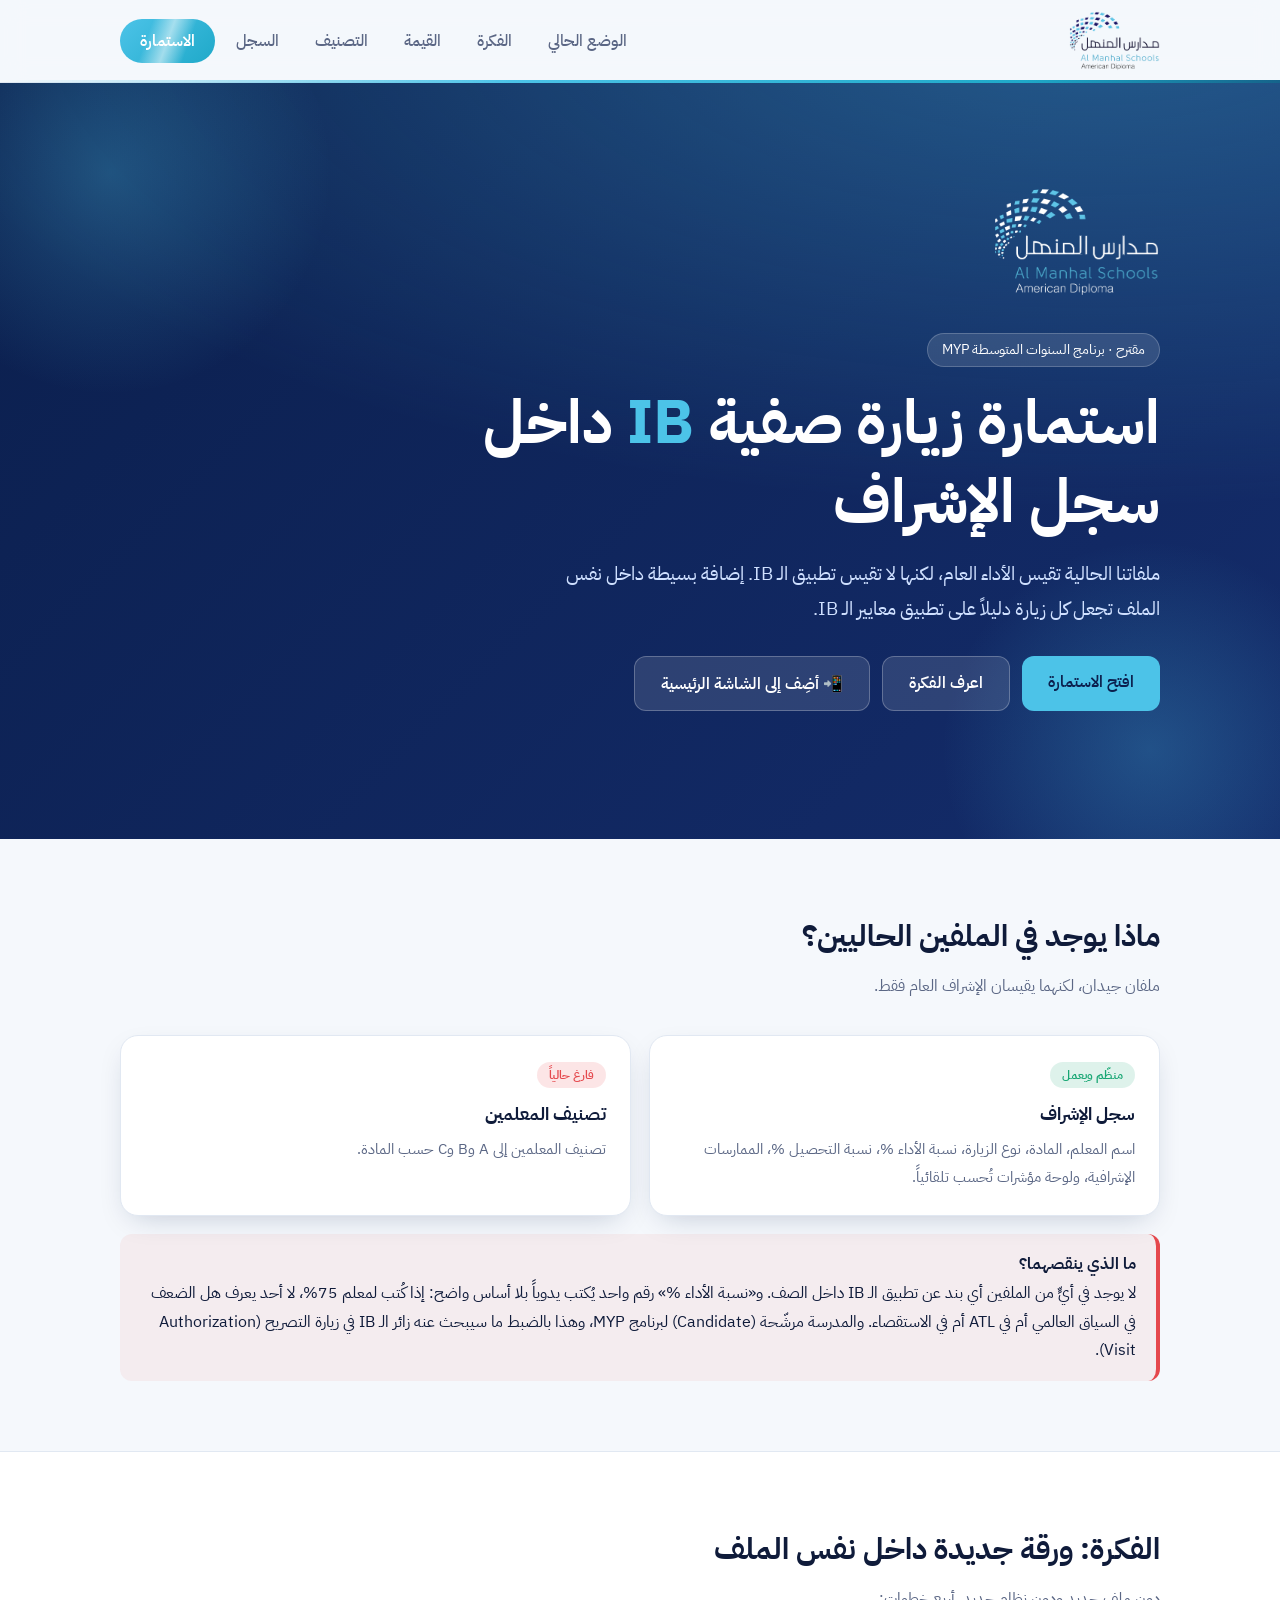
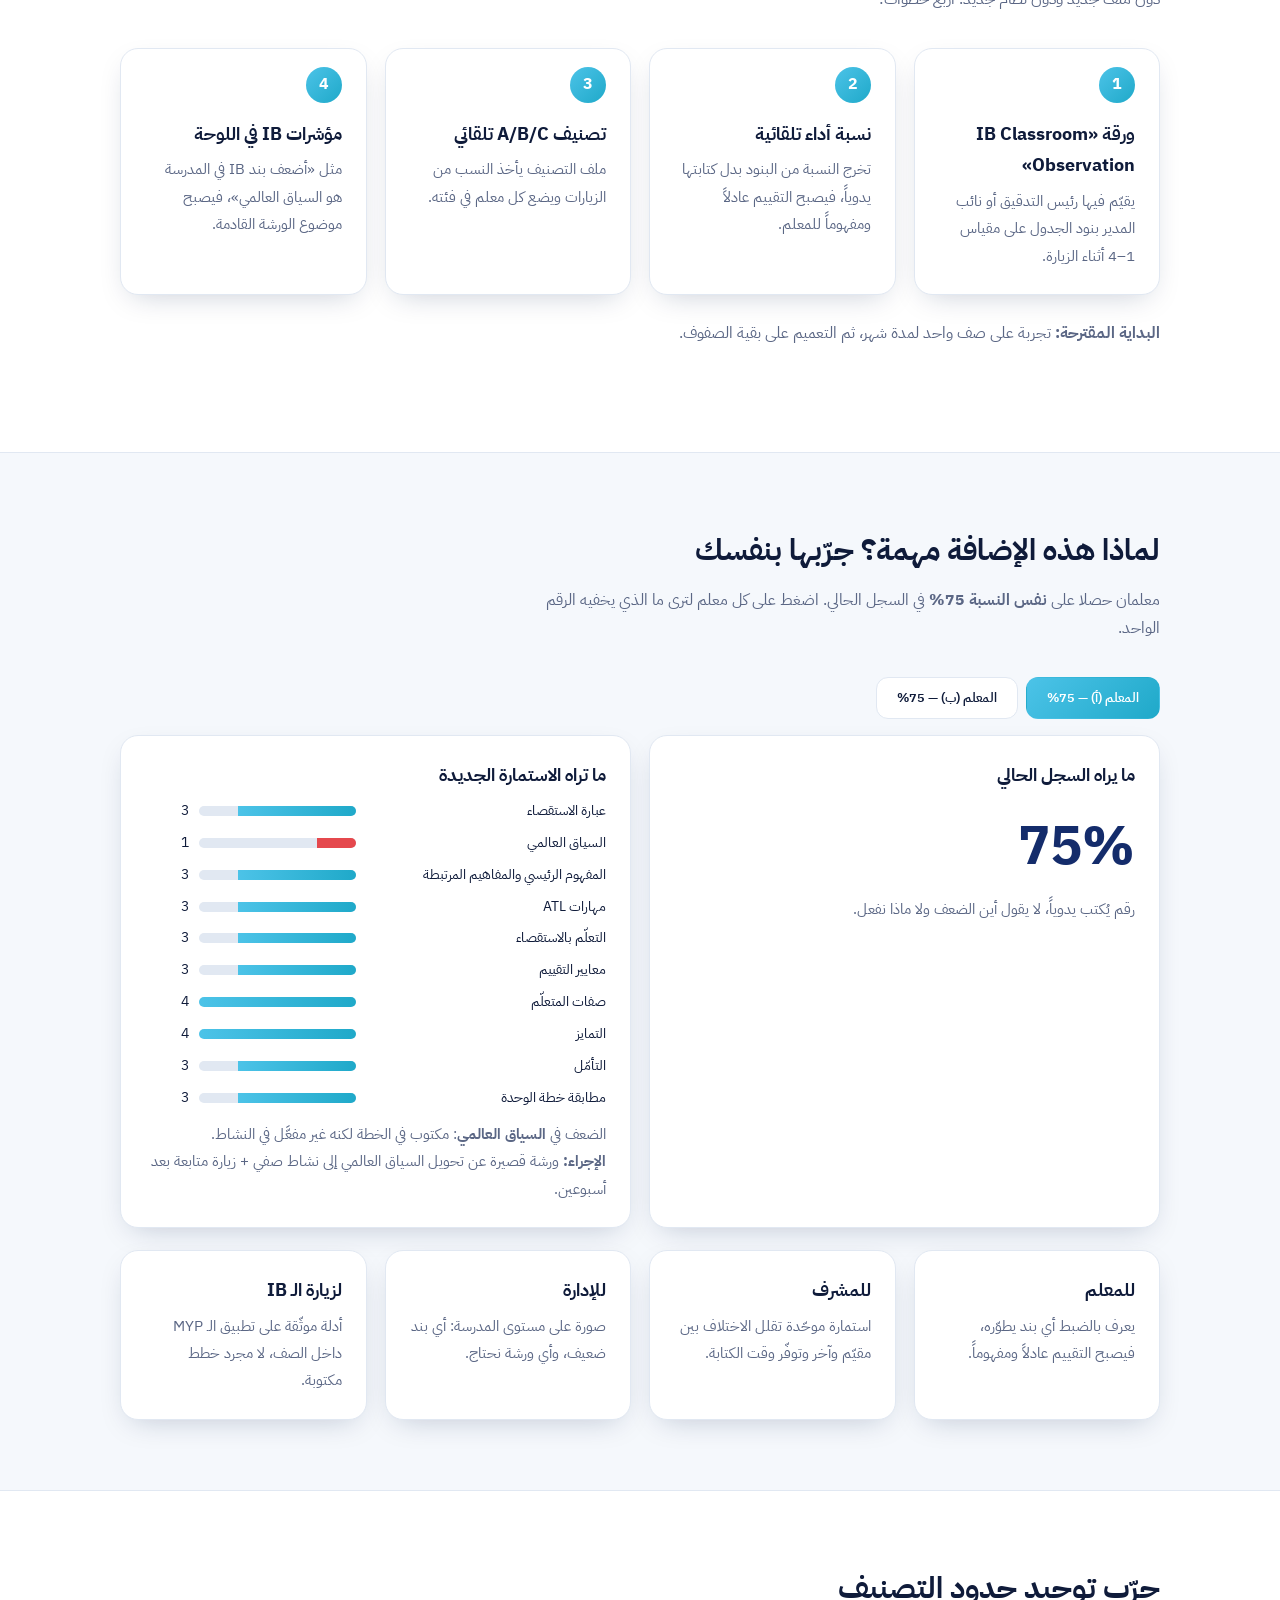
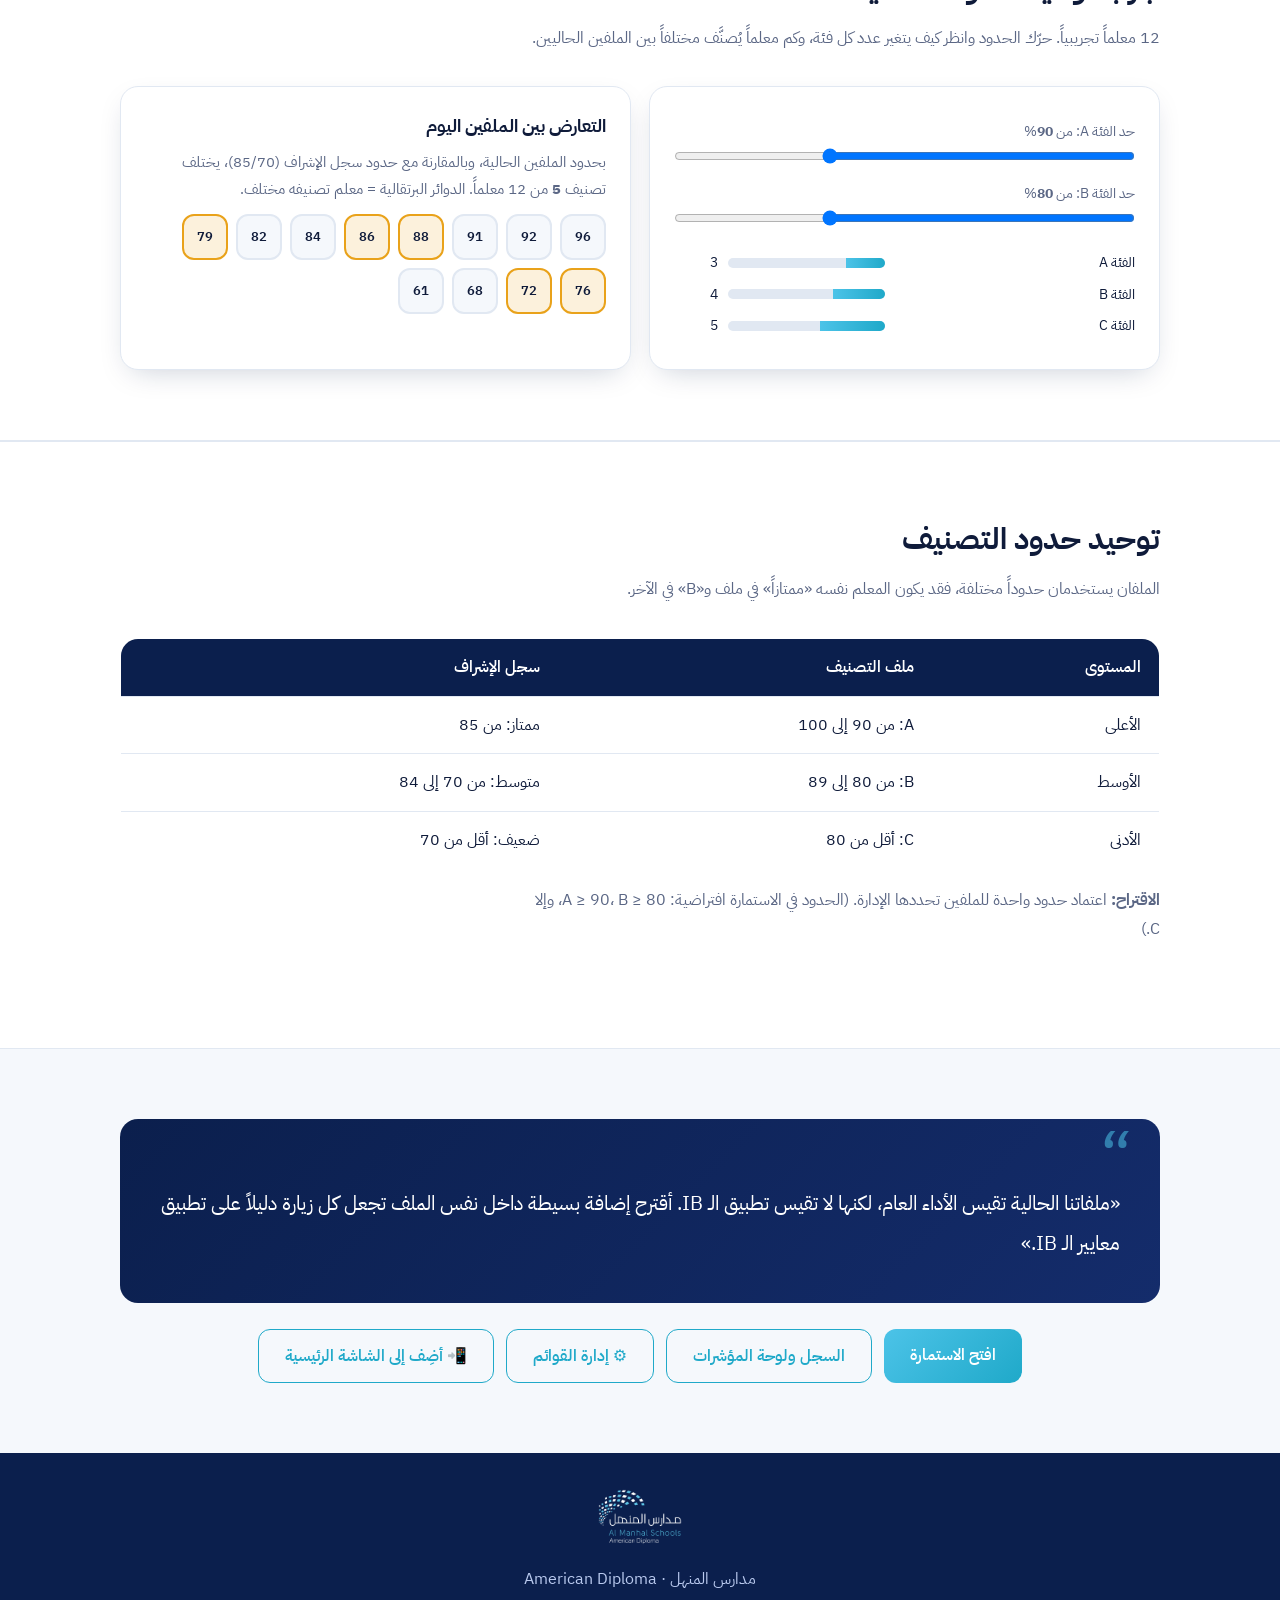
==== commit 186616c6: "Add to home screen: installable app with the Al-Manhal logo - manifest.webmanifest (Arabic, RTL, sta" ====
--- a/index.html
+++ b/index.html
@@ -6,6 +6,13 @@
 <title>استمارة زيارة صفية IB | مدارس المنهل</title>
 <meta name="description" content="مقترح إضافة استمارة زيارة صفية IB داخل سجل الإشراف: 10 بنود، مقياس 1–4، نسبة أداء تلقائية.">
 <link rel="icon" href="assets/logo.png">
+<link rel="manifest" href="manifest.webmanifest">
+<meta name="theme-color" content="#0b1f4d">
+<meta name="mobile-web-app-capable" content="yes">
+<meta name="apple-mobile-web-app-capable" content="yes">
+<meta name="apple-mobile-web-app-title" content="IB المنهل">
+<meta name="apple-mobile-web-app-status-bar-style" content="default">
+<link rel="apple-touch-icon" href="assets/icons/apple-touch-icon.png">
 <link rel="preconnect" href="https://fonts.googleapis.com">
 <link rel="preconnect" href="https://fonts.gstatic.com" crossorigin>
 <link href="https://fonts.googleapis.com/css2?family=IBM+Plex+Sans+Arabic:wght@400;500;600;700&display=swap" rel="stylesheet">
@@ -22,7 +29,7 @@
   <div><span class="tag">مقترح · برنامج السنوات المتوسطة MYP</span></div>
   <h1>استمارة زيارة صفية <span>IB</span> داخل سجل الإشراف</h1>
   <p>ملفاتنا الحالية تقيس الأداء العام، لكنها لا تقيس تطبيق الـ IB. إضافة بسيطة داخل نفس الملف تجعل كل زيارة دليلاً على تطبيق معايير الـ IB.</p>
-  <div class="btns"><a class="btn p" href="form.html">افتح الاستمارة</a><a class="btn g" href="#idea">اعرف الفكرة</a></div>
+  <div class="btns"><a class="btn p" href="form.html">افتح الاستمارة</a><a class="btn g" href="#idea">اعرف الفكرة</a><button class="btn g" data-install>📲 أضِف إلى الشاشة الرئيسية</button></div>
 </div></header>
 
 <section id="gap"><div class="wrap">
@@ -93,7 +100,7 @@
 
 <section id="pitch"><div class="wrap">
   <div class="quote">«ملفاتنا الحالية تقيس الأداء العام، لكنها لا تقيس تطبيق الـ IB. أقترح إضافة بسيطة داخل نفس الملف تجعل كل زيارة دليلاً على تطبيق معايير الـ IB.»</div>
-<div class="btns" style="justify-content:center;margin-top:26px"><a class="btn p" href="form.html" style="background:linear-gradient(135deg,var(--sky),var(--teal));color:#fff">افتح الاستمارة</a><a class="btn o" href="log.html">السجل ولوحة المؤشرات</a><a class="btn o" href="setup.html">⚙ إدارة القوائم</a></div>
+<div class="btns" style="justify-content:center;margin-top:26px"><a class="btn p" href="form.html" style="background:linear-gradient(135deg,var(--sky),var(--teal));color:#fff">افتح الاستمارة</a><a class="btn o" href="log.html">السجل ولوحة المؤشرات</a><a class="btn o" href="setup.html">⚙ إدارة القوائم</a><button class="btn o" data-install>📲 أضِف إلى الشاشة الرئيسية</button></div>
 </div></section>
 
 <footer><div class="wrap"><img src="assets/logo-white.png" alt="مدارس المنهل"><p>مدارس المنهل · American Diploma</p></div></footer>
@@ -124,5 +131,6 @@
 aR.oninput=bR.oninput=thr;thr();
 
 </script>
+<script src="assets/pwa.js"></script>
 </body>
 </html>
--- a/assets/style.css
+++ b/assets/style.css
@@ -5,6 +5,7 @@
   --shadow:0 10px 30px -12px rgba(11,31,77,.25);
 }
 *{box-sizing:border-box;margin:0}
+[hidden]{display:none!important}
 html{scroll-behavior:smooth}
 body{font-family:"IBM Plex Sans Arabic",system-ui,sans-serif;background:var(--bg);color:var(--ink);line-height:1.8}
 .wrap{max-width:1080px;margin:auto;padding:0 20px}
@@ -61,8 +62,8 @@
 th,td{padding:14px 18px;text-align:right;border-bottom:1px solid var(--line)}
 th{background:var(--navy);color:#fff;font-weight:600}
 tr:last-child td{border-bottom:0}
-.quote{background:linear-gradient(135deg,var(--navy),var(--navy-2));color:#fff;border-radius:var(--r);padding:40px;font-size:1.25rem;line-height:2;position:relative}
-.quote::before{content:"“";position:absolute;top:-6px;right:24px;font-size:6rem;color:var(--sky);opacity:.5}
+.quote{background:linear-gradient(135deg,var(--navy),var(--navy-2));color:#fff;border-radius:var(--r);padding:64px 40px 40px;font-size:1.25rem;line-height:2;position:relative}
+.quote::before{content:"“";position:absolute;top:6px;right:28px;font-size:4.2rem;line-height:1;height:3rem;overflow:visible;color:var(--sky);opacity:.55;pointer-events:none}
 footer{background:var(--navy);color:#b9c9ee;padding:36px 0;text-align:center}
 footer img{height:56px;margin-bottom:10px}
 
@@ -131,5 +132,101 @@
 .lwrap .sub{margin-bottom:16px}
 .lwrap .card{margin-bottom:16px}
 .lwrap .acts{padding:0 0 14px}
-
-@media print{nav,.mini,.hero,.btns,.cbar,.acts,.cextra,#classes,#pitch{display:none}.csheet{box-shadow:none}}
+.empty{text-align:center;padding:36px 22px}
+.empty .ico{width:64px;height:64px;margin:0 auto 12px;border-radius:50%;display:grid;place-items:center;font-size:1.8rem;background:linear-gradient(135deg,rgba(76,195,232,.25),rgba(31,169,201,.15))}
+.empty h3{font-size:1.2rem;margin-bottom:6px}
+.empty ol{display:inline-block;text-align:right;margin:10px auto 14px;padding-inline-start:22px;color:var(--muted);font-size:.95rem}
+.empty .note{font-size:.82rem;color:var(--muted);max-width:520px;margin:12px auto 0}
+.empty .acts{justify-content:center;padding:0}
+.count{display:inline-block;padding:2px 14px;border-radius:99px;background:rgba(76,195,232,.18);color:var(--navy-2);font-weight:600;font-size:.85rem;margin-inline-start:8px}
+
+/* ---------- animated, larger header ---------- */
+@keyframes navIn{from{opacity:0;transform:translateY(-16px)}}
+@keyframes lineSlide{to{background-position:-200% 0}}
+@keyframes rise{from{opacity:0;transform:translateY(20px)}}
+@keyframes floaty{to{transform:translate3d(-50px,36px,0) scale(1.12)}}
+@keyframes glowPulse{0%,100%{box-shadow:0 8px 18px -8px var(--teal)}50%{box-shadow:0 10px 26px -4px var(--sky)}}
+@keyframes sheen{0%{transform:translateX(130%)}60%,100%{transform:translateX(-130%)}}
+nav,.mini{animation:navIn .6s cubic-bezier(.2,.8,.2,1) both}
+nav::after,.mini::after{content:"";position:absolute;left:0;right:0;bottom:-1px;height:3px;pointer-events:none;background:linear-gradient(90deg,transparent,var(--sky),var(--teal),var(--navy),var(--sky),transparent);background-size:200% 100%;animation:lineSlide 6s linear infinite}
+nav .wrap{height:82px}
+nav img,.mini img{transition:transform .35s cubic-bezier(.2,.8,.2,1),filter .35s}
+nav img{height:60px}
+.mini .wrap{height:68px}
+.mini img{height:46px}
+nav img:hover,.mini img:hover{transform:scale(1.08) rotate(-2deg);filter:drop-shadow(0 8px 14px rgba(31,169,201,.5))}
+nav ul{gap:6px;font-size:1rem}
+.mini ul{gap:6px;font-size:.92rem}
+nav ul a,.mini ul a{position:relative;display:block;padding:8px 15px;border-radius:99px;transition:color .2s,background .2s,transform .2s}
+nav ul a:not(.cta)::after,.mini ul a::after{content:"";position:absolute;inset-inline:15px;bottom:3px;height:2px;border-radius:2px;background:var(--teal);transform:scaleX(0);transition:transform .25s}
+nav ul a:not(.cta):hover,.mini ul a:hover{background:rgba(76,195,232,.14);transform:translateY(-2px)}
+nav ul a:not(.cta):hover::after,.mini ul a:hover::after,nav ul a.on::after,.mini ul a.on::after{transform:scaleX(1)}
+nav a.cta{position:relative;overflow:hidden;padding:8px 20px;animation:glowPulse 3s ease-in-out infinite}
+nav a.cta::before{content:"";position:absolute;inset:0;background:linear-gradient(110deg,transparent 30%,rgba(255,255,255,.55) 50%,transparent 70%);animation:sheen 3.6s ease-in-out infinite}
+nav a.cta:hover{transform:translateY(-2px) scale(1.05)}
+@media(max-width:760px){nav .wrap{height:66px}nav img{height:46px}.mini .wrap{height:60px}.mini img{height:38px}nav ul a,.mini ul a{padding:6px 10px}}
+
+/* hero: a little bigger, floating glows, staggered entrance */
+.hero{padding:104px 0 128px}
+.hero h1{font-size:clamp(2.2rem,5.4vw,3.8rem)}
+.hero p{font-size:1.2rem}
+.hero::before{content:"";position:absolute;inset:-140px auto auto -120px;width:460px;height:460px;border-radius:50%;background:radial-gradient(circle,rgba(76,195,232,.28),transparent 68%);animation:floaty 14s ease-in-out infinite alternate}
+.hero::after{animation:floaty 18s ease-in-out infinite alternate-reverse}
+.hero .wrap{position:relative;z-index:1}
+.hero img{height:110px;transition:transform .4s cubic-bezier(.2,.8,.2,1);animation:rise .8s .05s both}
+.hero img:hover{transform:scale(1.06) rotate(-2deg)}
+.hero .tag{animation:rise .8s .2s both}
+.hero h1{animation:rise .8s .35s both}
+.hero p{animation:rise .8s .5s both}
+.hero .btns{animation:rise .8s .65s both}
+.hero .btn{transition:transform .2s,box-shadow .25s,background .25s}
+.hero .btn:hover{transform:translateY(-3px) scale(1.03);box-shadow:0 14px 28px -12px rgba(76,195,232,.9)}
+.hero .btn.g:hover{background:rgba(255,255,255,.22)}
+.card{transition:transform .25s cubic-bezier(.2,.8,.2,1),box-shadow .25s}
+.card:hover{transform:translateY(-3px);box-shadow:0 18px 36px -18px rgba(11,31,77,.4)}
+@media(prefers-reduced-motion:reduce){*,*::before,*::after{animation:none!important;transition:none!important}}
+
+/* ---------- PDF report (printed page) ---------- */
+@media print{
+  @page{margin:12mm}
+  *{-webkit-print-color-adjust:exact;print-color-adjust:exact}
+  body:not(.has-report){background:#fff}
+  body:not(.has-report) nav,body:not(.has-report) .mini,body:not(.has-report) .acts,body:not(.has-report) .btns,body:not(.has-report) .tabs,body:not(.has-report) footer{display:none!important}
+  body:not(.has-report) *{animation:none!important;transition:none!important;box-shadow:none!important}
+  body:not(.has-report) section{padding:18px 0}
+  body:not(.has-report) .hero{padding:24px 0}
+  body:not(.has-report) .card,body:not(.has-report) tr{break-inside:avoid}
+}
+#report{display:none}
+@media print{
+  @page{size:A4;margin:12mm}
+  *{-webkit-print-color-adjust:exact;print-color-adjust:exact}
+  body{background:#fff}
+  body.has-report>*:not(#report){display:none!important}
+  html,body{margin:0!important;padding:0!important;height:auto!important}
+  body.has-report #report{display:block;color:#0f1b3a;font-size:10.5pt;line-height:1.45;break-after:avoid;page-break-after:avoid}
+  .rp-head{display:flex;align-items:center;justify-content:space-between;gap:16px;background:linear-gradient(135deg,#0b1f4d,#142c6b);color:#fff;padding:9px 16px;border-radius:12px}
+  .rp-head img{height:44px}
+  .rp-head h1{font-size:15pt;margin:0;text-align:left}
+  .rp-head small{display:block;color:#9fd8ee;font-weight:400;font-size:9.5pt;margin-top:2px}
+  .rp-meta{display:grid;grid-template-columns:repeat(3,1fr);gap:3px 12px;margin:8px 0;padding:7px 12px;border:1px solid #dbe5f2;border-radius:10px;background:#f6f9fd}
+  .rp-meta span{display:block;font-size:8.5pt;color:#5b6785}.rp-meta b{font-size:10.5pt}
+  .rp-score{display:flex;align-items:center;gap:16px;margin:6px 0 6px}
+  .rp-ring{width:78px;height:78px;border-radius:50%;display:grid;place-items:center;background:conic-gradient(#1fa9c9 calc(var(--p)*1%),#e1e8f2 0)}
+  .rp-ring div{width:60px;height:60px;border-radius:50%;background:#fff;display:grid;place-items:center;font-size:14pt;font-weight:700;color:#0b1f4d}
+  .rp-grade{display:inline-block;padding:2px 16px;border-radius:99px;background:#0b1f4d;color:#fff;font-weight:700;margin-inline-start:8px}
+  .rp-score p{margin:1px 0;color:#5b6785;font-size:9pt}
+  .rp-title{font-size:11pt;font-weight:700;margin:8px 0 4px;padding-bottom:3px;border-bottom:2px solid #4cc3e8;color:#0b1f4d}
+  .rp-items{width:100%;border-collapse:collapse;font-size:9.5pt;border:0;border-radius:0}
+  .rp-items td{padding:2px 6px;border-bottom:1px solid #e8eef6;vertical-align:middle;text-align:right;background:none}
+  .rp-items td:first-child{width:22px;color:#fff;background:#0b1f4d;text-align:center;font-weight:700;border-radius:4px}
+  .rp-items .bar{display:block;height:8px;border-radius:99px;background:#e1e8f2;overflow:hidden;margin:0}
+  .rp-items .bar i{display:block;height:100%;background:linear-gradient(90deg,#4cc3e8,#1fa9c9)}
+  .rp-items .low .bar i{background:#e5484d}
+  .rp-items tr{break-inside:avoid}
+  .rp-cols{display:grid;grid-template-columns:1fr 1fr;gap:12px;break-inside:avoid}
+  .rp-cols ul{margin:0;padding-inline-start:16px;font-size:9pt;line-height:1.4}.rp-cols li{margin-bottom:1px}
+  .rp-sign{display:grid;grid-template-columns:repeat(3,1fr);gap:24px;margin-top:20px;break-inside:avoid}
+  .rp-sign div{border-top:1px solid #0b1f4d;padding-top:4px;text-align:center;font-size:9.5pt;color:#5b6785}
+  .rp-foot{margin-top:8px;padding-top:6px;border-top:1px solid #dbe5f2;text-align:center;font-size:8.5pt;color:#5b6785}
+}
